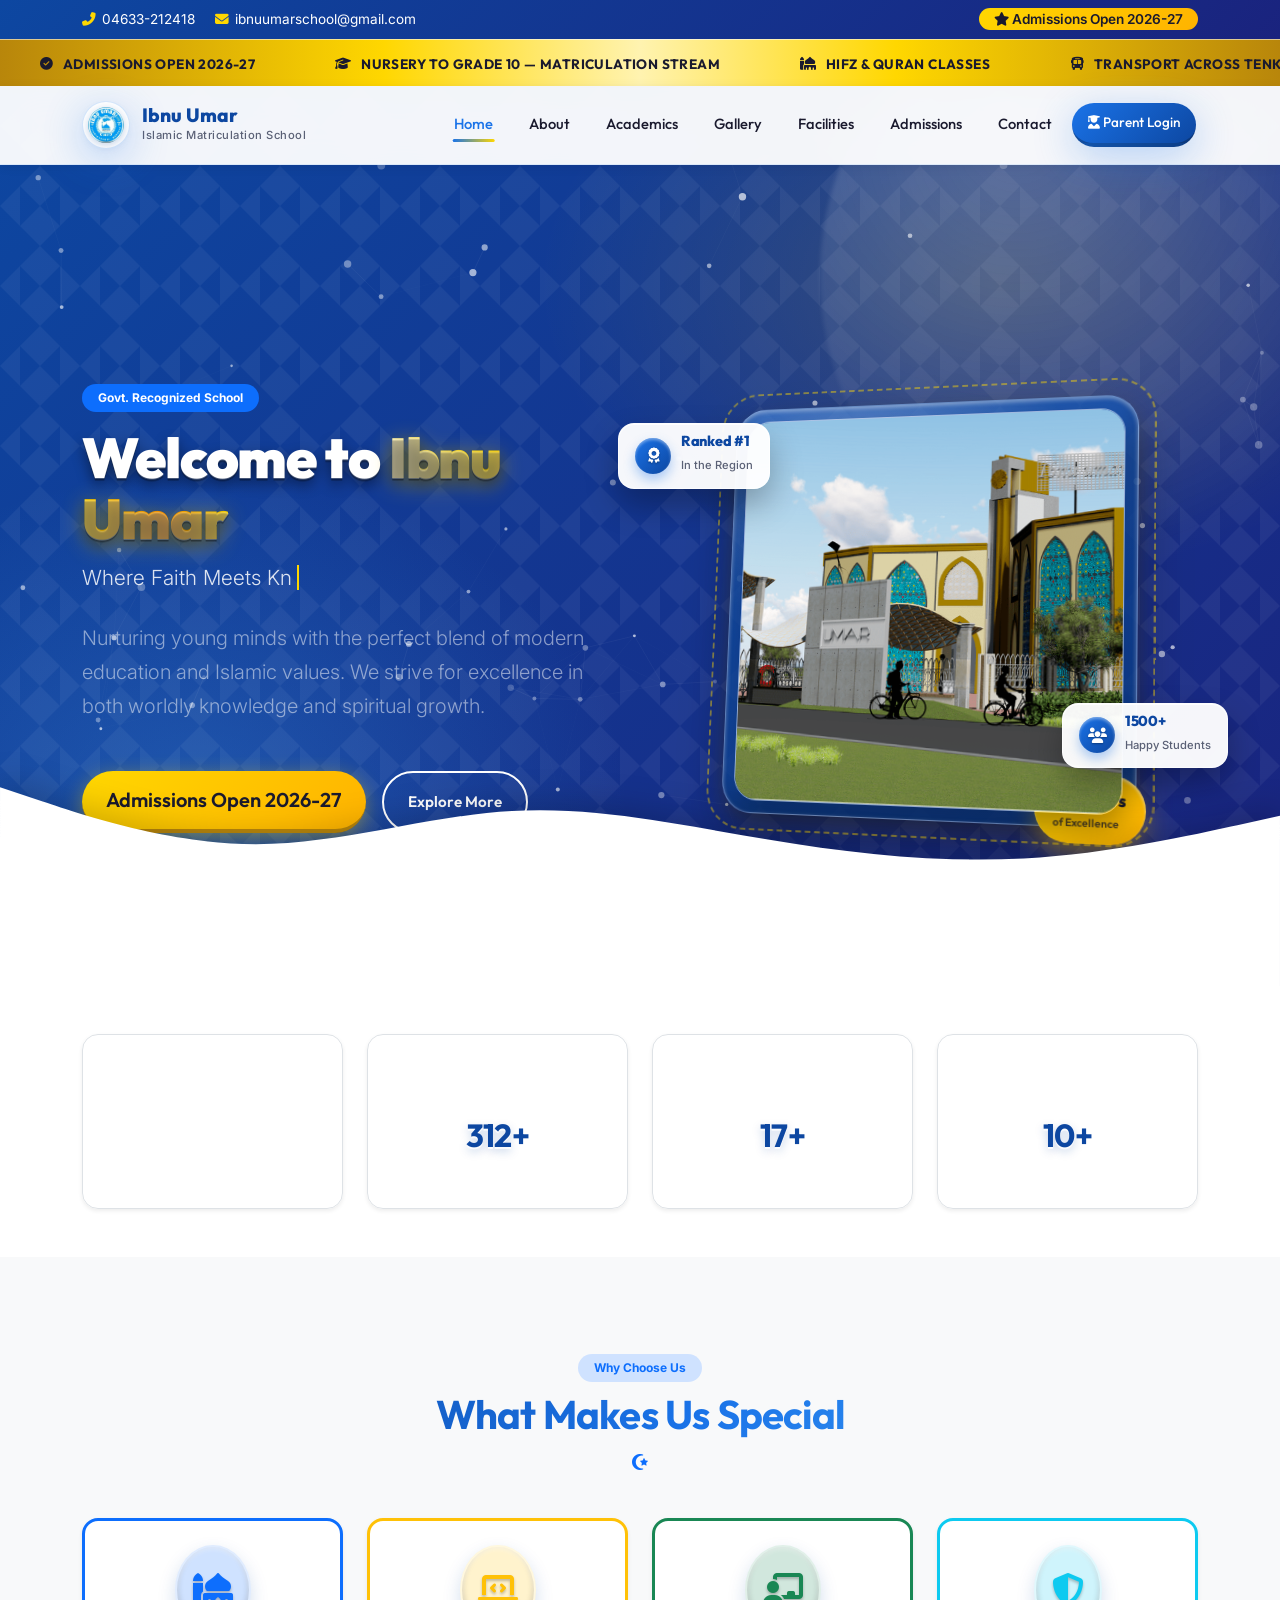
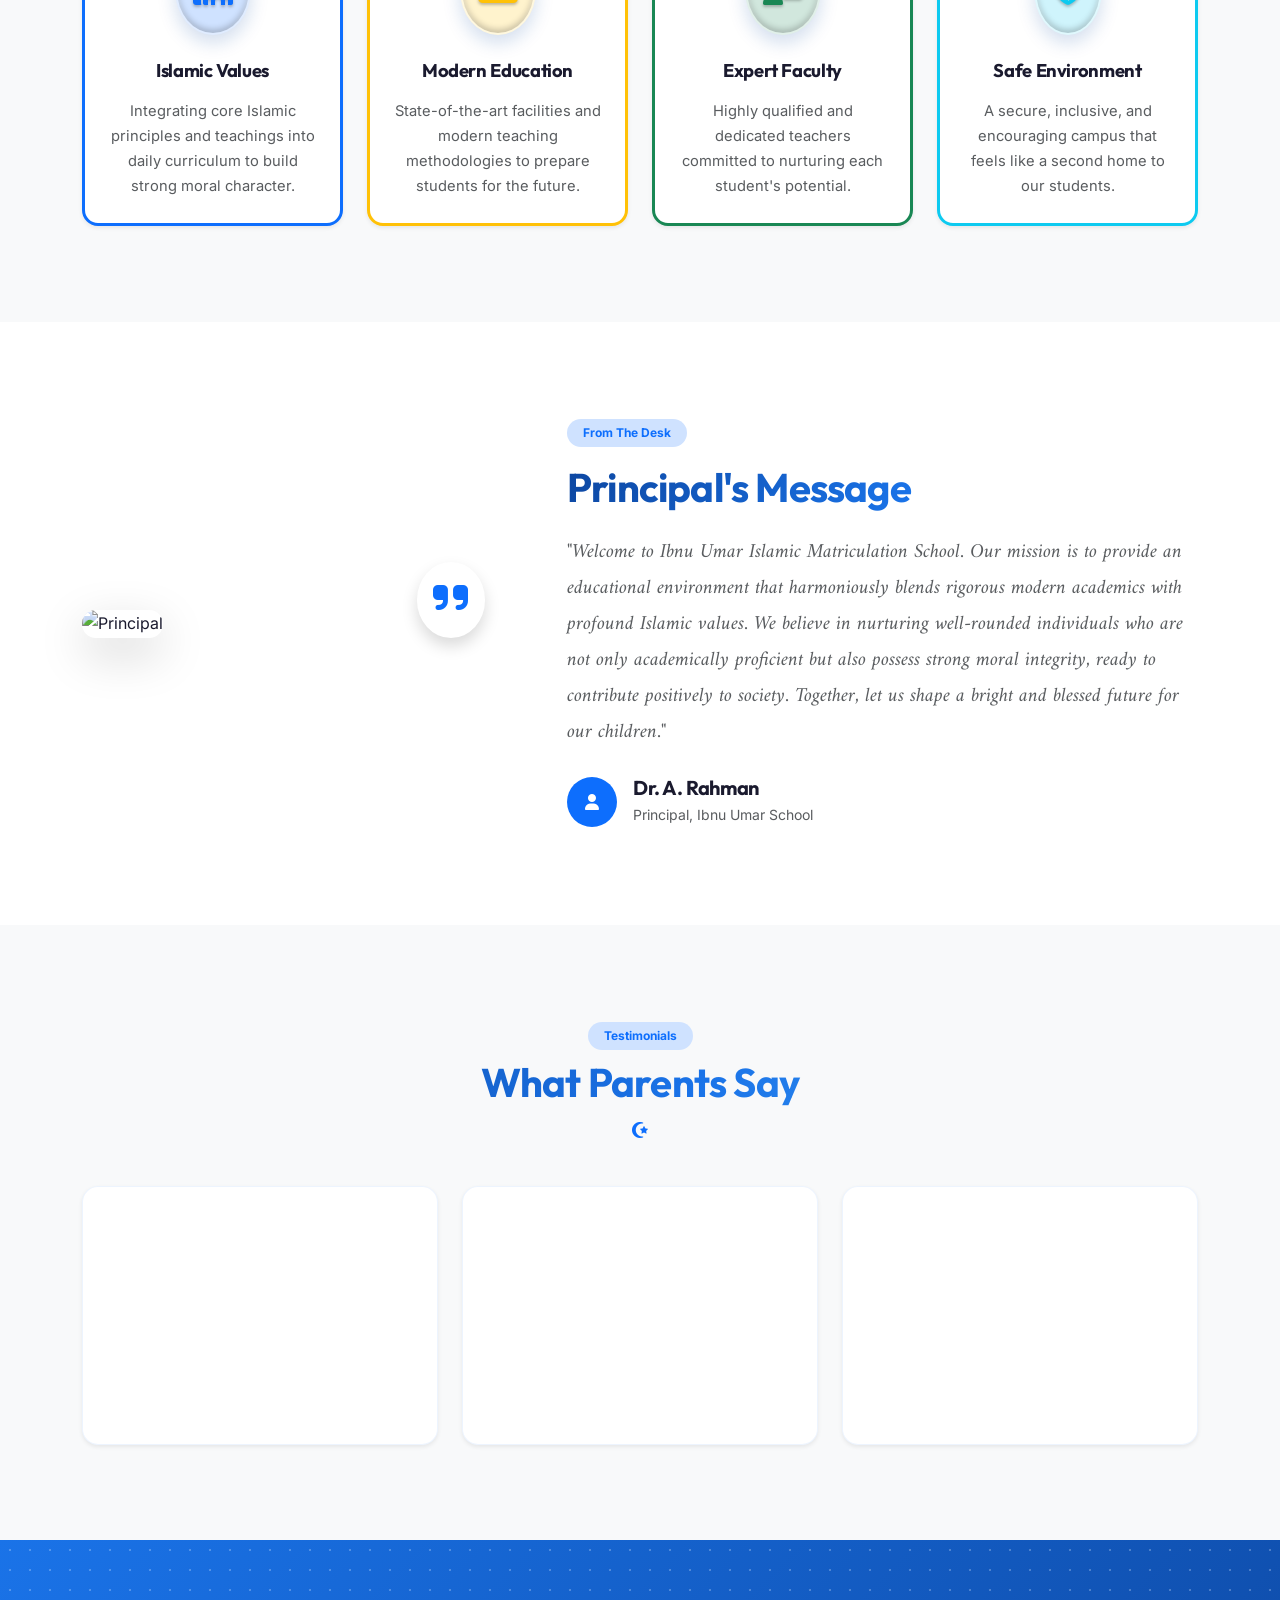
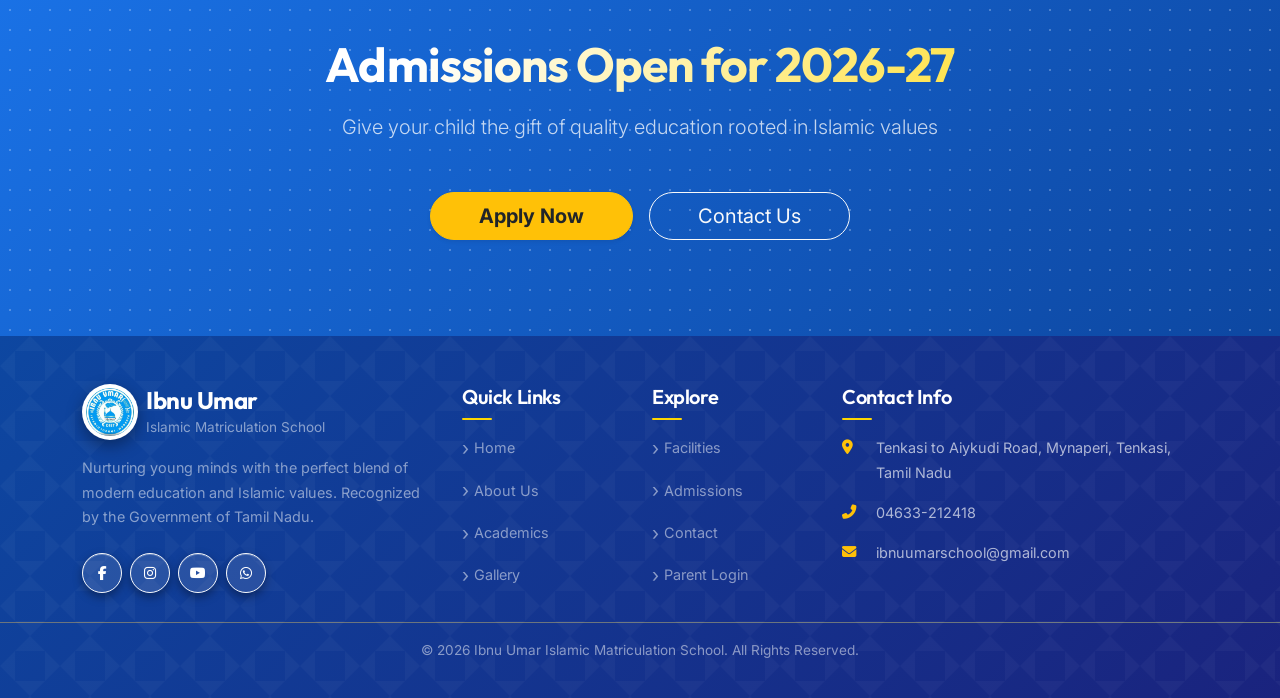
==== index.html @ 764c90fe "Add files via upload" ====
<!DOCTYPE html>
<html lang="en">
<head>
    <meta charset="UTF-8">
    <meta name="viewport" content="width=device-width, initial-scale=1.0">
    <meta name="theme-color" content="#0d47a1">
    <link rel="icon" type="image/png" href="images/logo.png">
    <title>Ibnu Umar Islamic Matriculation School | Home</title>
    <!-- Google Fonts -->
    <link rel="preconnect" href="https://fonts.googleapis.com">
    <link rel="preconnect" href="https://fonts.gstatic.com" crossorigin>
    <link href="https://fonts.googleapis.com/css2?family=Outfit:wght@400;500;600;700;800;900&family=Inter:wght@300;400;500;600&family=Amiri:wght@400;700&display=swap" rel="stylesheet">
    <!-- Font Awesome -->
    <link rel="stylesheet" href="https://cdnjs.cloudflare.com/ajax/libs/font-awesome/6.4.2/css/all.min.css">
    <!-- Bootstrap 5.3 CSS -->
    <link href="https://cdn.jsdelivr.net/npm/bootstrap@5.3.2/dist/css/bootstrap.min.css" rel="stylesheet">
    <!-- AOS CSS -->
    <link href="https://cdn.jsdelivr.net/npm/aos@2.3.4/dist/aos.css" rel="stylesheet">
    <!-- Custom CSS -->
    <link rel="stylesheet" href="css/style.css">
</head>
<body>

    <!-- Preloader -->
    <div id="preloader" class="preloader">
        <div class="spinner-wrapper">
            <img src="images/logo.png" alt="Ibnu Umar School Logo" class="preloader-logo" onerror="this.remove()">
            <p>Ibnu Umar</p>
        </div>
    </div>

    <!-- Top Bar -->
    <div class="top-bar">
        <div class="container">
            <div class="top-bar-content">
                <div class="top-bar-left">
                    <span><i class="fas fa-phone-alt"></i> 04633-212418</span>
                    <span><i class="fas fa-envelope"></i> ibnuumarschool@gmail.com</span>
                </div>
                <div class="top-bar-right">
                    <span class="admission-badge"><i class="fas fa-star"></i> Admissions Open 2026-27</span>
                </div>
            </div>
        </div>
    </div>

    <!-- Announcement Ribbon -->
    <div class="ribbon-marquee">
        <div class="marquee-track">
            <span><i class="fas fa-circle-check"></i> Admissions Open 2026-27</span>
            <span><i class="fas fa-graduation-cap"></i> Nursery to Grade 10 — Matriculation Stream</span>
            <span><i class="fas fa-mosque"></i> Hifz &amp; Quran Classes</span>
            <span><i class="fas fa-bus"></i> Transport Across Tenkasi</span>
            <span><i class="fas fa-flask"></i> Smart Classrooms &amp; Science Labs</span>
            <span><i class="fas fa-circle-check"></i> Admissions Open 2026-27</span>
            <span><i class="fas fa-graduation-cap"></i> Nursery to Grade 10 — Matriculation Stream</span>
            <span><i class="fas fa-mosque"></i> Hifz &amp; Quran Classes</span>
            <span><i class="fas fa-bus"></i> Transport Across Tenkasi</span>
            <span><i class="fas fa-flask"></i> Smart Classrooms &amp; Science Labs</span>
        </div>
    </div>

    <!-- Navbar -->
    <nav class="navbar navbar-expand-lg fixed-top" id="mainNavbar">
        <div class="container">
            <a class="navbar-brand" href="index.html">
                <div class="brand-wrapper">
                    <div class="brand-icon">
                        <img src="images/logo.png" alt="Ibnu Umar School Logo" class="brand-logo" onerror="this.remove()">
                    </div>
                    <div class="brand-text">
                        <span class="brand-name">Ibnu Umar</span>
                        <span class="brand-tagline">Islamic Matriculation School</span>
                    </div>
                </div>
            </a>
            <button class="navbar-toggler" type="button" data-bs-toggle="collapse" data-bs-target="#navbarNav">
                <span class="navbar-toggler-icon"></span>
            </button>
            <div class="collapse navbar-collapse" id="navbarNav">
                <ul class="navbar-nav ms-auto">
                    <li class="nav-item"><a class="nav-link active" href="index.html">Home</a></li>
                    <li class="nav-item"><a class="nav-link" href="about.html">About</a></li>
                    <li class="nav-item"><a class="nav-link" href="academics.html">Academics</a></li>
                    <li class="nav-item"><a class="nav-link" href="gallery.html">Gallery</a></li>
                    <li class="nav-item"><a class="nav-link" href="facilities.html">Facilities</a></li>
                    <li class="nav-item"><a class="nav-link" href="admissions.html">Admissions</a></li>
                    <li class="nav-item"><a class="nav-link" href="contact.html">Contact</a></li>
                    <li class="nav-item"><a class="nav-link btn-parent-login" href="https://ibnuumar.mspeducare.com/" target="_blank"><i class="fas fa-user-graduate"></i> Parent Login</a></li>
                </ul>
            </div>
        </div>
    </nav>

    <!-- Hero Section -->
    <header class="hero-section position-relative overflow-hidden">
        <canvas id="particles-canvas" class="position-absolute top-0 start-0 w-100 h-100"></canvas>
        <div class="hero-islamic-pattern position-absolute top-0 start-0 w-100 h-100"></div>
        <div class="container h-100 position-relative z-1 pt-5">
            <div class="row h-100 align-items-center">
                <div class="col-lg-6" data-aos="fade-right" data-aos-duration="1000">
                    <span class="badge bg-primary rounded-pill mb-3 px-3 py-2">Govt. Recognized School</span>
                    <h1 class="display-4 fw-bold text-white mb-2 headline-3d">Welcome to <span class="text-gold">Ibnu Umar</span></h1>
                    <div class="typing-wrapper mb-4 text-white fs-4">
                        <span class="typing-text"></span>
                    </div>
                    <p class="lead text-white-50 mb-5">Nurturing young minds with the perfect blend of modern education and Islamic values. We strive for excellence in both worldly knowledge and spiritual growth.</p>
                    <div class="d-flex gap-3 flex-wrap">
                        <a href="admissions.html" class="btn btn-gold btn-glow btn-lg px-4 rounded-pill">Admissions Open 2026-27</a>
                        <a href="about.html" class="btn btn-outline-custom btn-lg px-4 rounded-pill text-white border-white">Explore More</a>
                    </div>
                </div>
                <div class="col-lg-6 d-none d-lg-block" data-aos="fade-left" data-aos-duration="1000" data-aos-delay="200">
                    <div class="position-relative scene-3d">
                        <!-- 3D Mosque tile with orbiting info cards -->
                        <div class="mosque-3d" id="heroMosque">
                            <span class="mosque-ring"></span>
                            <i class="fas fa-mosque mosque-icon"></i>
                            <img src="images/campus.png" alt="Ibnu Umar Islamic Matriculation School Campus" class="mosque-photo" onerror="this.remove()">
                            <div class="mosque-badge">15+ Years <small>of Excellence</small></div>
                        </div>
                        
                        <!-- Floating Card 1 -->
                        <div class="orbit-card orbit-1">
                            <i class="fas fa-award"></i>
                            <div>
                                <h6>Ranked #1</h6>
                                <small>In the Region</small>
                            </div>
                        </div>

                        <!-- Floating Card 2 -->
                        <div class="orbit-card orbit-2">
                            <i class="fas fa-users"></i>
                            <div>
                                <h6>1500+</h6>
                                <small>Happy Students</small>
                            </div>
                        </div>
                    </div>
                </div>
            </div>
        </div>
        <!-- Hero Wave -->
        <svg class="hero-wave position-absolute bottom-0 start-0 w-100" xmlns="http://www.w3.org/2000/svg" viewBox="0 0 1440 320">
            <path fill="#ffffff" fill-opacity="1" d="M0,96L48,112C96,128,192,160,288,160C384,160,480,128,576,122.7C672,117,768,139,864,154.7C960,171,1056,181,1152,176C1248,171,1344,149,1392,138.7L1440,128L1440,320L1392,320C1344,320,1248,320,1152,320C1056,320,960,320,864,320C768,320,672,320,576,320C480,320,384,320,288,320C192,320,96,320,48,320L0,320Z"></path>
        </svg>
    </header>

    <!-- Stats Section -->
    <section class="stats-section py-5 bg-white">
        <div class="container">
            <div class="row g-4 text-center">
                <div class="col-6 col-md-3" data-aos="fade-up" data-aos-delay="100">
                    <div class="stat-item tilt-3d p-4 rounded-4 shadow-sm h-100 border">
                        <i class="fas fa-calendar-alt fs-1 text-primary mb-3"></i>
                        <h2 class="fw-bold mb-0"><span class="counter" data-target="15">0</span><span data-suffix="+">+</span></h2>
                        <p class="text-muted mb-0">Years of Excellence</p>
                    </div>
                </div>
                <div class="col-6 col-md-3" data-aos="fade-up" data-aos-delay="200">
                    <div class="stat-item tilt-3d p-4 rounded-4 shadow-sm h-100 border">
                        <i class="fas fa-user-graduate fs-1 text-primary mb-3"></i>
                        <h2 class="fw-bold mb-0"><span class="counter" data-target="1500">0</span><span data-suffix="+">+</span></h2>
                        <p class="text-muted mb-0">Students</p>
                    </div>
                </div>
                <div class="col-6 col-md-3" data-aos="fade-up" data-aos-delay="300">
                    <div class="stat-item tilt-3d p-4 rounded-4 shadow-sm h-100 border">
                        <i class="fas fa-chalkboard-teacher fs-1 text-primary mb-3"></i>
                        <h2 class="fw-bold mb-0"><span class="counter" data-target="85">0</span><span data-suffix="+">+</span></h2>
                        <p class="text-muted mb-0">Teachers</p>
                    </div>
                </div>
                <div class="col-6 col-md-3" data-aos="fade-up" data-aos-delay="400">
                    <div class="stat-item tilt-3d p-4 rounded-4 shadow-sm h-100 border">
                        <i class="fas fa-trophy fs-1 text-primary mb-3"></i>
                        <h2 class="fw-bold mb-0"><span class="counter" data-target="50">0</span><span data-suffix="+">+</span></h2>
                        <p class="text-muted mb-0">Awards</p>
                    </div>
                </div>
            </div>
        </div>
    </section>

    <!-- Why Choose Us Section -->
    <section class="section-light py-5 bg-light">
        <div class="container py-5">
            <div class="text-center mb-5" data-aos="fade-up">
                <span class="badge bg-primary-subtle text-primary rounded-pill px-3 py-2 mb-2">Why Choose Us</span>
                <h2 class="fw-bold display-6">What Makes Us Special</h2>
                <div class="islamic-divider mx-auto my-3"><i class="fas fa-star-and-crescent text-primary"></i></div>
            </div>
            <div class="row g-4">
                <div class="col-md-6 col-lg-3" data-aos="fade-up" data-aos-delay="100">
                    <div class="feature-card tilt-3d bg-white p-4 rounded-4 shadow-sm text-center h-100 border-bottom border-primary border-3">
                        <div class="icon-wrapper bg-primary-subtle text-primary rounded-circle p-3 d-inline-block mb-4 fs-2">
                            <i class="fas fa-mosque"></i>
                        </div>
                        <h4 class="fw-bold mb-3">Islamic Values</h4>
                        <p class="text-muted mb-0">Integrating core Islamic principles and teachings into daily curriculum to build strong moral character.</p>
                    </div>
                </div>
                <div class="col-md-6 col-lg-3" data-aos="fade-up" data-aos-delay="200">
                    <div class="feature-card tilt-3d bg-white p-4 rounded-4 shadow-sm text-center h-100 border-bottom border-warning border-3">
                        <div class="icon-wrapper bg-warning-subtle text-warning rounded-circle p-3 d-inline-block mb-4 fs-2">
                            <i class="fas fa-laptop-code"></i>
                        </div>
                        <h4 class="fw-bold mb-3">Modern Education</h4>
                        <p class="text-muted mb-0">State-of-the-art facilities and modern teaching methodologies to prepare students for the future.</p>
                    </div>
                </div>
                <div class="col-md-6 col-lg-3" data-aos="fade-up" data-aos-delay="300">
                    <div class="feature-card tilt-3d bg-white p-4 rounded-4 shadow-sm text-center h-100 border-bottom border-success border-3">
                        <div class="icon-wrapper bg-success-subtle text-success rounded-circle p-3 d-inline-block mb-4 fs-2">
                            <i class="fas fa-chalkboard-teacher"></i>
                        </div>
                        <h4 class="fw-bold mb-3">Expert Faculty</h4>
                        <p class="text-muted mb-0">Highly qualified and dedicated teachers committed to nurturing each student's potential.</p>
                    </div>
                </div>
                <div class="col-md-6 col-lg-3" data-aos="fade-up" data-aos-delay="400">
                    <div class="feature-card tilt-3d bg-white p-4 rounded-4 shadow-sm text-center h-100 border-bottom border-info border-3">
                        <div class="icon-wrapper bg-info-subtle text-info rounded-circle p-3 d-inline-block mb-4 fs-2">
                            <i class="fas fa-shield-halved"></i>
                        </div>
                        <h4 class="fw-bold mb-3">Safe Environment</h4>
                        <p class="text-muted mb-0">A secure, inclusive, and encouraging campus that feels like a second home to our students.</p>
                    </div>
                </div>
            </div>
        </div>
    </section>

    <!-- Principal's Message Section -->
    <section class="section-white py-5 position-relative">
        <div class="container py-5">
            <div class="row align-items-center g-5">
                <div class="col-lg-5" data-aos="fade-right">
                    <div class="position-relative">
                        <img src="https://placehold.co/500x600/0d47a1/ffffff?text=Principal" alt="Principal" class="img-fluid rounded-4 shadow-lg w-100">
                        <div class="position-absolute bottom-0 end-0 translate-middle-x mb-n4 me-n4 bg-white p-3 rounded-circle shadow">
                            <i class="fas fa-quote-right fs-1 text-primary"></i>
                        </div>
                    </div>
                </div>
                <div class="col-lg-7" data-aos="fade-left">
                    <span class="badge bg-primary-subtle text-primary rounded-pill px-3 py-2 mb-3">From The Desk</span>
                    <h2 class="fw-bold display-6 mb-4">Principal's Message</h2>
                    <blockquote class="blockquote fs-5 text-muted fst-italic mb-4 font-quote">
                        "Welcome to Ibnu Umar Islamic Matriculation School. Our mission is to provide an educational environment that harmoniously blends rigorous modern academics with profound Islamic values. We believe in nurturing well-rounded individuals who are not only academically proficient but also possess strong moral integrity, ready to contribute positively to society. Together, let us shape a bright and blessed future for our children."
                    </blockquote>
                    <div class="d-flex align-items-center gap-3">
                        <div class="bg-primary text-white rounded-circle d-flex align-items-center justify-content-center" style="width: 50px; height: 50px;">
                            <i class="fas fa-user"></i>
                        </div>
                        <div>
                            <h5 class="mb-0 fw-bold">Dr. A. Rahman</h5>
                            <small class="text-muted">Principal, Ibnu Umar School</small>
                        </div>
                    </div>
                </div>
            </div>
        </div>
    </section>

    <!-- Testimonials Section -->
    <section class="section-light py-5 bg-light">
        <div class="container py-5">
            <div class="text-center mb-5" data-aos="fade-up">
                <span class="badge bg-primary-subtle text-primary rounded-pill px-3 py-2 mb-2">Testimonials</span>
                <h2 class="fw-bold display-6">What Parents Say</h2>
                <div class="islamic-divider mx-auto my-3"><i class="fas fa-star-and-crescent text-primary"></i></div>
            </div>
            <div class="row g-4">
                <div class="col-md-4" data-aos="fade-up" data-aos-delay="100">
                    <div class="testimonial-card tilt-3d bg-white p-4 rounded-4 shadow-sm h-100 position-relative">
                        <i class="fas fa-quote-left position-absolute top-0 end-0 mt-3 me-3 text-primary-subtle fs-1 opacity-50"></i>
                        <p class="text-muted mb-4 position-relative z-1">"The balance between secular education and Islamic teachings is exceptional. My children have shown great progress academically and in their daily adab (manners)."</p>
                        <div class="d-flex align-items-center gap-3">
                            <img src="https://placehold.co/60x60/cccccc/ffffff?text=P1" alt="Parent 1" class="rounded-circle">
                            <div>
                                <h6 class="mb-0 fw-bold">Mohammed Ali</h6>
                                <small class="text-muted">Parent of Grade 5</small>
                            </div>
                        </div>
                    </div>
                </div>
                <div class="col-md-4" data-aos="fade-up" data-aos-delay="200">
                    <div class="testimonial-card tilt-3d bg-white p-4 rounded-4 shadow-sm h-100 position-relative">
                        <i class="fas fa-quote-left position-absolute top-0 end-0 mt-3 me-3 text-primary-subtle fs-1 opacity-50"></i>
                        <p class="text-muted mb-4 position-relative z-1">"A wonderful school with a very safe and caring environment. The teachers are dedicated and always available to discuss the students' progress."</p>
                        <div class="d-flex align-items-center gap-3">
                            <img src="https://placehold.co/60x60/cccccc/ffffff?text=P2" alt="Parent 2" class="rounded-circle">
                            <div>
                                <h6 class="mb-0 fw-bold">Fathima Zahra</h6>
                                <small class="text-muted">Parent of Grade 2</small>
                            </div>
                        </div>
                    </div>
                </div>
                <div class="col-md-4" data-aos="fade-up" data-aos-delay="300">
                    <div class="testimonial-card tilt-3d bg-white p-4 rounded-4 shadow-sm h-100 position-relative">
                        <i class="fas fa-quote-left position-absolute top-0 end-0 mt-3 me-3 text-primary-subtle fs-1 opacity-50"></i>
                        <p class="text-muted mb-4 position-relative z-1">"Choosing Ibnu Umar for our son was the best decision. The school instills confidence and a strong sense of identity. Highly recommended!"</p>
                        <div class="d-flex align-items-center gap-3">
                            <img src="https://placehold.co/60x60/cccccc/ffffff?text=P3" alt="Parent 3" class="rounded-circle">
                            <div>
                                <h6 class="mb-0 fw-bold">Abdul Rahman</h6>
                                <small class="text-muted">Parent of Grade 8</small>
                            </div>
                        </div>
                    </div>
                </div>
            </div>
        </div>
    </section>

    <!-- CTA Section -->
    <section class="section-gradient py-5 position-relative text-white overflow-hidden" style="background: linear-gradient(135deg, #1a73e8 0%, #0d47a1 100%);">
        <div class="islamic-geometric-overlay position-absolute top-0 start-0 w-100 h-100 opacity-25" style="background-image: radial-gradient(#fff 1px, transparent 1px); background-size: 20px 20px;"></div>
        <div class="container py-5 position-relative z-1 text-center" data-aos="zoom-in">
            <h2 class="display-5 fw-bold mb-3">Admissions Open for 2026-27</h2>
            <p class="lead mb-5 opacity-75">Give your child the gift of quality education rooted in Islamic values</p>
            <div class="d-flex gap-3 justify-content-center flex-wrap">
                <a href="admissions.html" class="btn btn-warning btn-lg px-5 rounded-pill text-dark fw-bold shadow-sm">Apply Now</a>
                <a href="contact.html" class="btn btn-outline-light btn-lg px-5 rounded-pill">Contact Us</a>
            </div>
        </div>
    </section>

    <!-- Footer -->
    <footer class="footer bg-dark text-white pt-5 pb-3" id="footer" style="background-color: #1a1a2e !important;">
        <div class="footer-pattern"></div>
        <div class="container">
            <div class="row g-4 mb-4">
                <div class="col-lg-4 col-md-6">
                    <div class="footer-widget">
                        <div class="footer-brand d-flex align-items-center gap-2 mb-3">
                            <img src="images/logo.png" alt="Ibnu Umar School Logo" class="footer-logo" onerror="this.remove()">
                            <div>
                                <h3 class="mb-0 fs-4 fw-bold">Ibnu Umar</h3>
                                <p class="mb-0 small text-white-50">Islamic Matriculation School</p>
                            </div>
                        </div>
                        <p class="footer-desc text-white-50 small mb-4">Nurturing young minds with the perfect blend of modern education and Islamic values. Recognized by the Government of Tamil Nadu.</p>
                        <div class="footer-social d-flex gap-2">
                            <a href="#" class="btn btn-outline-light btn-sm rounded-circle"><i class="fab fa-facebook-f"></i></a>
                            <a href="#" class="btn btn-outline-light btn-sm rounded-circle"><i class="fab fa-instagram"></i></a>
                            <a href="#" class="btn btn-outline-light btn-sm rounded-circle"><i class="fab fa-youtube"></i></a>
                            <a href="#" class="btn btn-outline-light btn-sm rounded-circle"><i class="fab fa-whatsapp"></i></a>
                        </div>
                    </div>
                </div>
                <div class="col-lg-2 col-md-6">
                    <div class="footer-widget">
                        <h4 class="fs-5 mb-3 fw-semibold">Quick Links</h4>
                        <ul class="footer-links list-unstyled mb-0 d-flex flex-column gap-2 small">
                            <li><a href="index.html" class="text-white-50 text-decoration-none">Home</a></li>
                            <li><a href="about.html" class="text-white-50 text-decoration-none">About Us</a></li>
                            <li><a href="academics.html" class="text-white-50 text-decoration-none">Academics</a></li>
                            <li><a href="gallery.html" class="text-white-50 text-decoration-none">Gallery</a></li>
                        </ul>
                    </div>
                </div>
                <div class="col-lg-2 col-md-6">
                    <div class="footer-widget">
                        <h4 class="fs-5 mb-3 fw-semibold">Explore</h4>
                        <ul class="footer-links list-unstyled mb-0 d-flex flex-column gap-2 small">
                            <li><a href="facilities.html" class="text-white-50 text-decoration-none">Facilities</a></li>
                            <li><a href="admissions.html" class="text-white-50 text-decoration-none">Admissions</a></li>
                            <li><a href="contact.html" class="text-white-50 text-decoration-none">Contact</a></li>
                            <li><a href="https://ibnuumar.mspeducare.com/" target="_blank" class="text-white-50 text-decoration-none">Parent Login</a></li>
                        </ul>
                    </div>
                </div>
                <div class="col-lg-4 col-md-6">
                    <div class="footer-widget">
                        <h4 class="fs-5 mb-3 fw-semibold">Contact Info</h4>
                        <div class="footer-contact d-flex flex-column gap-3 small text-white-50">
                            <p class="mb-0"><i class="fas fa-map-marker-alt me-2 text-warning"></i> Tenkasi to Aiykudi Road, Mynaperi, Tenkasi, Tamil Nadu</p>
                            <p class="mb-0"><i class="fas fa-phone-alt me-2 text-warning"></i> 04633-212418</p>
                            <p class="mb-0"><i class="fas fa-envelope me-2 text-warning"></i> ibnuumarschool@gmail.com</p>
                        </div>
                    </div>
                </div>
            </div>
        </div>
        <div class="footer-bottom border-top border-secondary pt-3 mt-4 text-center">
            <div class="container">
                <p class="mb-0 small text-white-50">&copy; 2026 Ibnu Umar Islamic Matriculation School. All Rights Reserved.</p>
            </div>
        </div>
    </footer>

    <!-- Back to Top -->
    <button class="back-to-top btn btn-warning rounded-circle position-fixed bottom-0 end-0 m-4 shadow d-none" id="backToTop" style="z-index: 1000; width: 45px; height: 45px;">
        <i class="fas fa-chevron-up"></i>
    </button>

    <!-- Bootstrap JS -->
    <script src="https://cdn.jsdelivr.net/npm/bootstrap@5.3.2/dist/js/bootstrap.bundle.min.js"></script>
    <!-- AOS JS -->
    <script src="https://cdn.jsdelivr.net/npm/aos@2.3.4/dist/aos.js"></script>
    <!-- Custom JS -->
    <script src="js/main.js"></script>
    
    <script>
        // Initialize AOS
        document.addEventListener('DOMContentLoaded', function() {
            if(typeof AOS !== 'undefined') {
                AOS.init({
                    once: true,
                    offset: 50,
                });
            }
        });
    </script>
</body>
</html>
---- css/style.css ----
/* ============================================
   IBNU UMAR ISLAMIC MATRICULATION SCHOOL
   Custom Stylesheet — Design System
   ============================================ */

/* ---------- CSS Variables ---------- */
:root {
    --primary: #1a73e8;
    --primary-dark: #0d47a1;
    --primary-light: #4a9af5;
    --accent: #ffd700;
    --accent-dark: #c7a600;
    --bg-white: #ffffff;
    --bg-light: #f0f4ff;
    --bg-soft: #e8eeff;
    --text-dark: #1a1a2e;
    --text-muted: #5a6075;
    --text-light: #8892a8;
    --gradient-1: linear-gradient(135deg, #1a73e8 0%, #0d47a1 100%);
    --gradient-2: linear-gradient(135deg, #0d47a1 0%, #1a237e 100%);
    --gradient-3: linear-gradient(135deg, #ffd700 0%, #ffb300 100%);
    --gradient-gold: linear-gradient(135deg, #ffd700, #f0c000, #ffd700);
    --glass-bg: rgba(255, 255, 255, 0.15);
    --glass-border: rgba(255, 255, 255, 0.25);
    --shadow-sm: 0 2px 10px rgba(0, 0, 0, 0.08);
    --shadow-md: 0 5px 25px rgba(0, 0, 0, 0.1);
    --shadow-lg: 0 10px 40px rgba(0, 0, 0, 0.12);
    --shadow-xl: 0 20px 60px rgba(0, 0, 0, 0.15);
    --shadow-blue: 0 10px 40px rgba(26, 115, 232, 0.3);
    --shadow-gold: 0 5px 20px rgba(255, 215, 0, 0.4);
    --radius-sm: 8px;
    --radius-md: 12px;
    --radius-lg: 20px;
    --radius-xl: 30px;
    --font-heading: 'Outfit', 'Poppins', sans-serif;
    --font-body: 'Inter', sans-serif;
    --font-quote: 'Amiri', Georgia, serif;
    --transition: all 0.3s cubic-bezier(0.4, 0, 0.2, 1);
    --transition-slow: all 0.6s cubic-bezier(0.4, 0, 0.2, 1);
}

/* ---------- Reset & Base ---------- */
*,
*::before,
*::after {
    margin: 0;
    padding: 0;
    box-sizing: border-box;
}

html {
    scroll-behavior: smooth;
    scroll-padding-top: 100px;
}

body {
    font-family: var(--font-body);
    color: var(--text-dark);
    background: var(--bg-white);
    line-height: 1.7;
    overflow-x: hidden;
}

h1, h2, h3, h4, h5, h6 {
    font-family: var(--font-heading);
    font-weight: 700;
    line-height: 1.3;
    color: var(--text-dark);
    letter-spacing: -0.02em;
}

a {
    text-decoration: none;
    color: var(--primary);
    transition: var(--transition);
}

a:hover {
    color: var(--primary-dark);
}

img {
    max-width: 100%;
    height: auto;
}

/* ---------- Custom Scrollbar ---------- */
::-webkit-scrollbar {
    width: 10px;
}

::-webkit-scrollbar-track {
    background: var(--bg-light);
}

::-webkit-scrollbar-thumb {
    background: var(--primary);
    border-radius: 5px;
}

::-webkit-scrollbar-thumb:hover {
    background: var(--primary-dark);
}

/* ---------- Selection ---------- */
::selection {
    background: var(--primary);
    color: white;
}

/* ============================================
   TOP BAR
   ============================================ */
.top-bar {
    background: var(--gradient-2);
    color: white;
    padding: 8px 0;
    font-size: 0.85rem;
    position: relative;
    z-index: 1001;
}

.top-bar-content {
    display: flex;
    justify-content: space-between;
    align-items: center;
    flex-wrap: wrap;
    gap: 10px;
}

.top-bar-left {
    display: flex;
    gap: 20px;
    flex-wrap: wrap;
}

.top-bar-left span {
    display: flex;
    align-items: center;
    gap: 6px;
}

.top-bar-left span i {
    color: var(--accent);
}

.admission-badge {
    background: var(--gradient-3);
    color: var(--text-dark) !important;
    padding: 3px 15px;
    border-radius: 20px;
    font-weight: 600;
    animation: pulse-glow 2s infinite;
}

@keyframes pulse-glow {
    0%, 100% { box-shadow: 0 0 5px rgba(255, 215, 0, 0.5); }
    50% { box-shadow: 0 0 20px rgba(255, 215, 0, 0.8); }
}

/* ============================================
   NAVBAR
   ============================================ */
.navbar {
    background: rgba(255, 255, 255, 0.95);
    backdrop-filter: blur(20px);
    -webkit-backdrop-filter: blur(20px);
    box-shadow: var(--shadow-sm);
    padding: 10px 0;
    transition: var(--transition);
    top: var(--nav-top, 0px); /* JS pins this below the top bar + announcement ribbon */
    z-index: 1000;
    border-bottom: 1px solid rgba(26, 115, 232, 0.1);
}

.navbar.scrolled {
    padding: 5px 0;
    box-shadow: var(--shadow-md);
    background: rgba(255, 255, 255, 0.98);
}

.navbar.hidden {
    transform: translateY(-100%);
}

.brand-wrapper {
    display: flex;
    align-items: center;
    gap: 12px;
}

.brand-icon {
    width: 48px;
    height: 48px;
    background: var(--gradient-1);
    border-radius: 50%;
    display: flex;
    align-items: center;
    justify-content: center;
    color: white;
    font-size: 1.3rem;
    box-shadow: var(--shadow-blue);
    transition: var(--transition);
}

.navbar-brand:hover .brand-icon {
    transform: rotate(15deg) scale(1.1);
}

.brand-text {
    display: flex;
    flex-direction: column;
}

.brand-name {
    font-family: var(--font-heading);
    font-weight: 800;
    font-size: 1.2rem;
    color: var(--primary-dark);
    line-height: 1.1;
}

.brand-tagline {
    font-size: 0.7rem;
    color: var(--text-muted);
    font-weight: 500;
    letter-spacing: 0.5px;
}

.navbar-nav .nav-link {
    font-family: var(--font-heading);
    font-weight: 500;
    color: var(--text-dark);
    padding: 8px 16px !important;
    margin: 0 2px;
    border-radius: var(--radius-sm);
    position: relative;
    transition: var(--transition);
    font-size: 0.92rem;
}

.navbar-nav .nav-link::after {
    content: '';
    position: absolute;
    bottom: 2px;
    left: 50%;
    width: 0;
    height: 2px;
    background: var(--gradient-1);
    transition: var(--transition);
    transform: translateX(-50%);
    border-radius: 2px;
}

.navbar-nav .nav-link:hover,
.navbar-nav .nav-link.active {
    color: var(--primary);
}

.navbar-nav .nav-link:hover::after,
.navbar-nav .nav-link.active::after {
    width: 60%;
}

.btn-parent-login {
    background: var(--gradient-1) !important;
    color: white !important;
    border-radius: var(--radius-xl) !important;
    padding: 8px 20px !important;
    font-size: 0.85rem !important;
    box-shadow: var(--shadow-blue);
}

.btn-parent-login:hover {
    transform: translateY(-2px);
    box-shadow: 0 15px 40px rgba(26, 115, 232, 0.4);
}

.btn-parent-login::after {
    display: none !important;
}

.navbar-toggler {
    border: 2px solid var(--primary);
    padding: 6px 10px;
    border-radius: var(--radius-sm);
}

.navbar-toggler-icon {
    background-image: url("data:image/svg+xml,%3csvg xmlns='http://www.w3.org/2000/svg' viewBox='0 0 30 30'%3e%3cpath stroke='%231a73e8' stroke-linecap='round' stroke-miterlimit='10' stroke-width='2' d='M4 7h22M4 15h22M4 23h22'/%3e%3c/svg%3e") !important;
}

/* ============================================
   HERO SECTION
   ============================================ */
.hero-section {
    min-height: 100vh;
    display: flex;
    align-items: center;
    position: relative;
    overflow: hidden;
    background: var(--gradient-2);
    padding-top: 96px;
}

#particles-canvas {
    position: absolute;
    top: 0;
    left: 0;
    width: 100%;
    height: 100%;
    z-index: 1;
}

.hero-islamic-pattern {
    position: absolute;
    top: 0;
    left: 0;
    width: 100%;
    height: 100%;
    opacity: 0.05;
    background-image: url("data:image/svg+xml,%3Csvg xmlns='http://www.w3.org/2000/svg' width='80' height='80' viewBox='0 0 80 80'%3E%3Cg fill='%23ffffff' fill-opacity='1'%3E%3Cpath d='M40 0L20 20h40L40 0zM0 40l20-20v40L0 40zm80 0L60 20v40l20-20zM40 80l20-20H20l20 20zM40 40l20-20H20l20 20zm0 0l20 20H20l20-20z'/%3E%3C/g%3E%3C/svg%3E");
    z-index: 0;
}

.hero-content {
    position: relative;
    z-index: 2;
    color: white;
    padding: 40px 0;
}

.hero-content .hero-badge {
    display: inline-block;
    background: rgba(255, 215, 0, 0.2);
    border: 1px solid var(--accent);
    color: var(--accent);
    padding: 6px 20px;
    border-radius: var(--radius-xl);
    font-size: 0.85rem;
    font-weight: 600;
    margin-bottom: 20px;
    letter-spacing: 1px;
    text-transform: uppercase;
}

.hero-content h1 {
    font-size: 3.5rem;
    font-weight: 800;
    color: white;
    margin-bottom: 10px;
    line-height: 1.1;
}

.hero-content h1 .text-gold {
    color: var(--accent);
    display: block;
}

.typing-wrapper {
    height: 40px;
    margin-bottom: 25px;
}

.typing-text {
    font-size: 1.3rem;
    color: rgba(255, 255, 255, 0.85);
    font-weight: 300;
    border-right: 2px solid var(--accent);
    padding-right: 5px;
    animation: blink-cursor 0.7s step-end infinite;
}

@keyframes blink-cursor {
    from, to { border-color: transparent; }
    50% { border-color: var(--accent); }
}

.hero-content p {
    font-size: 1.1rem;
    opacity: 0.85;
    max-width: 500px;
    margin-bottom: 30px;
    line-height: 1.8;
}

.hero-buttons {
    display: flex;
    gap: 15px;
    flex-wrap: wrap;
}

.hero-image-wrapper {
    position: relative;
    z-index: 2;
}

.hero-image-wrapper img {
    border-radius: var(--radius-lg);
    box-shadow: var(--shadow-xl);
}

.hero-floating-card {
    position: absolute;
    background: rgba(255, 255, 255, 0.95);
    backdrop-filter: blur(10px);
    border-radius: var(--radius-md);
    padding: 15px 20px;
    box-shadow: var(--shadow-lg);
    animation: float 3s ease-in-out infinite;
    z-index: 3;
}

.hero-floating-card.card-1 {
    top: 10%;
    right: -20px;
    animation-delay: 0s;
}

.hero-floating-card.card-2 {
    bottom: 15%;
    left: -20px;
    animation-delay: 1.5s;
}

.hero-floating-card i {
    font-size: 1.5rem;
    color: var(--primary);
    margin-right: 10px;
}

.hero-floating-card .card-number {
    font-size: 1.5rem;
    font-weight: 800;
    color: var(--primary-dark);
    font-family: var(--font-heading);
}

.hero-floating-card .card-label {
    font-size: 0.75rem;
    color: var(--text-muted);
    display: block;
}

@keyframes float {
    0%, 100% { transform: translateY(0px); }
    50% { transform: translateY(-15px); }
}

/* Hero Wave */
.hero-wave {
    position: absolute;
    bottom: -2px;
    left: 0;
    width: 100%;
    z-index: 5;
    line-height: 0;
}

.hero-wave svg {
    width: 100%;
    height: 120px;
}

/* ============================================
   BUTTONS
   ============================================ */
.btn-primary-custom {
    background: var(--gradient-1);
    color: white;
    padding: 14px 35px;
    border-radius: var(--radius-xl);
    font-family: var(--font-heading);
    font-weight: 600;
    font-size: 0.95rem;
    border: none;
    cursor: pointer;
    position: relative;
    overflow: hidden;
    display: inline-flex;
    align-items: center;
    gap: 8px;
    transition: var(--transition);
    box-shadow: var(--shadow-blue);
}

.btn-primary-custom:hover {
    transform: translateY(-3px);
    box-shadow: 0 15px 40px rgba(26, 115, 232, 0.4);
    color: white;
}

.btn-primary-custom::before {
    content: '';
    position: absolute;
    top: 0;
    left: -100%;
    width: 100%;
    height: 100%;
    background: linear-gradient(90deg, transparent, rgba(255, 255, 255, 0.2), transparent);
    transition: 0.5s;
}

.btn-primary-custom:hover::before {
    left: 100%;
}

.btn-outline-custom {
    background: transparent;
    color: white;
    padding: 14px 35px;
    border-radius: var(--radius-xl);
    font-family: var(--font-heading);
    font-weight: 600;
    font-size: 0.95rem;
    border: 2px solid rgba(255, 255, 255, 0.4);
    cursor: pointer;
    display: inline-flex;
    align-items: center;
    gap: 8px;
    transition: var(--transition);
}

.btn-outline-custom:hover {
    background: white;
    color: var(--primary-dark);
    border-color: white;
    transform: translateY(-3px);
}

.btn-gold {
    background: var(--gradient-3);
    color: var(--text-dark);
    padding: 14px 35px;
    border-radius: var(--radius-xl);
    font-family: var(--font-heading);
    font-weight: 600;
    border: none;
    cursor: pointer;
    display: inline-flex;
    align-items: center;
    gap: 8px;
    transition: var(--transition);
    box-shadow: var(--shadow-gold);
}

.btn-gold:hover {
    transform: translateY(-3px);
    box-shadow: 0 15px 40px rgba(255, 215, 0, 0.5);
    color: var(--text-dark);
}

/* Glowing button animation */
.btn-glow {
    animation: glow-pulse 2s ease-in-out infinite;
}

@keyframes glow-pulse {
    0%, 100% { box-shadow: 0 0 5px rgba(26, 115, 232, 0.4), 0 0 10px rgba(26, 115, 232, 0.2); }
    50% { box-shadow: 0 0 20px rgba(26, 115, 232, 0.6), 0 0 40px rgba(26, 115, 232, 0.3); }
}

/* ============================================
   SECTION STYLES
   ============================================ */
.section {
    padding: 100px 0;
    position: relative;
}

.section-light {
    background: var(--bg-light);
}

.section-white {
    background: var(--bg-white);
}

.section-gradient {
    background: var(--gradient-2);
    color: white;
}

.section-header {
    text-align: center;
    margin-bottom: 60px;
    position: relative;
}

.section-header .section-badge {
    display: inline-block;
    background: rgba(26, 115, 232, 0.1);
    color: var(--primary);
    padding: 5px 18px;
    border-radius: var(--radius-xl);
    font-size: 0.8rem;
    font-weight: 600;
    margin-bottom: 15px;
    letter-spacing: 2px;
    text-transform: uppercase;
}

.section-gradient .section-badge {
    background: rgba(255, 215, 0, 0.2);
    color: var(--accent);
}

.section-header h2 {
    font-size: 2.5rem;
    font-weight: 800;
    margin-bottom: 15px;
}

.section-gradient .section-header h2 {
    color: white;
}

.section-header p {
    font-size: 1.05rem;
    color: var(--text-muted);
    max-width: 600px;
    margin: 0 auto;
}

.section-gradient .section-header p {
    color: rgba(255, 255, 255, 0.75);
}

/* Islamic decorative divider */
.islamic-divider {
    display: flex;
    align-items: center;
    justify-content: center;
    gap: 12px;
    margin: 10px auto 0;
    width: fit-content;
}

.islamic-divider .line {
    width: 50px;
    height: 2px;
    background: var(--gradient-1);
    border-radius: 2px;
}

.islamic-divider .diamond {
    width: 10px;
    height: 10px;
    background: var(--accent);
    transform: rotate(45deg);
    border-radius: 2px;
}

.section-gradient .islamic-divider .line {
    background: var(--gradient-3);
}

/* ============================================
   WAVE DIVIDERS
   ============================================ */
.wave-divider {
    position: relative;
    line-height: 0;
    margin-top: -1px;
}

.wave-divider svg {
    width: 100%;
    height: 80px;
    display: block;
}

.wave-divider-flip {
    transform: scaleY(-1);
    margin-bottom: -1px;
    margin-top: 0;
}

/* ============================================
   STATS COUNTER SECTION
   ============================================ */
.stats-section {
    padding: 60px 0;
    background: var(--bg-white);
    position: relative;
}

.stat-card {
    text-align: center;
    padding: 30px 20px;
    border-radius: var(--radius-lg);
    transition: var(--transition);
    position: relative;
}

.stat-card:hover {
    transform: translateY(-5px);
}

.stat-icon {
    width: 70px;
    height: 70px;
    margin: 0 auto 15px;
    background: var(--bg-soft);
    border-radius: 50%;
    display: flex;
    align-items: center;
    justify-content: center;
    font-size: 1.5rem;
    color: var(--primary);
    transition: var(--transition);
}

.stat-card:hover .stat-icon {
    background: var(--gradient-1);
    color: white;
    box-shadow: var(--shadow-blue);
    transform: scale(1.1);
}

.stat-number {
    font-size: 2.5rem;
    font-weight: 800;
    color: var(--primary-dark);
    font-family: var(--font-heading);
    line-height: 1;
    margin-bottom: 5px;
}

.stat-label {
    font-size: 0.9rem;
    color: var(--text-muted);
    font-weight: 500;
}

/* ============================================
   FEATURE / WHY CHOOSE US CARDS
   ============================================ */
.feature-card {
    background: white;
    border-radius: var(--radius-lg);
    padding: 40px 30px;
    text-align: center;
    box-shadow: var(--shadow-sm);
    transition: var(--transition);
    position: relative;
    overflow: hidden;
    border: 1px solid rgba(26, 115, 232, 0.08);
    height: 100%;
}

.feature-card::before {
    content: '';
    position: absolute;
    top: 0;
    left: 0;
    width: 100%;
    height: 4px;
    background: var(--gradient-1);
    transform: scaleX(0);
    transition: var(--transition);
}

.feature-card:hover::before {
    transform: scaleX(1);
}

.feature-card:hover {
    transform: translateY(-10px);
    box-shadow: var(--shadow-lg);
}

.feature-icon {
    width: 80px;
    height: 80px;
    margin: 0 auto 20px;
    background: var(--bg-soft);
    border-radius: var(--radius-md);
    display: flex;
    align-items: center;
    justify-content: center;
    font-size: 2rem;
    color: var(--primary);
    transition: var(--transition);
}

.feature-card:hover .feature-icon {
    background: var(--gradient-1);
    color: white;
    box-shadow: var(--shadow-blue);
    border-radius: 50%;
    transform: rotateY(180deg);
}

.feature-card h4 {
    font-size: 1.15rem;
    margin-bottom: 12px;
    font-weight: 700;
}

.feature-card p {
    color: var(--text-muted);
    font-size: 0.92rem;
    line-height: 1.7;
}

/* ============================================
   GLASSMORPHISM CARDS
   ============================================ */
.glass-card {
    background: var(--glass-bg);
    backdrop-filter: blur(20px);
    -webkit-backdrop-filter: blur(20px);
    border: 1px solid var(--glass-border);
    border-radius: var(--radius-lg);
    padding: 40px;
    color: white;
    transition: var(--transition);
}

.glass-card:hover {
    background: rgba(255, 255, 255, 0.2);
    transform: translateY(-5px);
}

/* White glassmorphism */
.glass-card-white {
    background: rgba(255, 255, 255, 0.75);
    backdrop-filter: blur(20px);
    -webkit-backdrop-filter: blur(20px);
    border: 1px solid rgba(255, 255, 255, 0.5);
    border-radius: var(--radius-lg);
    padding: 40px;
    box-shadow: var(--shadow-md);
    transition: var(--transition);
}

.glass-card-white:hover {
    background: rgba(255, 255, 255, 0.9);
    transform: translateY(-5px);
    box-shadow: var(--shadow-lg);
}

/* ============================================
   3D TILT CARD
   ============================================ */
.tilt-card {
    background: white;
    border-radius: var(--radius-lg);
    padding: 35px 25px;
    text-align: center;
    box-shadow: var(--shadow-md);
    transition: var(--transition-slow);
    transform-style: preserve-3d;
    perspective: 1000px;
    border: 1px solid rgba(26, 115, 232, 0.08);
    height: 100%;
}

.tilt-card:hover {
    box-shadow: var(--shadow-xl);
}

.tilt-card-inner {
    transform: translateZ(30px);
    transition: var(--transition);
}

.tilt-card .tilt-icon {
    width: 80px;
    height: 80px;
    margin: 0 auto 20px;
    background: var(--gradient-1);
    border-radius: 50%;
    display: flex;
    align-items: center;
    justify-content: center;
    font-size: 1.8rem;
    color: white;
    box-shadow: var(--shadow-blue);
    transition: var(--transition);
}

.tilt-card:hover .tilt-icon {
    transform: translateZ(50px) scale(1.1);
}

.tilt-card h4 {
    font-size: 1.1rem;
    margin-bottom: 12px;
    font-weight: 700;
}

.tilt-card p {
    color: var(--text-muted);
    font-size: 0.9rem;
    line-height: 1.7;
}

/* ============================================
   PRINCIPAL / MESSAGE SECTION
   ============================================ */
.message-section {
    position: relative;
    overflow: hidden;
}

.message-section .parallax-bg {
    position: absolute;
    top: 0;
    left: 0;
    width: 100%;
    height: 120%;
    background: url('data:image/svg+xml,<svg xmlns="http://www.w3.org/2000/svg" viewBox="0 0 1440 320"><path fill="%230d47a1" fill-opacity="0.03" d="M0,96L48,112C96,128,192,160,288,186.7C384,213,480,235,576,213.3C672,192,768,128,864,128C960,128,1056,192,1152,208C1248,224,1344,192,1392,176L1440,160L1440,320L1392,320C1344,320,1248,320,1152,320C1056,320,960,320,864,320C768,320,672,320,576,320C480,320,384,320,288,320C192,320,96,320,48,320L0,320Z"></path></svg>') no-repeat bottom center;
    background-size: cover;
    z-index: 0;
}

/* ============================================
   TESTIMONIALS
   ============================================ */
.testimonial-card {
    background: white;
    border-radius: var(--radius-lg);
    padding: 35px;
    box-shadow: var(--shadow-sm);
    position: relative;
    border: 1px solid rgba(26, 115, 232, 0.08);
    transition: var(--transition);
    height: 100%;
}

.testimonial-card:hover {
    box-shadow: var(--shadow-md);
    transform: translateY(-5px);
}

.testimonial-card .quote-icon {
    font-size: 2.5rem;
    color: var(--primary);
    opacity: 0.15;
    position: absolute;
    top: 20px;
    right: 25px;
}

.testimonial-card p {
    font-size: 0.95rem;
    color: var(--text-muted);
    line-height: 1.8;
    font-style: italic;
    margin-bottom: 20px;
}

.testimonial-author {
    display: flex;
    align-items: center;
    gap: 12px;
}

.testimonial-author img {
    width: 50px;
    height: 50px;
    border-radius: 50%;
    object-fit: cover;
    border: 3px solid var(--bg-soft);
}

.testimonial-author-info h5 {
    font-size: 0.95rem;
    font-weight: 600;
    margin-bottom: 2px;
}

.testimonial-author-info span {
    font-size: 0.8rem;
    color: var(--text-light);
}

/* ============================================
   CTA SECTION
   ============================================ */
.cta-section {
    position: relative;
    padding: 80px 0;
    overflow: hidden;
}

.cta-section .cta-content {
    position: relative;
    z-index: 2;
    text-align: center;
    color: white;
}

.cta-section h2 {
    color: white;
    font-size: 2.5rem;
    margin-bottom: 15px;
}

.cta-section p {
    color: rgba(255, 255, 255, 0.8);
    font-size: 1.1rem;
    max-width: 600px;
    margin: 0 auto 30px;
}

/* ============================================
   GALLERY
   ============================================ */
.gallery-filters {
    display: flex;
    justify-content: center;
    gap: 10px;
    margin-bottom: 40px;
    flex-wrap: wrap;
}

.gallery-filter-btn {
    padding: 8px 25px;
    border-radius: var(--radius-xl);
    border: 2px solid var(--primary);
    background: transparent;
    color: var(--primary);
    font-family: var(--font-heading);
    font-weight: 500;
    font-size: 0.9rem;
    cursor: pointer;
    transition: var(--transition);
}

.gallery-filter-btn:hover,
.gallery-filter-btn.active {
    background: var(--gradient-1);
    color: white;
    border-color: var(--primary);
    box-shadow: var(--shadow-blue);
}

.gallery-grid {
    display: grid;
    grid-template-columns: repeat(auto-fill, minmax(280px, 1fr));
    gap: 20px;
}

.gallery-item {
    position: relative;
    border-radius: var(--radius-md);
    overflow: hidden;
    cursor: pointer;
    aspect-ratio: 4/3;
    box-shadow: var(--shadow-sm);
    transition: var(--transition);
}

.gallery-item img {
    width: 100%;
    height: 100%;
    object-fit: cover;
    transition: var(--transition-slow);
}

.gallery-item:hover img {
    transform: scale(1.1);
}

.gallery-item .gallery-overlay {
    position: absolute;
    inset: 0;
    background: linear-gradient(to top, rgba(13, 71, 161, 0.8) 0%, transparent 60%);
    display: flex;
    align-items: flex-end;
    padding: 20px;
    opacity: 0;
    transition: var(--transition);
}

.gallery-item:hover .gallery-overlay {
    opacity: 1;
}

.gallery-overlay h5 {
    color: white;
    font-size: 1rem;
    font-weight: 600;
    transform: translateY(10px);
    transition: var(--transition);
}

.gallery-item:hover .gallery-overlay h5 {
    transform: translateY(0);
}

.gallery-overlay .zoom-icon {
    position: absolute;
    top: 50%;
    left: 50%;
    transform: translate(-50%, -50%) scale(0);
    width: 50px;
    height: 50px;
    background: rgba(255, 255, 255, 0.9);
    border-radius: 50%;
    display: flex;
    align-items: center;
    justify-content: center;
    color: var(--primary);
    font-size: 1.2rem;
    transition: var(--transition);
}

.gallery-item:hover .zoom-icon {
    transform: translate(-50%, -50%) scale(1);
}

/* Lightbox */
.lightbox {
    position: fixed;
    inset: 0;
    background: rgba(0, 0, 0, 0.92);
    z-index: 9999;
    display: none;
    align-items: center;
    justify-content: center;
    padding: 20px;
    opacity: 0;
    transition: opacity 0.3s ease;
}

.lightbox.active {
    display: flex;
    opacity: 1;
}

.lightbox img {
    max-width: 90%;
    max-height: 85vh;
    border-radius: var(--radius-md);
    box-shadow: 0 20px 60px rgba(0, 0, 0, 0.5);
}

.lightbox-close {
    position: absolute;
    top: 20px;
    right: 30px;
    font-size: 2rem;
    color: white;
    cursor: pointer;
    background: none;
    border: none;
    transition: var(--transition);
    z-index: 10;
}

.lightbox-close:hover {
    color: var(--accent);
    transform: rotate(90deg);
}

/* ============================================
   TIMELINE (ADMISSIONS)
   ============================================ */
.timeline {
    position: relative;
    padding: 20px 0;
}

.timeline::before {
    content: '';
    position: absolute;
    left: 50%;
    transform: translateX(-50%);
    top: 0;
    bottom: 0;
    width: 3px;
    background: var(--gradient-1);
    border-radius: 3px;
}

.timeline-item {
    position: relative;
    width: 50%;
    padding: 20px 40px;
}

.timeline-item:nth-child(odd) {
    left: 0;
    text-align: right;
}

.timeline-item:nth-child(even) {
    left: 50%;
    text-align: left;
}

.timeline-item::before {
    content: '';
    position: absolute;
    top: 30px;
    width: 20px;
    height: 20px;
    background: var(--gradient-1);
    border-radius: 50%;
    border: 4px solid var(--bg-white);
    box-shadow: var(--shadow-blue);
    z-index: 2;
}

.timeline-item:nth-child(odd)::before {
    right: -10px;
}

.timeline-item:nth-child(even)::before {
    left: -10px;
}

.timeline-content {
    background: white;
    border-radius: var(--radius-md);
    padding: 25px;
    box-shadow: var(--shadow-sm);
    border: 1px solid rgba(26, 115, 232, 0.08);
    transition: var(--transition);
}

.timeline-content:hover {
    box-shadow: var(--shadow-md);
    transform: translateY(-5px);
}

.timeline-step {
    display: inline-block;
    background: var(--gradient-1);
    color: white;
    width: 35px;
    height: 35px;
    border-radius: 50%;
    display: flex;
    align-items: center;
    justify-content: center;
    font-weight: 700;
    font-size: 0.9rem;
    margin-bottom: 10px;
    box-shadow: var(--shadow-blue);
}

.timeline-item:nth-child(odd) .timeline-step {
    margin-left: auto;
}

.timeline-content h4 {
    font-size: 1.1rem;
    margin-bottom: 8px;
}

.timeline-content p {
    color: var(--text-muted);
    font-size: 0.9rem;
}

/* ============================================
   CONTACT FORM
   ============================================ */
.contact-form .form-control {
    border: 2px solid var(--bg-soft);
    border-radius: var(--radius-md);
    padding: 14px 20px;
    font-size: 0.95rem;
    font-family: var(--font-body);
    transition: var(--transition);
    background: var(--bg-white);
}

.contact-form .form-control:focus {
    border-color: var(--primary);
    box-shadow: 0 0 0 4px rgba(26, 115, 232, 0.1);
    outline: none;
}

.contact-form label {
    font-weight: 500;
    font-size: 0.9rem;
    margin-bottom: 6px;
    color: var(--text-dark);
}

.contact-info-card {
    text-align: center;
    padding: 35px 20px;
    border-radius: var(--radius-lg);
    transition: var(--transition);
    height: 100%;
}

.contact-info-card .info-icon {
    width: 70px;
    height: 70px;
    margin: 0 auto 15px;
    background: var(--gradient-1);
    border-radius: 50%;
    display: flex;
    align-items: center;
    justify-content: center;
    font-size: 1.5rem;
    color: white;
    box-shadow: var(--shadow-blue);
    transition: var(--transition);
}

.contact-info-card:hover .info-icon {
    transform: scale(1.1) rotate(10deg);
}

.contact-info-card h5 {
    font-size: 1rem;
    margin-bottom: 8px;
}

.contact-info-card p {
    color: var(--text-muted);
    font-size: 0.9rem;
}

/* Google Map */
.map-wrapper {
    border-radius: var(--radius-lg);
    overflow: hidden;
    box-shadow: var(--shadow-md);
    border: 3px solid var(--bg-soft);
}

.map-wrapper iframe {
    width: 100%;
    height: 400px;
    border: none;
}

/* ============================================
   ABOUT PAGE
   ============================================ */
.about-image-wrapper {
    position: relative;
}

.about-image-wrapper img {
    border-radius: var(--radius-lg);
    box-shadow: var(--shadow-lg);
}

.about-image-wrapper .experience-badge {
    position: absolute;
    bottom: -20px;
    right: -20px;
    background: var(--gradient-1);
    color: white;
    padding: 20px 25px;
    border-radius: var(--radius-md);
    text-align: center;
    box-shadow: var(--shadow-blue);
}

.experience-badge .badge-number {
    font-size: 2.5rem;
    font-weight: 800;
    line-height: 1;
    font-family: var(--font-heading);
}

.experience-badge .badge-text {
    font-size: 0.8rem;
    opacity: 0.9;
}

.value-card {
    display: flex;
    gap: 15px;
    padding: 25px;
    background: white;
    border-radius: var(--radius-md);
    box-shadow: var(--shadow-sm);
    transition: var(--transition);
    border: 1px solid rgba(26, 115, 232, 0.08);
}

.value-card:hover {
    box-shadow: var(--shadow-md);
    transform: translateX(5px);
}

.value-card .value-icon {
    width: 55px;
    height: 55px;
    min-width: 55px;
    background: var(--bg-soft);
    border-radius: var(--radius-sm);
    display: flex;
    align-items: center;
    justify-content: center;
    font-size: 1.3rem;
    color: var(--primary);
    transition: var(--transition);
}

.value-card:hover .value-icon {
    background: var(--gradient-1);
    color: white;
}

.value-card h5 {
    font-size: 1rem;
    margin-bottom: 5px;
}

.value-card p {
    color: var(--text-muted);
    font-size: 0.85rem;
    margin: 0;
}

/* ============================================
   ACADEMICS PAGE
   ============================================ */
.class-card {
    background: white;
    border-radius: var(--radius-lg);
    overflow: hidden;
    box-shadow: var(--shadow-sm);
    transition: var(--transition);
    border: 1px solid rgba(26, 115, 232, 0.08);
    height: 100%;
}

.class-card:hover {
    box-shadow: var(--shadow-lg);
    transform: translateY(-8px);
}

.class-card-header {
    background: var(--gradient-1);
    color: white;
    padding: 20px;
    text-align: center;
    position: relative;
}

.class-card-header h4 {
    color: white;
    margin: 0;
    font-size: 1.1rem;
}

.class-card-body {
    padding: 25px;
}

.class-card-body ul {
    list-style: none;
    padding: 0;
}

.class-card-body ul li {
    padding: 6px 0;
    color: var(--text-muted);
    font-size: 0.9rem;
    display: flex;
    align-items: center;
    gap: 8px;
}

.class-card-body ul li i {
    color: var(--primary);
    font-size: 0.75rem;
}

/* ============================================
   PAGE HEADER / BANNER
   ============================================ */
.page-header {
    background: var(--gradient-2);
    padding: 160px 0 80px;
    position: relative;
    overflow: hidden;
    text-align: center;
}

.page-header .islamic-pattern-bg {
    position: absolute;
    inset: 0;
    opacity: 0.05;
    background-image: url("data:image/svg+xml,%3Csvg xmlns='http://www.w3.org/2000/svg' width='80' height='80' viewBox='0 0 80 80'%3E%3Cg fill='%23ffffff' fill-opacity='1'%3E%3Cpath d='M40 0L20 20h40L40 0zM0 40l20-20v40L0 40zm80 0L60 20v40l20-20zM40 80l20-20H20l20 20zM40 40l20-20H20l20 20zm0 0l20 20H20l20-20z'/%3E%3C/g%3E%3C/svg%3E");
}

.page-header h1 {
    color: white;
    font-size: 2.8rem;
    font-weight: 800;
    margin-bottom: 15px;
    position: relative;
    z-index: 2;
}

.page-header .breadcrumb-nav {
    position: relative;
    z-index: 2;
}

.page-header .breadcrumb-nav a {
    color: rgba(255, 255, 255, 0.7);
    font-size: 0.95rem;
}

.page-header .breadcrumb-nav a:hover {
    color: var(--accent);
}

.page-header .breadcrumb-nav span {
    color: var(--accent);
    font-size: 0.95rem;
}

.page-header .breadcrumb-nav i {
    color: rgba(255, 255, 255, 0.4);
    margin: 0 10px;
    font-size: 0.8rem;
}

.page-header .header-wave {
    position: absolute;
    bottom: -2px;
    left: 0;
    width: 100%;
    z-index: 3;
    line-height: 0;
}

.page-header .header-wave svg {
    width: 100%;
    height: 80px;
}

/* ============================================
   FOOTER
   ============================================ */
.footer {
    background: var(--gradient-2);
    color: white;
    padding: 80px 0 0;
    position: relative;
    overflow: hidden;
}

.footer-pattern {
    position: absolute;
    inset: 0;
    opacity: 0.03;
    background-image: url("data:image/svg+xml,%3Csvg xmlns='http://www.w3.org/2000/svg' width='60' height='60' viewBox='0 0 60 60'%3E%3Cg fill='%23ffffff'%3E%3Cpath d='M30 0l15 15H15L30 0zM0 30l15-15v30L0 30zm60 0L45 15v30l15-15zM30 60l15-15H15l15 15z'/%3E%3C/g%3E%3C/svg%3E");
    z-index: 0;
}

.footer .container {
    position: relative;
    z-index: 1;
}

.footer-brand {
    margin-bottom: 20px;
}

.footer-brand i {
    font-size: 2.5rem;
    color: var(--accent);
    margin-bottom: 10px;
    display: block;
}

.footer-brand h3 {
    color: white;
    font-weight: 800;
    margin-bottom: 3px;
}

.footer-brand p {
    color: rgba(255, 255, 255, 0.7);
    font-size: 0.85rem;
}

.footer-desc {
    color: rgba(255, 255, 255, 0.65);
    font-size: 0.9rem;
    margin-bottom: 20px;
}

.footer-social {
    display: flex;
    gap: 10px;
}

.footer-social a {
    width: 40px;
    height: 40px;
    background: rgba(255, 255, 255, 0.1);
    border-radius: 50%;
    display: flex;
    align-items: center;
    justify-content: center;
    color: white;
    transition: var(--transition);
}

.footer-social a:hover {
    background: var(--accent);
    color: var(--text-dark);
    transform: translateY(-3px);
}

.footer-widget h4 {
    color: white;
    font-size: 1.1rem;
    font-weight: 700;
    margin-bottom: 20px;
    position: relative;
    padding-bottom: 10px;
}

.footer-widget h4::after {
    content: '';
    position: absolute;
    bottom: 0;
    left: 0;
    width: 30px;
    height: 2px;
    background: var(--accent);
    border-radius: 2px;
}

.footer-links {
    list-style: none;
    padding: 0;
}

.footer-links li {
    margin-bottom: 10px;
}

.footer-links a {
    color: rgba(255, 255, 255, 0.65);
    font-size: 0.9rem;
    transition: var(--transition);
    display: flex;
    align-items: center;
    gap: 5px;
}

.footer-links a:hover {
    color: var(--accent);
    transform: translateX(5px);
}

.footer-links a::before {
    content: '›';
    font-size: 1.2rem;
    line-height: 1;
}

.footer-contact p {
    color: rgba(255, 255, 255, 0.65);
    font-size: 0.9rem;
    margin-bottom: 12px;
    display: flex;
    gap: 10px;
    align-items: flex-start;
}

.footer-contact i {
    color: var(--accent);
    margin-top: 4px;
    min-width: 16px;
}

.footer-bottom {
    margin-top: 40px;
    padding: 20px 0;
    border-top: 1px solid rgba(255, 255, 255, 0.1);
    text-align: center;
}

.footer-bottom p {
    color: rgba(255, 255, 255, 0.5);
    font-size: 0.85rem;
    margin: 0;
}

/* ============================================
   BACK TO TOP
   ============================================ */
.back-to-top {
    position: fixed;
    bottom: 30px;
    right: 30px;
    width: 50px;
    height: 50px;
    background: var(--gradient-1);
    color: white;
    border: none;
    border-radius: 50%;
    cursor: pointer;
    display: flex;
    align-items: center;
    justify-content: center;
    font-size: 1.1rem;
    box-shadow: var(--shadow-blue);
    opacity: 0;
    visibility: hidden;
    transform: translateY(20px);
    transition: var(--transition);
    z-index: 999;
}

.back-to-top.visible {
    opacity: 1;
    visibility: visible;
    transform: translateY(0);
}

.back-to-top:hover {
    transform: translateY(-5px);
    box-shadow: 0 15px 40px rgba(26, 115, 232, 0.4);
}

/* ============================================
   ISLAMIC DECORATIVE ELEMENTS
   ============================================ */
.islamic-border-top {
    border-top: 3px solid transparent;
    border-image: repeating-linear-gradient(
        90deg,
        var(--accent) 0px,
        var(--accent) 15px,
        var(--primary) 15px,
        var(--primary) 30px
    ) 3;
}

.islamic-corner-decoration {
    position: relative;
}

.islamic-corner-decoration::before,
.islamic-corner-decoration::after {
    content: '✦';
    position: absolute;
    font-size: 1.5rem;
    color: var(--accent);
    opacity: 0.3;
}

.islamic-corner-decoration::before {
    top: 10px;
    left: 10px;
}

.islamic-corner-decoration::after {
    bottom: 10px;
    right: 10px;
}

/* Crescent Moon */
.crescent-icon::before {
    content: '☪';
    font-size: 1.5rem;
    color: var(--accent);
}

/* Geometric pattern overlay */
.geometric-overlay {
    position: absolute;
    inset: 0;
    opacity: 0.04;
    background-image: 
        linear-gradient(30deg, var(--primary) 12%, transparent 12.5%, transparent 87%, var(--primary) 87.5%, var(--primary)),
        linear-gradient(150deg, var(--primary) 12%, transparent 12.5%, transparent 87%, var(--primary) 87.5%, var(--primary)),
        linear-gradient(30deg, var(--primary) 12%, transparent 12.5%, transparent 87%, var(--primary) 87.5%, var(--primary)),
        linear-gradient(150deg, var(--primary) 12%, transparent 12.5%, transparent 87%, var(--primary) 87.5%, var(--primary)),
        linear-gradient(60deg, rgba(26, 115, 232, 0.5) 25%, transparent 25.5%, transparent 75%, rgba(26, 115, 232, 0.5) 75%, rgba(26, 115, 232, 0.5)),
        linear-gradient(60deg, rgba(26, 115, 232, 0.5) 25%, transparent 25.5%, transparent 75%, rgba(26, 115, 232, 0.5) 75%, rgba(26, 115, 232, 0.5));
    background-size: 40px 70px;
    background-position: 0 0, 0 0, 20px 35px, 20px 35px, 0 0, 20px 35px;
    pointer-events: none;
}

/* ============================================
   ADMISSION FORM
   ============================================ */
.admission-form-wrapper {
    background: white;
    border-radius: var(--radius-lg);
    padding: 40px;
    box-shadow: var(--shadow-lg);
    border: 1px solid rgba(26, 115, 232, 0.08);
}

.admission-form-wrapper h3 {
    text-align: center;
    margin-bottom: 30px;
}

/* ============================================
   RESPONSIVE DESIGN
   ============================================ */
@media (max-width: 1199px) {
    .hero-content h1 {
        font-size: 2.8rem;
    }
}

@media (max-width: 991px) {
    .section {
        padding: 70px 0;
    }

    .hero-content h1 {
        font-size: 2.3rem;
    }

    .section-header h2 {
        font-size: 2rem;
    }

    .hero-section {
        text-align: center;
        padding-top: 120px;
    }

    .hero-content p {
        margin-left: auto;
        margin-right: auto;
    }

    .hero-buttons {
        justify-content: center;
    }

    .hero-image-wrapper {
        margin-top: 40px;
    }

    .navbar-collapse {
        background: white;
        border-radius: var(--radius-md);
        padding: 15px;
        margin-top: 10px;
        box-shadow: var(--shadow-lg);
    }

    .navbar-nav .nav-link {
        padding: 10px 15px !important;
    }

    .btn-parent-login {
        text-align: center;
        margin-top: 5px;
    }

    /* Timeline mobile */
    .timeline::before {
        left: 20px;
    }

    .timeline-item {
        width: 100%;
        padding-left: 55px;
        padding-right: 15px;
    }

    .timeline-item:nth-child(odd),
    .timeline-item:nth-child(even) {
        left: 0;
        text-align: left;
    }

    .timeline-item::before {
        left: 11px !important;
        right: auto !important;
    }

    .timeline-item:nth-child(odd) .timeline-step {
        margin-left: 0;
    }
}

@media (max-width: 767px) {
    .hero-content h1 {
        font-size: 1.9rem;
    }

    .hero-content .hero-badge {
        font-size: 0.75rem;
    }

    .typing-text {
        font-size: 1rem;
    }

    .section-header h2 {
        font-size: 1.7rem;
    }

    .top-bar-content {
        justify-content: center;
        text-align: center;
    }

    .top-bar-left {
        display: none;
    }

    .page-header h1 {
        font-size: 2rem;
    }

    .hero-floating-card {
        display: none;
    }

    .cta-section h2 {
        font-size: 1.8rem;
    }

    .glass-card,
    .glass-card-white {
        padding: 25px;
    }

    .admission-form-wrapper {
        padding: 25px;
    }

    .footer {
        padding: 50px 0 0;
    }

    .stat-number {
        font-size: 2rem;
    }
}

@media (max-width: 575px) {
    .hero-content h1 {
        font-size: 1.6rem;
    }

    .hero-buttons {
        flex-direction: column;
        align-items: center;
    }

    .btn-primary-custom,
    .btn-outline-custom,
    .btn-gold {
        width: 100%;
        justify-content: center;
    }

    .gallery-grid {
        grid-template-columns: 1fr;
    }
}

/* ============================================
   ANIMATIONS & UTILITIES
   ============================================ */
.reveal-up {
    opacity: 0;
    transform: translateY(30px);
    transition: var(--transition-slow);
}

.reveal-up.revealed {
    opacity: 1;
    transform: translateY(0);
}

/* Shimmer loading effect */
.shimmer {
    background: linear-gradient(90deg, var(--bg-light) 25%, var(--bg-soft) 50%, var(--bg-light) 75%);
    background-size: 200% 100%;
    animation: shimmer 1.5s infinite;
}

@keyframes shimmer {
    0% { background-position: 200% 0; }
    100% { background-position: -200% 0; }
}

/* Spin animation for icons */
.icon-spin {
    animation: spin 3s linear infinite;
}

@keyframes spin {
    100% { transform: rotate(360deg); }
}

/* Bounce */
.bounce {
    animation: bounce 2s infinite;
}

@keyframes bounce {
    0%, 100% { transform: translateY(0); }
    50% { transform: translateY(-10px); }
}

/* Fade in animation */
@keyframes fadeInUp {
    from {
        opacity: 0;
        transform: translateY(40px);
    }
    to {
        opacity: 1;
        transform: translateY(0);
    }
}

.fade-in-up {
    animation: fadeInUp 0.8s ease forwards;
}

/* Rotate in animation */
@keyframes rotateIn {
    from {
        opacity: 0;
        transform: rotate(-15deg) scale(0.8);
    }
    to {
        opacity: 1;
        transform: rotate(0) scale(1);
    }
}

/* ============================================
   3D DESIGN LAYER
   ============================================ */

/* ---------- Typography upgrades ---------- */
.text-gold {
    background: linear-gradient(92deg, #fff3b0 0%, var(--accent) 40%, #ff9800 75%, var(--accent) 100%);
    -webkit-background-clip: text;
    background-clip: text;
    -webkit-text-fill-color: transparent;
    color: transparent;
}

h2.fw-bold,
.section-header h2 {
    background: linear-gradient(120deg, var(--primary-dark) 0%, var(--primary) 55%, #42a5f5 100%);
    -webkit-background-clip: text;
    background-clip: text;
    -webkit-text-fill-color: transparent;
    color: transparent;
}

/* Keep stat counters solid (they carry their own 3D shadow) */
.stat-item h2.fw-bold {
    background: none;
    -webkit-text-fill-color: currentColor;
    color: var(--primary-dark);
}

.footer h2.fw-bold {
    background: none;
    -webkit-text-fill-color: currentColor;
}

.section-gradient h2.fw-bold,
.section-gradient h2,
.cta-section h2,
.page-header h1 {
    background: linear-gradient(120deg, #fff 30%, var(--accent) 100%);
    -webkit-background-clip: text;
    background-clip: text;
    -webkit-text-fill-color: transparent;
    color: transparent;
}

/* 3D layered-text headline in the hero */
.headline-3d {
    font-family: var(--font-heading);
    font-weight: 900 !important; /* beat Bootstrap's .fw-bold utility */
    line-height: 1.08;
    text-shadow:
        0 1px 0 rgba(255, 255, 255, 0.25),
        0 2px 0 rgba(0, 0, 0, 0.22),
        0 3px 0 rgba(0, 0, 0, 0.18),
        0 6px 14px rgba(0, 0, 0, 0.45);
}

.headline-3d .text-gold {
    filter: drop-shadow(0 3px 10px rgba(255, 215, 0, 0.45));
}

/* Calligraphic Arabic-feel accent for quotes */
.font-quote {
    font-family: var(--font-quote);
    font-size: 1.25em;
    line-height: 1.8;
}

/* ---------- 3D scene primitives ---------- */
.scene-3d {
    perspective: 1200px;
}

.tilt-3d {
    position: relative;
    transform-style: preserve-3d;
    transition: transform 0.45s cubic-bezier(0.22, 1, 0.36, 1);
    will-change: transform;
}

.tilt-3d .tilt-layer {
    transform: translateZ(50px);
    transform-style: preserve-3d;
}

.tilt-3d .tilt-layer-deep {
    transform: translateZ(24px);
}

.tilt-3d.is-tilting {
    z-index: 5;
    box-shadow: var(--shadow-xl);
}

.tilt-3d::after {
    content: '';
    position: absolute;
    inset: 0;
    border-radius: inherit;
    background: linear-gradient(115deg, transparent 30%, rgba(255, 255, 255, 0.45) 48%, rgba(255, 255, 255, 0.08) 52%, transparent 65%);
    opacity: 0;
    transition: opacity 0.45s ease;
    pointer-events: none;
    z-index: 1;
}

.tilt-3d:hover::after {
    opacity: 1;
    animation: sheen-sweep 0.9s ease forwards;
}

@keyframes sheen-sweep {
    from { background-position: -120% 0; }
    to { background-position: 220% 0; }
}

/* Depth shadows beneath 3D cards */
.depth-shadow {
    box-shadow:
        0 1px 2px rgba(13, 71, 161, 0.06),
        0 4px 12px rgba(13, 71, 161, 0.08),
        0 14px 28px rgba(13, 71, 161, 0.10),
        0 30px 60px rgba(13, 71, 161, 0.12);
}

.depth-shadow:hover {
    box-shadow:
        0 2px 4px rgba(13, 71, 161, 0.08),
        0 8px 20px rgba(13, 71, 161, 0.12),
        0 22px 44px rgba(13, 71, 161, 0.16),
        0 44px 90px rgba(13, 71, 161, 0.18);
}

/* --------------------------------------------
   3D BUTTONS (punched, chunky, candy style)
   -------------------------------------------- */
.btn-primary-custom,
.btn-gold,
.btn-parent-login,
.cta-section .btn,
.back-to-top {
    border-bottom: 4px solid rgba(0, 0, 0, 0.25);
    transition: var(--transition);
}

.btn-primary-custom:hover,
.btn-gold:hover,
.cta-section .btn:hover,
.back-to-top:hover {
    transform: translateY(-3px) !important;
    filter: brightness(1.08);
}

.btn-primary-custom:active,
.btn-gold:active,
.cta-section .btn:active,
.back-to-top:active {
    transform: translateY(1px) !important;
    border-bottom-width: 2px !important;
    margin-bottom: 2px;
}

.btn-gold {
    border-bottom-color: #b8860b;
}

.back-to-top {
    border-bottom-color: rgba(0, 0, 0, 0.35);
}

/* --------------------------------------------
   3D ICON MEDALLIONS
   -------------------------------------------- */
.icon-wrapper,
.stat-icon,
.feature-icon,
.info-icon,
.value-card .value-icon {
    border: 2px solid rgba(255, 255, 255, 0.35);
    box-shadow:
        inset 0 2px 4px rgba(255, 255, 255, 0.45),
        inset 0 -3px 6px rgba(0, 0, 0, 0.22),
        0 8px 18px rgba(13, 71, 161, 0.18);
    text-shadow: 0 2px 3px rgba(0, 0, 0, 0.25);
}

.icon-wrapper,
.feature-icon {
    transition: transform 0.35s ease, box-shadow 0.35s ease, background 0.35s ease;
}

.feature-card:hover .icon-wrapper,
.feature-card:hover .feature-icon {
    transform: translateY(-6px) rotate(-6deg) scale(1.08);
}

.icon-box {
    box-shadow:
        inset 0 2px 3px rgba(255, 255, 255, 0.5),
        0 6px 14px rgba(0, 0, 0, 0.15);
}

/* Floating 3D mosque silhouette inside the hero art */
.hero-3d-art {
    position: relative;
    perspective: 1000px;
}

.mosque-3d {
    position: relative;
    width: 100%;
    max-width: 420px;
    margin: 0 auto;
    aspect-ratio: 1 / 1;
    display: grid;
    place-items: center;
    border-radius: 32px;
    background:
        radial-gradient(120% 90% at 30% 15%, rgba(255, 255, 255, 0.28), rgba(255, 255, 255, 0) 45%),
        linear-gradient(145deg, rgba(26, 115, 232, 0.55), rgba(13, 71, 161, 0.85));
    border: 1px solid rgba(255, 255, 255, 0.35);
    box-shadow:
        inset 0 2px 4px rgba(255, 255, 255, 0.4),
        inset 0 -10px 24px rgba(0, 0, 0, 0.25),
        0 24px 48px rgba(0, 0, 0, 0.35),
        0 8px 24px rgba(255, 215, 0, 0.12);
    transform: rotateY(-14deg) rotateX(6deg);
}

/* The floating motion lives on the icon so JS can drive the tile's 3D pose */
.mosque-3d .mosque-icon {
    font-size: 8rem;
    color: var(--accent);
    animation: mosque-icon-float 6s ease-in-out infinite;
    filter: drop-shadow(0 10px 18px rgba(0, 0, 0, 0.35)) drop-shadow(0 0 22px rgba(255, 215, 0, 0.35));
}

/* Real campus photo filling the 3D tile (icon stays behind as fallback) */
.mosque-photo {
    position: absolute;
    inset: 12px;
    width: calc(100% - 24px);
    height: calc(100% - 24px);
    object-fit: cover;
    border-radius: 24px;
    border: 1px solid rgba(255, 255, 255, 0.55);
    box-shadow: 0 14px 30px rgba(0, 0, 0, 0.35);
    z-index: 2;
}

@keyframes mosque-icon-float {
    0%, 100% { transform: translateY(0); }
    50% { transform: translateY(-12px); }
}

.mosque-3d .mosque-ring {
    position: absolute;
    inset: -18px;
    border: 2px dashed rgba(255, 215, 0, 0.45);
    border-radius: 40px;
    animation: mosque-ring-spin 14s linear infinite;
}

@keyframes mosque-ring-spin {
    to { transform: rotate(360deg); }
}

.mosque-3d .mosque-badge {
    position: absolute;
    bottom: -16px;
    right: -10px;
    background: linear-gradient(135deg, var(--accent), #ffb300);
    color: var(--text-dark);
    font-family: var(--font-heading);
    font-weight: 800;
    padding: 10px 18px;
    border-radius: 999px;
    box-shadow: 0 12px 24px rgba(255, 193, 7, 0.4), inset 0 2px 3px rgba(255, 255, 255, 0.6);
    animation: float 3s ease-in-out infinite;
}

.mosque-3d .mosque-badge small {
    display: block;
    font-weight: 600;
    font-size: 0.65rem;
    opacity: 0.75;
}

/* Floating 3D mini-cards around the mosque tile */
.orbit-card {
    position: absolute;
    display: flex;
    align-items: center;
    gap: 10px;
    background: rgba(255, 255, 255, 0.96);
    border: 1px solid rgba(255, 255, 255, 0.7);
    padding: 10px 16px;
    border-radius: 16px;
    box-shadow: 0 16px 32px rgba(0, 0, 0, 0.28), inset 0 1px 0 rgba(255, 255, 255, 0.9);
    animation: float 4s ease-in-out infinite;
    z-index: 4;
}

.orbit-card i {
    width: 36px;
    height: 36px;
    display: grid;
    place-items: center;
    border-radius: 50%;
    background: var(--gradient-1);
    color: #fff;
    font-size: 0.95rem;
    box-shadow: inset 0 2px 3px rgba(255, 255, 255, 0.4), 0 6px 12px rgba(26, 115, 232, 0.35);
    text-shadow: 0 1px 2px rgba(0, 0, 0, 0.3);
}

.orbit-card h6 {
    margin: 0;
    font-weight: 800;
    font-size: 0.9rem;
    color: var(--primary-dark);
    line-height: 1.1;
}

.orbit-card small {
    color: var(--text-muted);
    font-size: 0.7rem;
    font-weight: 500;
}

.orbit-card.orbit-1 {
    top: 6%;
    left: -34px;
    animation-delay: 0.6s;
}

.orbit-card.orbit-2 {
    bottom: 12%;
    right: -30px;
    animation-delay: 1.4s;
}

/* --------------------------------------------
   SECTION UPGRADES
   -------------------------------------------- */
.stat-item {
    transform-style: preserve-3d;
    transition: var(--transition-slow);
}

.stat-item:hover {
    transform: translateY(-8px) rotateX(6deg);
}

.stat-item .counter,
.stat-item .stat-number {
    font-family: var(--font-heading);
    text-shadow: 0 2px 0 rgba(255, 255, 255, 0.8), 0 4px 10px rgba(13, 71, 161, 0.25);
}

.feature-card,
.testimonial-card,
.value-card,
.class-card,
.timeline-content,
.contact-info-card,
.admission-form-wrapper,
.map-wrapper {
    transform-style: preserve-3d;
}

.feature-card {
    border-bottom-width: 3px;
}

.feature-card::after {
    content: '';
    position: absolute;
    inset: 0;
    border-radius: inherit;
    background: linear-gradient(180deg, rgba(255, 255, 255, 0.12), transparent 38%);
    pointer-events: none;
}

.testimonial-card .quote-icon {
    text-shadow: 0 4px 10px rgba(26, 115, 232, 0.25);
}

/* Footer social icons: pop on hover */
.footer-social a {
    box-shadow: inset 0 1px 0 rgba(255, 255, 255, 0.25), 0 4px 10px rgba(0, 0, 0, 0.35);
}

.footer-social a:hover {
    transform: translateY(-4px) scale(1.06);
}

/* Brand icon: coin-like 3D flip on hover */
.brand-icon {
    transform-style: preserve-3d;
}

.navbar-brand:hover .brand-icon {
    transform: rotateY(180deg);
}

/* --------------------------------------------
   SCHOOL LOGO
   -------------------------------------------- */
.brand-icon {
    background: #ffffff;
    border: 1px solid rgba(26, 115, 232, 0.18);
}

.brand-logo {
    width: 80%;
    height: 80%;
    object-fit: contain;
    border-radius: 50%;
    filter: drop-shadow(0 2px 4px rgba(13, 71, 161, 0.25));
}

.preloader-logo {
    width: 90px;
    height: 90px;
    object-fit: contain;
    margin-bottom: 12px;
    animation: preloader-pulse 1.6s ease-in-out infinite;
    filter: drop-shadow(0 6px 14px rgba(13, 71, 161, 0.35));
}

@keyframes preloader-pulse {
    0%, 100% { transform: scale(1); opacity: 1; }
    50% { transform: scale(1.08); opacity: 0.85; }
}

.footer-logo {
    width: 56px;
    height: 56px;
    object-fit: contain;
    background: #ffffff;
    border-radius: 50%;
    padding: 4px;
    box-shadow: 0 6px 16px rgba(0, 0, 0, 0.35);
}

/* Stacked footers: space between logo and name */
.footer-brand:not(.d-flex) .footer-logo {
    display: block;
    margin-bottom: 10px;
}

/* Nav underline becomes gradient beam */
.navbar-nav .nav-link::after {
    background: linear-gradient(90deg, var(--primary), var(--accent));
    height: 3px;
    border-radius: 3px;
}

/* Glowing top hairline on the navbar for depth */
.navbar::before {
    content: '';
    position: absolute;
    top: 0;
    left: 0;
    right: 0;
    height: 2px;
    background: linear-gradient(90deg, transparent, rgba(26, 115, 232, 0.55), rgba(255, 215, 0, 0.7), rgba(26, 115, 232, 0.55), transparent);
    opacity: 0;
    transition: opacity 0.4s ease;
    pointer-events: none;
}

.navbar.scrolled::before {
    opacity: 1;
}

/* --------------------------------------------
   HERO BACKGROUND DEPTH
   -------------------------------------------- */
.hero-section {
    background:
        radial-gradient(60% 55% at 78% 22%, rgba(255, 215, 0, 0.16), transparent 60%),
        radial-gradient(55% 60% at 15% 80%, rgba(66, 165, 243, 0.28), transparent 62%),
        var(--gradient-2);
    overflow: hidden;
}

.hero-section::after {
    content: '';
    position: absolute;
    width: 620px;
    height: 620px;
    border-radius: 50%;
    right: -160px;
    top: -120px;
    background: radial-gradient(circle at 32% 28%, rgba(255, 255, 255, 0.2), rgba(255, 255, 255, 0.04) 55%, transparent 70%);
    filter: blur(2px);
    pointer-events: none;
}

.hero-wave {
    filter: drop-shadow(0 -8px 16px rgba(0, 0, 0, 0.18));
}

/* --------------------------------------------
   MARQUEE RIBBON (announcement strip)
   -------------------------------------------- */
.ribbon-marquee {
    position: relative;
    z-index: 6;
    overflow: hidden;
    background: linear-gradient(90deg, #b8860b, var(--accent) 30%, #fff3b0 50%, var(--accent) 70%, #b8860b);
    color: var(--text-dark);
    padding: 10px 0;
    font-family: var(--font-heading);
    font-weight: 700;
    letter-spacing: 0.4px;
    box-shadow: 0 10px 24px rgba(0, 0, 0, 0.22), inset 0 1px 0 rgba(255, 255, 255, 0.55);
}

.ribbon-marquee .marquee-track {
    display: inline-flex;
    white-space: nowrap;
    animation: marquee-scroll 26s linear infinite;
    will-change: transform;
}

.ribbon-marquee .marquee-track span {
    padding: 0 2.5rem;
    text-transform: uppercase;
    font-size: 0.85rem;
    display: inline-flex;
    align-items: center;
    gap: 0.6rem;
}

.ribbon-marquee .marquee-track span i {
    font-size: 0.8rem;
}

@keyframes marquee-scroll {
    from { transform: translateX(0); }
    to { transform: translateX(-50%); }
}

/* --------------------------------------------
   GLOBAL FOCUS ACCESSIBILITY
   -------------------------------------------- */
a:focus-visible,
button:focus-visible {
    outline: 3px solid rgba(26, 115, 232, 0.55);
    outline-offset: 3px;
    border-radius: 6px;
}

/* --------------------------------------------
   PERFORMANCE & MOBILE SAFETY
   -------------------------------------------- */
@media (prefers-reduced-motion: reduce) {
    .mosque-3d,
    .mosque-3d .mosque-ring,
    .mosque-3d .mosque-badge,
    .orbit-card,
    .ribbon-marquee .marquee-track {
        animation: none !important;
    }

    .tilt-3d {
    	transition: none;
    }
}

@media (max-width: 991px) {
    .mosque-3d {
        max-width: 320px;
    }

    .mosque-3d .mosque-icon {
        font-size: 5.5rem;
    }

    .orbit-card.orbit-1,
    .orbit-card.orbit-2 {
        left: 8px;
        right: auto;
    }

    .orbit-card.orbit-2 {
        left: auto;
        right: 8px;
    }
}

@media (max-width: 575px) {
    .mosque-3d {
        max-width: 250px;
        border-radius: 24px;
    }

    .mosque-3d .mosque-icon {
        font-size: 4.2rem;
    }

    .headline-3d {
        text-shadow:
            0 1px 0 rgba(255, 255, 255, 0.25),
        	0 2px 0 rgba(0, 0, 0, 0.22),
            0 6px 14px rgba(0, 0, 0, 0.45);
    }

    .orbit-card {
        padding: 8px 12px;
    }

    .orbit-card h6 {
        font-size: 0.8rem;
    }

    .orbit-card i {
        width: 30px;
        height: 30px;
        font-size: 0.8rem;
    }
}

/* Slide from left */
@keyframes slideInLeft {
    from {
        opacity: 0;
        transform: translateX(-50px);
    }
    to {
        opacity: 1;
        transform: translateX(0);
    }
}

/* ============================================
   PRELOADER
   ============================================ */
.preloader {
    position: fixed;
    inset: 0;
    background: var(--bg-white);
    z-index: 99999;
    display: flex;
    align-items: center;
    justify-content: center;
    flex-direction: column;
    transition: opacity 0.5s ease, visibility 0.5s ease;
}

.preloader.hidden {
    opacity: 0;
    visibility: hidden;
}

.preloader-spinner {
    width: 50px;
    height: 50px;
    border: 4px solid var(--bg-soft);
    border-top: 4px solid var(--primary);
    border-radius: 50%;
    animation: spin 0.8s linear infinite;
    margin-bottom: 15px;
}

.preloader-text {
    font-family: var(--font-heading);
    font-weight: 600;
    color: var(--primary-dark);
    font-size: 0.9rem;
}
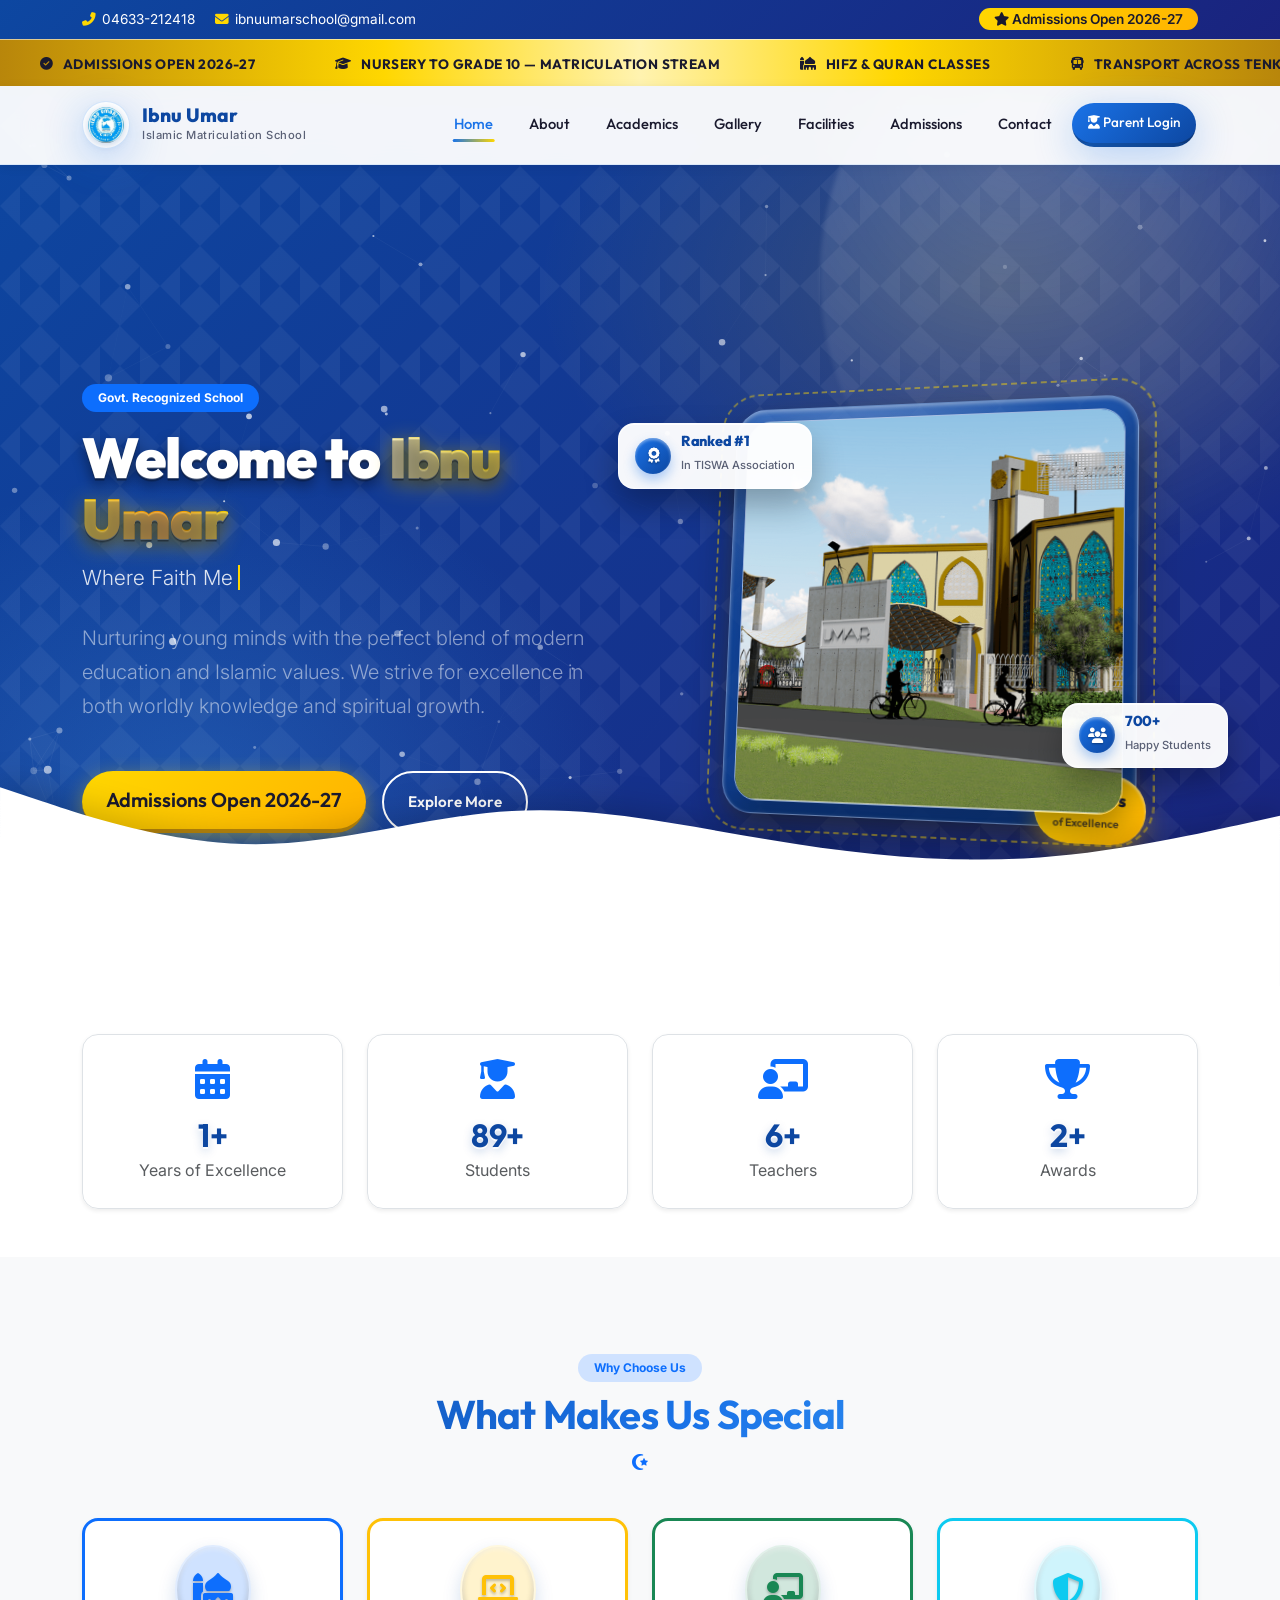
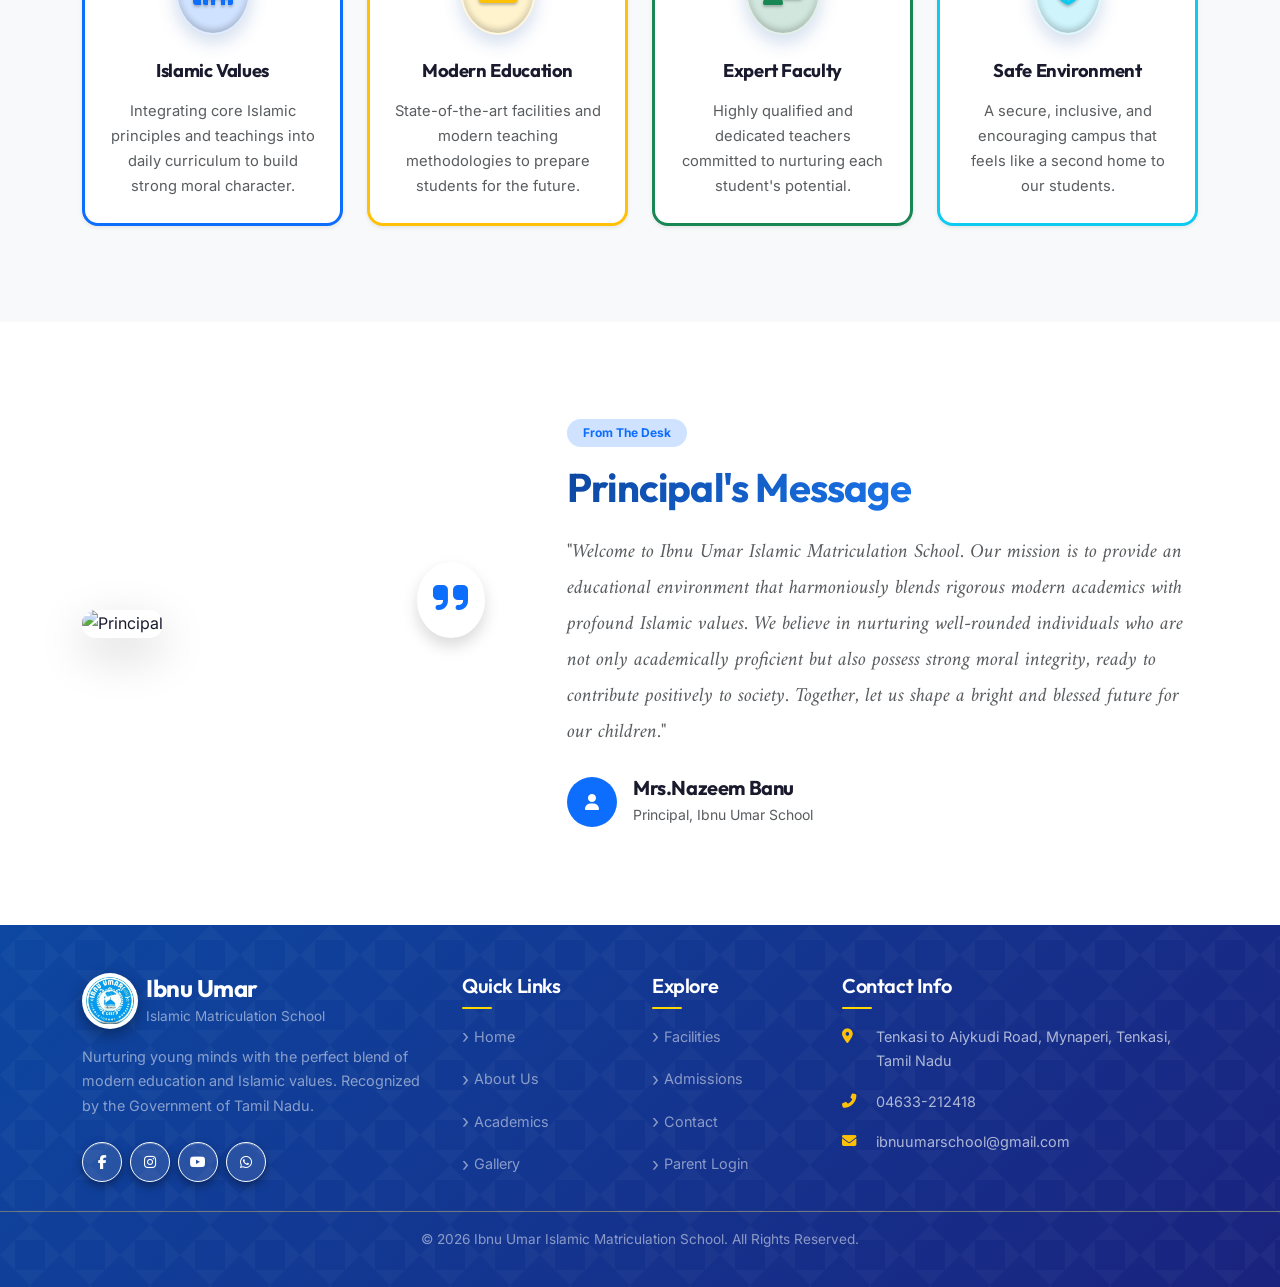
==== commit 9319b1f3: "Update index.html" ====
--- a/index.html
+++ b/index.html
@@ -125,7 +125,7 @@
                             <i class="fas fa-award"></i>
                             <div>
                                 <h6>Ranked #1</h6>
-                                <small>In the Region</small>
+                                <small>In TISWA Association</small>
                             </div>
                         </div>
 
@@ -133,7 +133,7 @@
                         <div class="orbit-card orbit-2">
                             <i class="fas fa-users"></i>
                             <div>
-                                <h6>1500+</h6>
+                                <h6>700+</h6>
                                 <small>Happy Students</small>
                             </div>
                         </div>
@@ -161,21 +161,21 @@
                 <div class="col-6 col-md-3" data-aos="fade-up" data-aos-delay="200">
                     <div class="stat-item tilt-3d p-4 rounded-4 shadow-sm h-100 border">
                         <i class="fas fa-user-graduate fs-1 text-primary mb-3"></i>
-                        <h2 class="fw-bold mb-0"><span class="counter" data-target="1500">0</span><span data-suffix="+">+</span></h2>
+                        <h2 class="fw-bold mb-0"><span class="counter" data-target="700+">0</span><span data-suffix="+">+</span></h2>
                         <p class="text-muted mb-0">Students</p>
                     </div>
                 </div>
                 <div class="col-6 col-md-3" data-aos="fade-up" data-aos-delay="300">
                     <div class="stat-item tilt-3d p-4 rounded-4 shadow-sm h-100 border">
                         <i class="fas fa-chalkboard-teacher fs-1 text-primary mb-3"></i>
-                        <h2 class="fw-bold mb-0"><span class="counter" data-target="85">0</span><span data-suffix="+">+</span></h2>
+                        <h2 class="fw-bold mb-0"><span class="counter" data-target="50+">0</span><span data-suffix="+">+</span></h2>
                         <p class="text-muted mb-0">Teachers</p>
                     </div>
                 </div>
                 <div class="col-6 col-md-3" data-aos="fade-up" data-aos-delay="400">
                     <div class="stat-item tilt-3d p-4 rounded-4 shadow-sm h-100 border">
                         <i class="fas fa-trophy fs-1 text-primary mb-3"></i>
-                        <h2 class="fw-bold mb-0"><span class="counter" data-target="50">0</span><span data-suffix="+">+</span></h2>
+                        <h2 class="fw-bold mb-0"><span class="counter" data-target="20">0</span><span data-suffix="+">+</span></h2>
                         <p class="text-muted mb-0">Awards</p>
                     </div>
                 </div>
@@ -255,7 +255,7 @@
                             <i class="fas fa-user"></i>
                         </div>
                         <div>
-                            <h5 class="mb-0 fw-bold">Dr. A. Rahman</h5>
+                            <h5 class="mb-0 fw-bold">Mrs.Nazeem Banu</h5>
                             <small class="text-muted">Principal, Ibnu Umar School</small>
                         </div>
                     </div>
@@ -264,71 +264,7 @@
         </div>
     </section>
 
-    <!-- Testimonials Section -->
-    <section class="section-light py-5 bg-light">
-        <div class="container py-5">
-            <div class="text-center mb-5" data-aos="fade-up">
-                <span class="badge bg-primary-subtle text-primary rounded-pill px-3 py-2 mb-2">Testimonials</span>
-                <h2 class="fw-bold display-6">What Parents Say</h2>
-                <div class="islamic-divider mx-auto my-3"><i class="fas fa-star-and-crescent text-primary"></i></div>
-            </div>
-            <div class="row g-4">
-                <div class="col-md-4" data-aos="fade-up" data-aos-delay="100">
-                    <div class="testimonial-card tilt-3d bg-white p-4 rounded-4 shadow-sm h-100 position-relative">
-                        <i class="fas fa-quote-left position-absolute top-0 end-0 mt-3 me-3 text-primary-subtle fs-1 opacity-50"></i>
-                        <p class="text-muted mb-4 position-relative z-1">"The balance between secular education and Islamic teachings is exceptional. My children have shown great progress academically and in their daily adab (manners)."</p>
-                        <div class="d-flex align-items-center gap-3">
-                            <img src="https://placehold.co/60x60/cccccc/ffffff?text=P1" alt="Parent 1" class="rounded-circle">
-                            <div>
-                                <h6 class="mb-0 fw-bold">Mohammed Ali</h6>
-                                <small class="text-muted">Parent of Grade 5</small>
-                            </div>
-                        </div>
-                    </div>
-                </div>
-                <div class="col-md-4" data-aos="fade-up" data-aos-delay="200">
-                    <div class="testimonial-card tilt-3d bg-white p-4 rounded-4 shadow-sm h-100 position-relative">
-                        <i class="fas fa-quote-left position-absolute top-0 end-0 mt-3 me-3 text-primary-subtle fs-1 opacity-50"></i>
-                        <p class="text-muted mb-4 position-relative z-1">"A wonderful school with a very safe and caring environment. The teachers are dedicated and always available to discuss the students' progress."</p>
-                        <div class="d-flex align-items-center gap-3">
-                            <img src="https://placehold.co/60x60/cccccc/ffffff?text=P2" alt="Parent 2" class="rounded-circle">
-                            <div>
-                                <h6 class="mb-0 fw-bold">Fathima Zahra</h6>
-                                <small class="text-muted">Parent of Grade 2</small>
-                            </div>
-                        </div>
-                    </div>
-                </div>
-                <div class="col-md-4" data-aos="fade-up" data-aos-delay="300">
-                    <div class="testimonial-card tilt-3d bg-white p-4 rounded-4 shadow-sm h-100 position-relative">
-                        <i class="fas fa-quote-left position-absolute top-0 end-0 mt-3 me-3 text-primary-subtle fs-1 opacity-50"></i>
-                        <p class="text-muted mb-4 position-relative z-1">"Choosing Ibnu Umar for our son was the best decision. The school instills confidence and a strong sense of identity. Highly recommended!"</p>
-                        <div class="d-flex align-items-center gap-3">
-                            <img src="https://placehold.co/60x60/cccccc/ffffff?text=P3" alt="Parent 3" class="rounded-circle">
-                            <div>
-                                <h6 class="mb-0 fw-bold">Abdul Rahman</h6>
-                                <small class="text-muted">Parent of Grade 8</small>
-                            </div>
-                        </div>
-                    </div>
-                </div>
-            </div>
-        </div>
-    </section>
-
-    <!-- CTA Section -->
-    <section class="section-gradient py-5 position-relative text-white overflow-hidden" style="background: linear-gradient(135deg, #1a73e8 0%, #0d47a1 100%);">
-        <div class="islamic-geometric-overlay position-absolute top-0 start-0 w-100 h-100 opacity-25" style="background-image: radial-gradient(#fff 1px, transparent 1px); background-size: 20px 20px;"></div>
-        <div class="container py-5 position-relative z-1 text-center" data-aos="zoom-in">
-            <h2 class="display-5 fw-bold mb-3">Admissions Open for 2026-27</h2>
-            <p class="lead mb-5 opacity-75">Give your child the gift of quality education rooted in Islamic values</p>
-            <div class="d-flex gap-3 justify-content-center flex-wrap">
-                <a href="admissions.html" class="btn btn-warning btn-lg px-5 rounded-pill text-dark fw-bold shadow-sm">Apply Now</a>
-                <a href="contact.html" class="btn btn-outline-light btn-lg px-5 rounded-pill">Contact Us</a>
-            </div>
-        </div>
-    </section>
-
+  
     <!-- Footer -->
     <footer class="footer bg-dark text-white pt-5 pb-3" id="footer" style="background-color: #1a1a2e !important;">
         <div class="footer-pattern"></div>
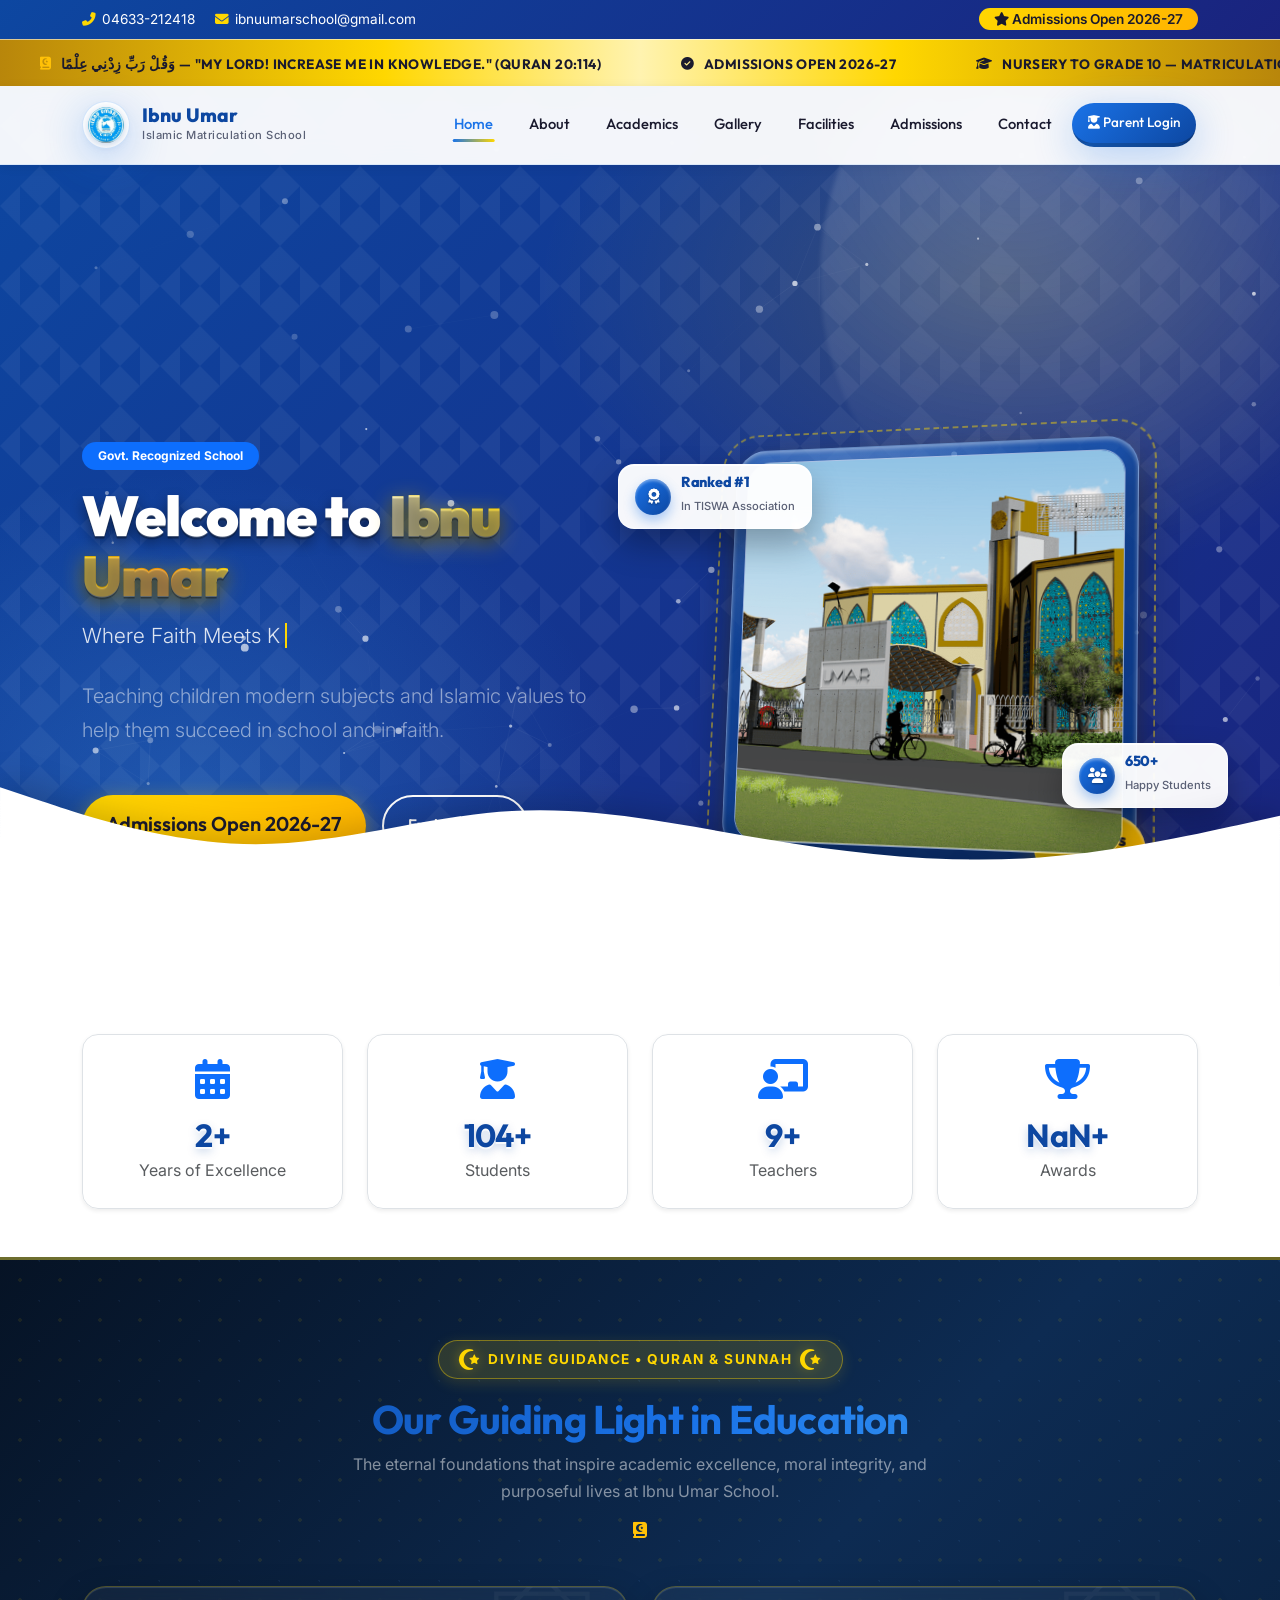
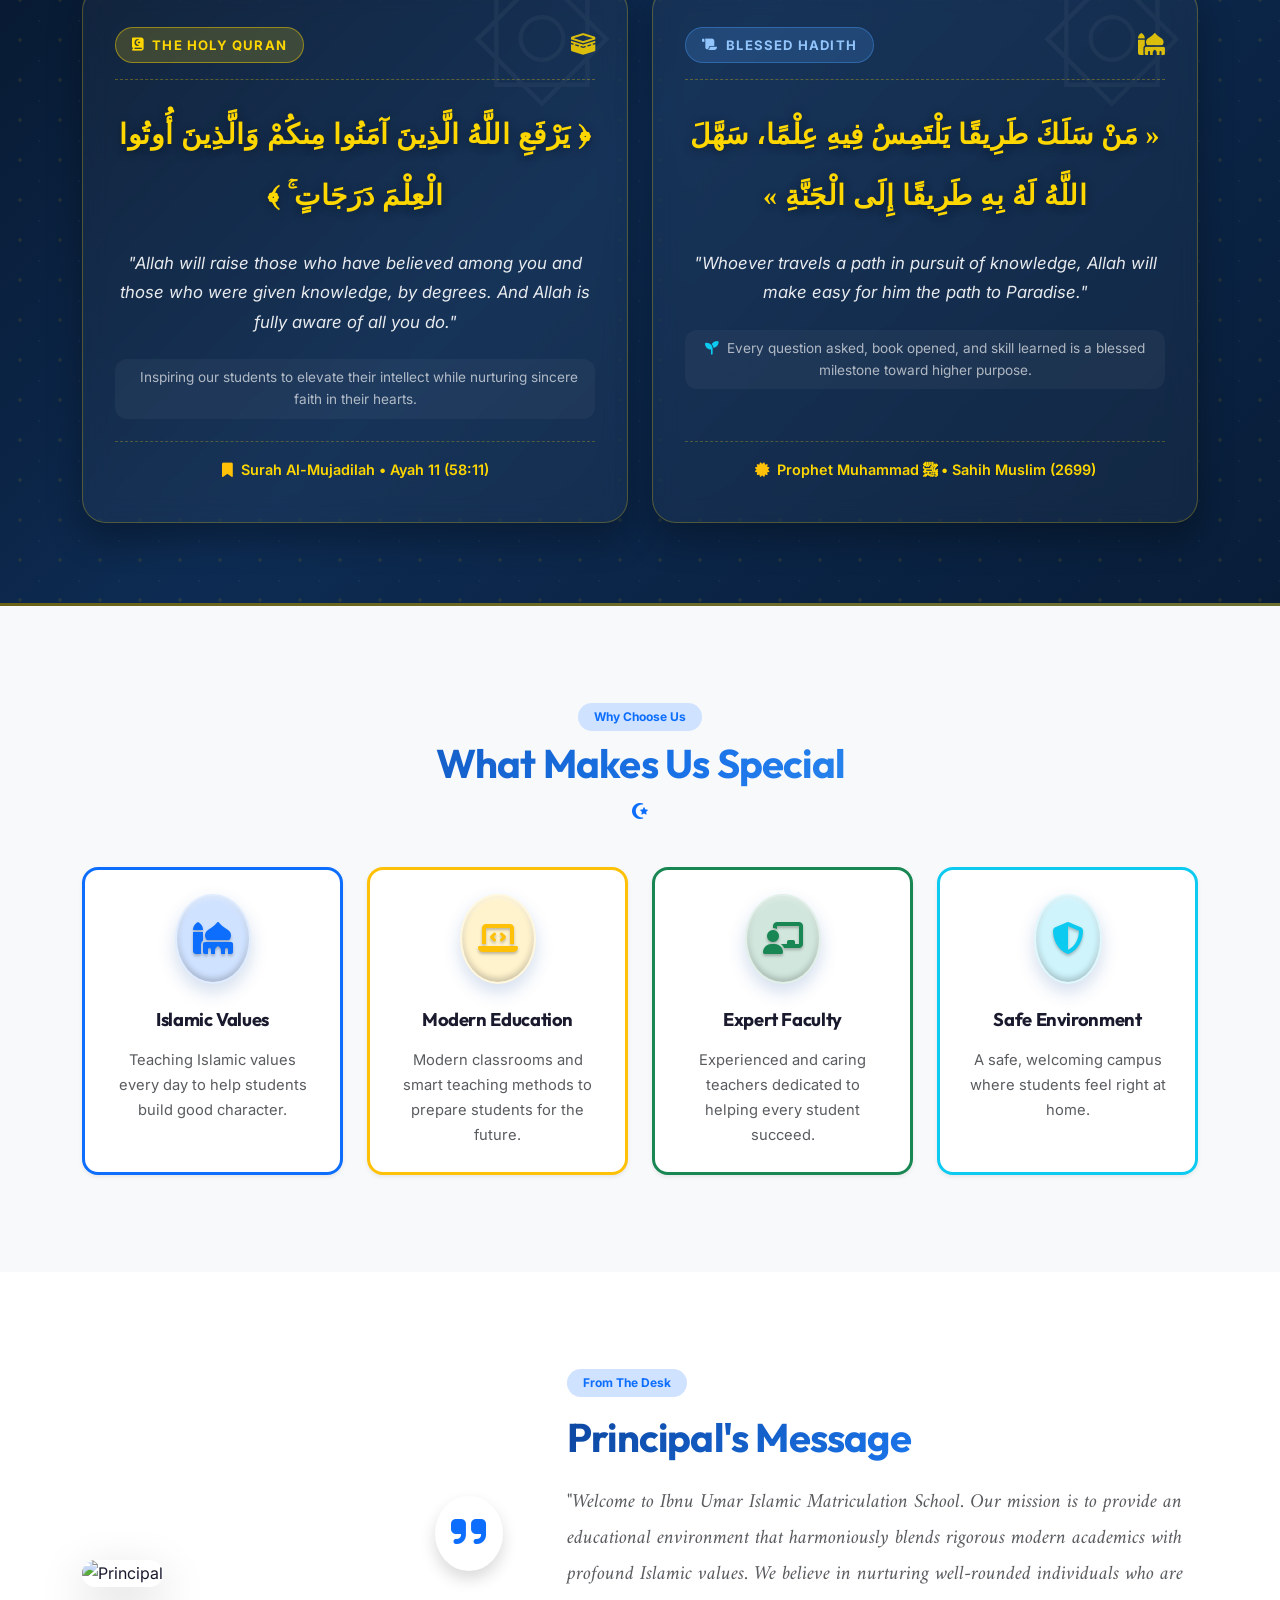
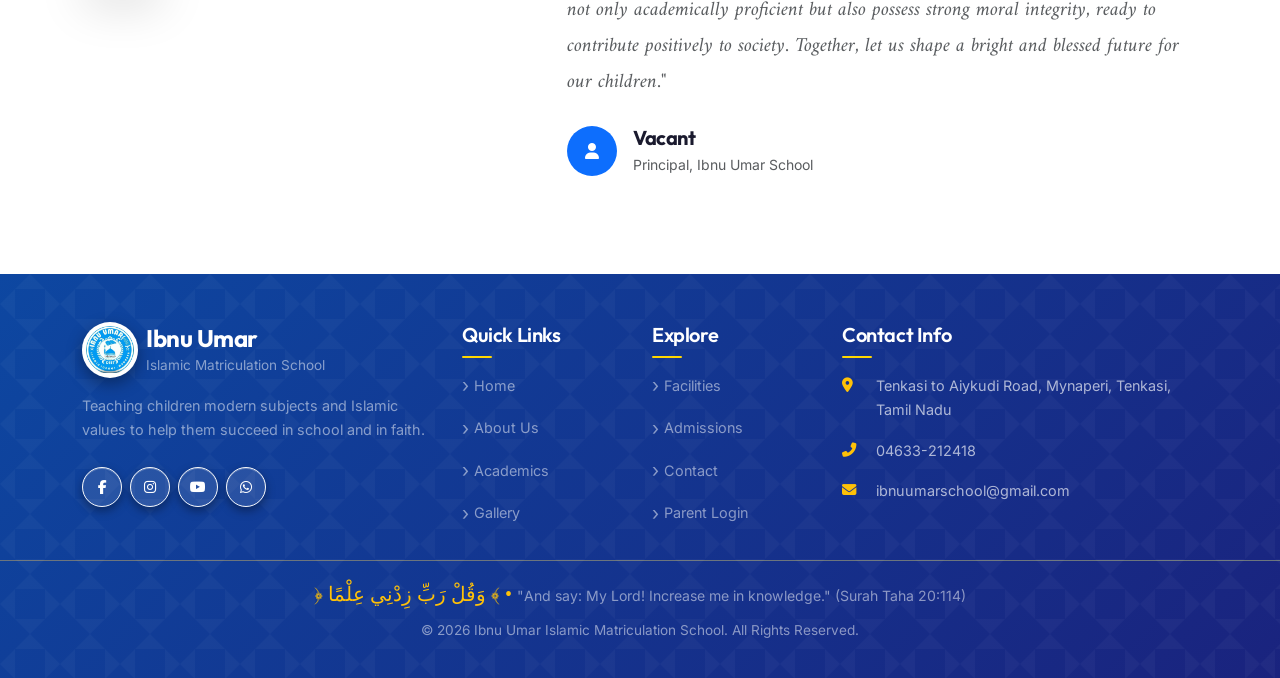
==== commit 5ffdb5be: "Add files via upload" ====
--- a/index.html
+++ b/index.html
@@ -1,356 +1,432 @@
-<!DOCTYPE html>
-<html lang="en">
-<head>
-    <meta charset="UTF-8">
-    <meta name="viewport" content="width=device-width, initial-scale=1.0">
-    <meta name="theme-color" content="#0d47a1">
-    <link rel="icon" type="image/png" href="images/logo.png">
-    <title>Ibnu Umar Islamic Matriculation School | Home</title>
-    <!-- Google Fonts -->
-    <link rel="preconnect" href="https://fonts.googleapis.com">
-    <link rel="preconnect" href="https://fonts.gstatic.com" crossorigin>
-    <link href="https://fonts.googleapis.com/css2?family=Outfit:wght@400;500;600;700;800;900&family=Inter:wght@300;400;500;600&family=Amiri:wght@400;700&display=swap" rel="stylesheet">
-    <!-- Font Awesome -->
-    <link rel="stylesheet" href="https://cdnjs.cloudflare.com/ajax/libs/font-awesome/6.4.2/css/all.min.css">
-    <!-- Bootstrap 5.3 CSS -->
-    <link href="https://cdn.jsdelivr.net/npm/bootstrap@5.3.2/dist/css/bootstrap.min.css" rel="stylesheet">
-    <!-- AOS CSS -->
-    <link href="https://cdn.jsdelivr.net/npm/aos@2.3.4/dist/aos.css" rel="stylesheet">
-    <!-- Custom CSS -->
-    <link rel="stylesheet" href="css/style.css">
-</head>
-<body>
-
-    <!-- Preloader -->
-    <div id="preloader" class="preloader">
-        <div class="spinner-wrapper">
-            <img src="images/logo.png" alt="Ibnu Umar School Logo" class="preloader-logo" onerror="this.remove()">
-            <p>Ibnu Umar</p>
-        </div>
-    </div>
-
-    <!-- Top Bar -->
-    <div class="top-bar">
-        <div class="container">
-            <div class="top-bar-content">
-                <div class="top-bar-left">
-                    <span><i class="fas fa-phone-alt"></i> 04633-212418</span>
-                    <span><i class="fas fa-envelope"></i> ibnuumarschool@gmail.com</span>
-                </div>
-                <div class="top-bar-right">
-                    <span class="admission-badge"><i class="fas fa-star"></i> Admissions Open 2026-27</span>
-                </div>
-            </div>
-        </div>
-    </div>
-
-    <!-- Announcement Ribbon -->
-    <div class="ribbon-marquee">
-        <div class="marquee-track">
-            <span><i class="fas fa-circle-check"></i> Admissions Open 2026-27</span>
-            <span><i class="fas fa-graduation-cap"></i> Nursery to Grade 10 — Matriculation Stream</span>
-            <span><i class="fas fa-mosque"></i> Hifz &amp; Quran Classes</span>
-            <span><i class="fas fa-bus"></i> Transport Across Tenkasi</span>
-            <span><i class="fas fa-flask"></i> Smart Classrooms &amp; Science Labs</span>
-            <span><i class="fas fa-circle-check"></i> Admissions Open 2026-27</span>
-            <span><i class="fas fa-graduation-cap"></i> Nursery to Grade 10 — Matriculation Stream</span>
-            <span><i class="fas fa-mosque"></i> Hifz &amp; Quran Classes</span>
-            <span><i class="fas fa-bus"></i> Transport Across Tenkasi</span>
-            <span><i class="fas fa-flask"></i> Smart Classrooms &amp; Science Labs</span>
-        </div>
-    </div>
-
-    <!-- Navbar -->
-    <nav class="navbar navbar-expand-lg fixed-top" id="mainNavbar">
-        <div class="container">
-            <a class="navbar-brand" href="index.html">
-                <div class="brand-wrapper">
-                    <div class="brand-icon">
-                        <img src="images/logo.png" alt="Ibnu Umar School Logo" class="brand-logo" onerror="this.remove()">
-                    </div>
-                    <div class="brand-text">
-                        <span class="brand-name">Ibnu Umar</span>
-                        <span class="brand-tagline">Islamic Matriculation School</span>
-                    </div>
-                </div>
-            </a>
-            <button class="navbar-toggler" type="button" data-bs-toggle="collapse" data-bs-target="#navbarNav">
-                <span class="navbar-toggler-icon"></span>
-            </button>
-            <div class="collapse navbar-collapse" id="navbarNav">
-                <ul class="navbar-nav ms-auto">
-                    <li class="nav-item"><a class="nav-link active" href="index.html">Home</a></li>
-                    <li class="nav-item"><a class="nav-link" href="about.html">About</a></li>
-                    <li class="nav-item"><a class="nav-link" href="academics.html">Academics</a></li>
-                    <li class="nav-item"><a class="nav-link" href="gallery.html">Gallery</a></li>
-                    <li class="nav-item"><a class="nav-link" href="facilities.html">Facilities</a></li>
-                    <li class="nav-item"><a class="nav-link" href="admissions.html">Admissions</a></li>
-                    <li class="nav-item"><a class="nav-link" href="contact.html">Contact</a></li>
-                    <li class="nav-item"><a class="nav-link btn-parent-login" href="https://ibnuumar.mspeducare.com/" target="_blank"><i class="fas fa-user-graduate"></i> Parent Login</a></li>
-                </ul>
-            </div>
-        </div>
-    </nav>
-
-    <!-- Hero Section -->
-    <header class="hero-section position-relative overflow-hidden">
-        <canvas id="particles-canvas" class="position-absolute top-0 start-0 w-100 h-100"></canvas>
-        <div class="hero-islamic-pattern position-absolute top-0 start-0 w-100 h-100"></div>
-        <div class="container h-100 position-relative z-1 pt-5">
-            <div class="row h-100 align-items-center">
-                <div class="col-lg-6" data-aos="fade-right" data-aos-duration="1000">
-                    <span class="badge bg-primary rounded-pill mb-3 px-3 py-2">Govt. Recognized School</span>
-                    <h1 class="display-4 fw-bold text-white mb-2 headline-3d">Welcome to <span class="text-gold">Ibnu Umar</span></h1>
-                    <div class="typing-wrapper mb-4 text-white fs-4">
-                        <span class="typing-text"></span>
-                    </div>
-                    <p class="lead text-white-50 mb-5">Nurturing young minds with the perfect blend of modern education and Islamic values. We strive for excellence in both worldly knowledge and spiritual growth.</p>
-                    <div class="d-flex gap-3 flex-wrap">
-                        <a href="admissions.html" class="btn btn-gold btn-glow btn-lg px-4 rounded-pill">Admissions Open 2026-27</a>
-                        <a href="about.html" class="btn btn-outline-custom btn-lg px-4 rounded-pill text-white border-white">Explore More</a>
-                    </div>
-                </div>
-                <div class="col-lg-6 d-none d-lg-block" data-aos="fade-left" data-aos-duration="1000" data-aos-delay="200">
-                    <div class="position-relative scene-3d">
-                        <!-- 3D Mosque tile with orbiting info cards -->
-                        <div class="mosque-3d" id="heroMosque">
-                            <span class="mosque-ring"></span>
-                            <i class="fas fa-mosque mosque-icon"></i>
-                            <img src="images/campus.png" alt="Ibnu Umar Islamic Matriculation School Campus" class="mosque-photo" onerror="this.remove()">
-                            <div class="mosque-badge">15+ Years <small>of Excellence</small></div>
-                        </div>
-                        
-                        <!-- Floating Card 1 -->
-                        <div class="orbit-card orbit-1">
-                            <i class="fas fa-award"></i>
-                            <div>
-                                <h6>Ranked #1</h6>
-                                <small>In TISWA Association</small>
-                            </div>
-                        </div>
-
-                        <!-- Floating Card 2 -->
-                        <div class="orbit-card orbit-2">
-                            <i class="fas fa-users"></i>
-                            <div>
-                                <h6>700+</h6>
-                                <small>Happy Students</small>
-                            </div>
-                        </div>
-                    </div>
-                </div>
-            </div>
-        </div>
-        <!-- Hero Wave -->
-        <svg class="hero-wave position-absolute bottom-0 start-0 w-100" xmlns="http://www.w3.org/2000/svg" viewBox="0 0 1440 320">
-            <path fill="#ffffff" fill-opacity="1" d="M0,96L48,112C96,128,192,160,288,160C384,160,480,128,576,122.7C672,117,768,139,864,154.7C960,171,1056,181,1152,176C1248,171,1344,149,1392,138.7L1440,128L1440,320L1392,320C1344,320,1248,320,1152,320C1056,320,960,320,864,320C768,320,672,320,576,320C480,320,384,320,288,320C192,320,96,320,48,320L0,320Z"></path>
-        </svg>
-    </header>
-
-    <!-- Stats Section -->
-    <section class="stats-section py-5 bg-white">
-        <div class="container">
-            <div class="row g-4 text-center">
-                <div class="col-6 col-md-3" data-aos="fade-up" data-aos-delay="100">
-                    <div class="stat-item tilt-3d p-4 rounded-4 shadow-sm h-100 border">
-                        <i class="fas fa-calendar-alt fs-1 text-primary mb-3"></i>
-                        <h2 class="fw-bold mb-0"><span class="counter" data-target="15">0</span><span data-suffix="+">+</span></h2>
-                        <p class="text-muted mb-0">Years of Excellence</p>
-                    </div>
-                </div>
-                <div class="col-6 col-md-3" data-aos="fade-up" data-aos-delay="200">
-                    <div class="stat-item tilt-3d p-4 rounded-4 shadow-sm h-100 border">
-                        <i class="fas fa-user-graduate fs-1 text-primary mb-3"></i>
-                        <h2 class="fw-bold mb-0"><span class="counter" data-target="700+">0</span><span data-suffix="+">+</span></h2>
-                        <p class="text-muted mb-0">Students</p>
-                    </div>
-                </div>
-                <div class="col-6 col-md-3" data-aos="fade-up" data-aos-delay="300">
-                    <div class="stat-item tilt-3d p-4 rounded-4 shadow-sm h-100 border">
-                        <i class="fas fa-chalkboard-teacher fs-1 text-primary mb-3"></i>
-                        <h2 class="fw-bold mb-0"><span class="counter" data-target="50+">0</span><span data-suffix="+">+</span></h2>
-                        <p class="text-muted mb-0">Teachers</p>
-                    </div>
-                </div>
-                <div class="col-6 col-md-3" data-aos="fade-up" data-aos-delay="400">
-                    <div class="stat-item tilt-3d p-4 rounded-4 shadow-sm h-100 border">
-                        <i class="fas fa-trophy fs-1 text-primary mb-3"></i>
-                        <h2 class="fw-bold mb-0"><span class="counter" data-target="20">0</span><span data-suffix="+">+</span></h2>
-                        <p class="text-muted mb-0">Awards</p>
-                    </div>
-                </div>
-            </div>
-        </div>
-    </section>
-
-    <!-- Why Choose Us Section -->
-    <section class="section-light py-5 bg-light">
-        <div class="container py-5">
-            <div class="text-center mb-5" data-aos="fade-up">
-                <span class="badge bg-primary-subtle text-primary rounded-pill px-3 py-2 mb-2">Why Choose Us</span>
-                <h2 class="fw-bold display-6">What Makes Us Special</h2>
-                <div class="islamic-divider mx-auto my-3"><i class="fas fa-star-and-crescent text-primary"></i></div>
-            </div>
-            <div class="row g-4">
-                <div class="col-md-6 col-lg-3" data-aos="fade-up" data-aos-delay="100">
-                    <div class="feature-card tilt-3d bg-white p-4 rounded-4 shadow-sm text-center h-100 border-bottom border-primary border-3">
-                        <div class="icon-wrapper bg-primary-subtle text-primary rounded-circle p-3 d-inline-block mb-4 fs-2">
-                            <i class="fas fa-mosque"></i>
-                        </div>
-                        <h4 class="fw-bold mb-3">Islamic Values</h4>
-                        <p class="text-muted mb-0">Integrating core Islamic principles and teachings into daily curriculum to build strong moral character.</p>
-                    </div>
-                </div>
-                <div class="col-md-6 col-lg-3" data-aos="fade-up" data-aos-delay="200">
-                    <div class="feature-card tilt-3d bg-white p-4 rounded-4 shadow-sm text-center h-100 border-bottom border-warning border-3">
-                        <div class="icon-wrapper bg-warning-subtle text-warning rounded-circle p-3 d-inline-block mb-4 fs-2">
-                            <i class="fas fa-laptop-code"></i>
-                        </div>
-                        <h4 class="fw-bold mb-3">Modern Education</h4>
-                        <p class="text-muted mb-0">State-of-the-art facilities and modern teaching methodologies to prepare students for the future.</p>
-                    </div>
-                </div>
-                <div class="col-md-6 col-lg-3" data-aos="fade-up" data-aos-delay="300">
-                    <div class="feature-card tilt-3d bg-white p-4 rounded-4 shadow-sm text-center h-100 border-bottom border-success border-3">
-                        <div class="icon-wrapper bg-success-subtle text-success rounded-circle p-3 d-inline-block mb-4 fs-2">
-                            <i class="fas fa-chalkboard-teacher"></i>
-                        </div>
-                        <h4 class="fw-bold mb-3">Expert Faculty</h4>
-                        <p class="text-muted mb-0">Highly qualified and dedicated teachers committed to nurturing each student's potential.</p>
-                    </div>
-                </div>
-                <div class="col-md-6 col-lg-3" data-aos="fade-up" data-aos-delay="400">
-                    <div class="feature-card tilt-3d bg-white p-4 rounded-4 shadow-sm text-center h-100 border-bottom border-info border-3">
-                        <div class="icon-wrapper bg-info-subtle text-info rounded-circle p-3 d-inline-block mb-4 fs-2">
-                            <i class="fas fa-shield-halved"></i>
-                        </div>
-                        <h4 class="fw-bold mb-3">Safe Environment</h4>
-                        <p class="text-muted mb-0">A secure, inclusive, and encouraging campus that feels like a second home to our students.</p>
-                    </div>
-                </div>
-            </div>
-        </div>
-    </section>
-
-    <!-- Principal's Message Section -->
-    <section class="section-white py-5 position-relative">
-        <div class="container py-5">
-            <div class="row align-items-center g-5">
-                <div class="col-lg-5" data-aos="fade-right">
-                    <div class="position-relative">
-                        <img src="https://placehold.co/500x600/0d47a1/ffffff?text=Principal" alt="Principal" class="img-fluid rounded-4 shadow-lg w-100">
-                        <div class="position-absolute bottom-0 end-0 translate-middle-x mb-n4 me-n4 bg-white p-3 rounded-circle shadow">
-                            <i class="fas fa-quote-right fs-1 text-primary"></i>
-                        </div>
-                    </div>
-                </div>
-                <div class="col-lg-7" data-aos="fade-left">
-                    <span class="badge bg-primary-subtle text-primary rounded-pill px-3 py-2 mb-3">From The Desk</span>
-                    <h2 class="fw-bold display-6 mb-4">Principal's Message</h2>
-                    <blockquote class="blockquote fs-5 text-muted fst-italic mb-4 font-quote">
-                        "Welcome to Ibnu Umar Islamic Matriculation School. Our mission is to provide an educational environment that harmoniously blends rigorous modern academics with profound Islamic values. We believe in nurturing well-rounded individuals who are not only academically proficient but also possess strong moral integrity, ready to contribute positively to society. Together, let us shape a bright and blessed future for our children."
-                    </blockquote>
-                    <div class="d-flex align-items-center gap-3">
-                        <div class="bg-primary text-white rounded-circle d-flex align-items-center justify-content-center" style="width: 50px; height: 50px;">
-                            <i class="fas fa-user"></i>
-                        </div>
-                        <div>
-                            <h5 class="mb-0 fw-bold">Mrs.Nazeem Banu</h5>
-                            <small class="text-muted">Principal, Ibnu Umar School</small>
-                        </div>
-                    </div>
-                </div>
-            </div>
-        </div>
-    </section>
-
-  
-    <!-- Footer -->
-    <footer class="footer bg-dark text-white pt-5 pb-3" id="footer" style="background-color: #1a1a2e !important;">
-        <div class="footer-pattern"></div>
-        <div class="container">
-            <div class="row g-4 mb-4">
-                <div class="col-lg-4 col-md-6">
-                    <div class="footer-widget">
-                        <div class="footer-brand d-flex align-items-center gap-2 mb-3">
-                            <img src="images/logo.png" alt="Ibnu Umar School Logo" class="footer-logo" onerror="this.remove()">
-                            <div>
-                                <h3 class="mb-0 fs-4 fw-bold">Ibnu Umar</h3>
-                                <p class="mb-0 small text-white-50">Islamic Matriculation School</p>
-                            </div>
-                        </div>
-                        <p class="footer-desc text-white-50 small mb-4">Nurturing young minds with the perfect blend of modern education and Islamic values. Recognized by the Government of Tamil Nadu.</p>
-                        <div class="footer-social d-flex gap-2">
-                            <a href="#" class="btn btn-outline-light btn-sm rounded-circle"><i class="fab fa-facebook-f"></i></a>
-                            <a href="#" class="btn btn-outline-light btn-sm rounded-circle"><i class="fab fa-instagram"></i></a>
-                            <a href="#" class="btn btn-outline-light btn-sm rounded-circle"><i class="fab fa-youtube"></i></a>
-                            <a href="#" class="btn btn-outline-light btn-sm rounded-circle"><i class="fab fa-whatsapp"></i></a>
-                        </div>
-                    </div>
-                </div>
-                <div class="col-lg-2 col-md-6">
-                    <div class="footer-widget">
-                        <h4 class="fs-5 mb-3 fw-semibold">Quick Links</h4>
-                        <ul class="footer-links list-unstyled mb-0 d-flex flex-column gap-2 small">
-                            <li><a href="index.html" class="text-white-50 text-decoration-none">Home</a></li>
-                            <li><a href="about.html" class="text-white-50 text-decoration-none">About Us</a></li>
-                            <li><a href="academics.html" class="text-white-50 text-decoration-none">Academics</a></li>
-                            <li><a href="gallery.html" class="text-white-50 text-decoration-none">Gallery</a></li>
-                        </ul>
-                    </div>
-                </div>
-                <div class="col-lg-2 col-md-6">
-                    <div class="footer-widget">
-                        <h4 class="fs-5 mb-3 fw-semibold">Explore</h4>
-                        <ul class="footer-links list-unstyled mb-0 d-flex flex-column gap-2 small">
-                            <li><a href="facilities.html" class="text-white-50 text-decoration-none">Facilities</a></li>
-                            <li><a href="admissions.html" class="text-white-50 text-decoration-none">Admissions</a></li>
-                            <li><a href="contact.html" class="text-white-50 text-decoration-none">Contact</a></li>
-                            <li><a href="https://ibnuumar.mspeducare.com/" target="_blank" class="text-white-50 text-decoration-none">Parent Login</a></li>
-                        </ul>
-                    </div>
-                </div>
-                <div class="col-lg-4 col-md-6">
-                    <div class="footer-widget">
-                        <h4 class="fs-5 mb-3 fw-semibold">Contact Info</h4>
-                        <div class="footer-contact d-flex flex-column gap-3 small text-white-50">
-                            <p class="mb-0"><i class="fas fa-map-marker-alt me-2 text-warning"></i> Tenkasi to Aiykudi Road, Mynaperi, Tenkasi, Tamil Nadu</p>
-                            <p class="mb-0"><i class="fas fa-phone-alt me-2 text-warning"></i> 04633-212418</p>
-                            <p class="mb-0"><i class="fas fa-envelope me-2 text-warning"></i> ibnuumarschool@gmail.com</p>
-                        </div>
-                    </div>
-                </div>
-            </div>
-        </div>
-        <div class="footer-bottom border-top border-secondary pt-3 mt-4 text-center">
-            <div class="container">
-                <p class="mb-0 small text-white-50">&copy; 2026 Ibnu Umar Islamic Matriculation School. All Rights Reserved.</p>
-            </div>
-        </div>
-    </footer>
-
-    <!-- Back to Top -->
-    <button class="back-to-top btn btn-warning rounded-circle position-fixed bottom-0 end-0 m-4 shadow d-none" id="backToTop" style="z-index: 1000; width: 45px; height: 45px;">
-        <i class="fas fa-chevron-up"></i>
-    </button>
-
-    <!-- Bootstrap JS -->
-    <script src="https://cdn.jsdelivr.net/npm/bootstrap@5.3.2/dist/js/bootstrap.bundle.min.js"></script>
-    <!-- AOS JS -->
-    <script src="https://cdn.jsdelivr.net/npm/aos@2.3.4/dist/aos.js"></script>
-    <!-- Custom JS -->
-    <script src="js/main.js"></script>
-    
-    <script>
-        // Initialize AOS
-        document.addEventListener('DOMContentLoaded', function() {
-            if(typeof AOS !== 'undefined') {
-                AOS.init({
-                    once: true,
-                    offset: 50,
-                });
-            }
-        });
-    </script>
-</body>
-</html>
+<!DOCTYPE html>
+<html lang="en">
+<head>
+    <meta charset="UTF-8">
+    <meta name="viewport" content="width=device-width, initial-scale=1.0">
+    <meta name="theme-color" content="#0d47a1">
+    <link rel="icon" type="image/png" href="images/logo.png">
+    <title>Ibnu Umar Islamic Matriculation School | Home</title>
+    <!-- Google Fonts -->
+    <link rel="preconnect" href="https://fonts.googleapis.com">
+    <link rel="preconnect" href="https://fonts.gstatic.com" crossorigin>
+    <link href="https://fonts.googleapis.com/css2?family=Outfit:wght@400;500;600;700;800;900&family=Inter:wght@300;400;500;600&family=Amiri:wght@400;700&display=swap" rel="stylesheet">
+    <!-- Font Awesome -->
+    <link rel="stylesheet" href="https://cdnjs.cloudflare.com/ajax/libs/font-awesome/6.4.2/css/all.min.css">
+    <!-- Bootstrap 5.3 CSS -->
+    <link href="https://cdn.jsdelivr.net/npm/bootstrap@5.3.2/dist/css/bootstrap.min.css" rel="stylesheet">
+    <!-- AOS CSS -->
+    <link href="https://cdn.jsdelivr.net/npm/aos@2.3.4/dist/aos.css" rel="stylesheet">
+    <!-- Custom CSS -->
+    <link rel="stylesheet" href="css/style.css">
+</head>
+<body>
+
+    <!-- Preloader -->
+    <div id="preloader" class="preloader">
+        <img src="images/logo.png" alt="Ibnu Umar School Logo" class="preloader-logo" onerror="this.remove()">
+        <p class="preloader-text">Ibnu Umar Islamic Matriculation School</p>
+    </div>
+
+    <!-- Top Bar -->
+    <div class="top-bar">
+        <div class="container">
+            <div class="top-bar-content">
+                <div class="top-bar-left">
+                    <span><i class="fas fa-phone-alt"></i> 04633-212418</span>
+                    <span><i class="fas fa-envelope"></i> ibnuumarschool@gmail.com</span>
+                </div>
+                <div class="top-bar-right">
+                    <span class="admission-badge"><i class="fas fa-star"></i> Admissions Open 2026-27</span>
+                </div>
+            </div>
+        </div>
+    </div>
+
+    <!-- Announcement Ribbon -->
+    <div class="ribbon-marquee">
+        <div class="marquee-track">
+            <span><i class="fas fa-quran text-warning"></i> وَقُلْ رَبِّ زِدْنِي عِلْمًا — "My Lord! Increase me in knowledge." (Quran 20:114)</span>
+            <span><i class="fas fa-circle-check"></i> Admissions Open 2026-27</span>
+            <span><i class="fas fa-graduation-cap"></i> Nursery to Grade 10 — Matriculation Stream</span>
+            <span><i class="fas fa-mosque"></i> Hifz &amp; Quran Classes</span>
+            <span><i class="fas fa-bus"></i> Transport Across Tenkasi</span>
+            <span><i class="fas fa-flask"></i> Smart Classrooms &amp; Science Labs</span>
+            <span><i class="fas fa-quran text-warning"></i> وَقُلْ رَبِّ زِدْنِي عِلْمًا — "My Lord! Increase me in knowledge." (Quran 20:114)</span>
+            <span><i class="fas fa-circle-check"></i> Admissions Open 2026-27</span>
+            <span><i class="fas fa-graduation-cap"></i> Nursery to Grade 10 — Matriculation Stream</span>
+            <span><i class="fas fa-mosque"></i> Hifz &amp; Quran Classes</span>
+            <span><i class="fas fa-bus"></i> Transport Across Tenkasi</span>
+            <span><i class="fas fa-flask"></i> Smart Classrooms &amp; Science Labs</span>
+        </div>
+    </div>
+
+    <!-- Navbar -->
+    <nav class="navbar navbar-expand-lg fixed-top" id="mainNavbar">
+        <div class="container">
+            <a class="navbar-brand" href="index.html">
+                <div class="brand-wrapper">
+                    <div class="brand-icon">
+                        <img src="images/logo.png" alt="Ibnu Umar School Logo" class="brand-logo" onerror="this.remove()">
+                    </div>
+                    <div class="brand-text">
+                        <span class="brand-name">Ibnu Umar</span>
+                        <span class="brand-tagline">Islamic Matriculation School</span>
+                    </div>
+                </div>
+            </a>
+            <button class="navbar-toggler" type="button" data-bs-toggle="collapse" data-bs-target="#navbarNav">
+                <span class="navbar-toggler-icon"></span>
+            </button>
+            <div class="collapse navbar-collapse" id="navbarNav">
+                <ul class="navbar-nav ms-auto">
+                    <li class="nav-item"><a class="nav-link active" href="index.html">Home</a></li>
+                    <li class="nav-item"><a class="nav-link" href="about.html">About</a></li>
+                    <li class="nav-item"><a class="nav-link" href="academics.html">Academics</a></li>
+                    <li class="nav-item"><a class="nav-link" href="gallery.html">Gallery</a></li>
+                    <li class="nav-item"><a class="nav-link" href="facilities.html">Facilities</a></li>
+                    <li class="nav-item"><a class="nav-link" href="admissions.html">Admissions</a></li>
+                    <li class="nav-item"><a class="nav-link" href="contact.html">Contact</a></li>
+                    <li class="nav-item"><a class="nav-link btn-parent-login" href="https://ibnuumar.mspeducare.com/" target="_blank"><i class="fas fa-user-graduate"></i> Parent Login</a></li>
+                </ul>
+            </div>
+        </div>
+    </nav>
+
+    <!-- Hero Section -->
+    <header class="hero-section position-relative overflow-hidden">
+        <canvas id="particles-canvas" class="position-absolute top-0 start-0 w-100 h-100"></canvas>
+        <div class="hero-islamic-pattern position-absolute top-0 start-0 w-100 h-100"></div>
+        <div class="container h-100 position-relative z-1 pt-5">
+            <div class="row h-100 align-items-center">
+                <div class="col-lg-6" data-aos="fade-right" data-aos-duration="1000">
+                    <span class="badge bg-primary rounded-pill mb-3 px-3 py-2">Govt. Recognized School</span>
+                    <h1 class="display-4 fw-bold text-white mb-2 headline-3d">Welcome to <span class="text-gold">Ibnu Umar</span></h1>
+                    <div class="typing-wrapper mb-4 text-white fs-4">
+                        <span class="typing-text"></span>
+                    </div>
+                    <p class="lead text-white-50 mb-5">Teaching children modern subjects and Islamic values to help them succeed in school and in faith.</p>
+                    <div class="d-flex gap-3 flex-wrap">
+                        <a href="admissions.html" class="btn btn-gold btn-glow btn-lg px-4 rounded-pill">Admissions Open 2026-27</a>
+                        <a href="about.html" class="btn btn-outline-custom btn-lg px-4 rounded-pill text-white border-white">Explore More</a>
+                    </div>
+                </div>
+                <div class="col-lg-6 d-none d-lg-block" data-aos="fade-left" data-aos-duration="1000" data-aos-delay="200">
+                    <div class="position-relative scene-3d">
+                        <!-- 3D Mosque tile with orbiting info cards -->
+                        <div class="mosque-3d" id="heroMosque">
+                            <span class="mosque-ring"></span>
+                            <i class="fas fa-mosque mosque-icon"></i>
+                            <img src="images/campus.png" alt="Ibnu Umar Islamic Matriculation School Campus" class="mosque-photo" onerror="this.remove()">
+                            <div class="mosque-badge">15+ Years <small>of Excellence</small></div>
+                        </div>
+                        
+                        <!-- Floating Card 1 -->
+                        <div class="orbit-card orbit-1">
+                            <i class="fas fa-award"></i>
+                            <div>
+                                <h6>Ranked #1</h6>
+                                <small>In TISWA Association</small>
+                            </div>
+                        </div>
+
+                        <!-- Floating Card 2 -->
+                        <div class="orbit-card orbit-2">
+                            <i class="fas fa-users"></i>
+                            <div>
+                                <h6>650+</h6>
+                                <small>Happy Students</small>
+                            </div>
+                        </div>
+                    </div>
+                </div>
+            </div>
+        </div>
+        <!-- Hero Wave -->
+        <svg class="hero-wave position-absolute bottom-0 start-0 w-100" xmlns="http://www.w3.org/2000/svg" viewBox="0 0 1440 320">
+            <path fill="#ffffff" fill-opacity="1" d="M0,96L48,112C96,128,192,160,288,160C384,160,480,128,576,122.7C672,117,768,139,864,154.7C960,171,1056,181,1152,176C1248,171,1344,149,1392,138.7L1440,128L1440,320L1392,320C1344,320,1248,320,1152,320C1056,320,960,320,864,320C768,320,672,320,576,320C480,320,384,320,288,320C192,320,96,320,48,320L0,320Z"></path>
+        </svg>
+    </header>
+
+    <!-- Stats Section -->
+    <section class="stats-section py-5 bg-white">
+        <div class="container">
+            <div class="row g-4 text-center">
+                <div class="col-6 col-md-3" data-aos="fade-up" data-aos-delay="100">
+                    <div class="stat-item tilt-3d p-4 rounded-4 shadow-sm h-100 border">
+                        <i class="fas fa-calendar-alt fs-1 text-primary mb-3"></i>
+                        <h2 class="fw-bold mb-0"><span class="counter" data-target="13">0</span><span data-suffix="+">+</span></h2>
+                        <p class="text-muted mb-0">Years of Excellence</p>
+                    </div>
+                </div>
+                <div class="col-6 col-md-3" data-aos="fade-up" data-aos-delay="200">
+                    <div class="stat-item tilt-3d p-4 rounded-4 shadow-sm h-100 border">
+                        <i class="fas fa-user-graduate fs-1 text-primary mb-3"></i>
+                        <h2 class="fw-bold mb-0"><span class="counter" data-target="650+">0</span><span data-suffix="+">+</span></h2>
+                        <p class="text-muted mb-0">Students</p>
+                    </div>
+                </div>
+                <div class="col-6 col-md-3" data-aos="fade-up" data-aos-delay="300">
+                    <div class="stat-item tilt-3d p-4 rounded-4 shadow-sm h-100 border">
+                        <i class="fas fa-chalkboard-teacher fs-1 text-primary mb-3"></i>
+                        <h2 class="fw-bold mb-0"><span class="counter" data-target="60+">0</span><span data-suffix="+">+</span></h2>
+                        <p class="text-muted mb-0">Teachers</p>
+                    </div>
+                </div>
+                <div class="col-6 col-md-3" data-aos="fade-up" data-aos-delay="400">
+                    <div class="stat-item tilt-3d p-4 rounded-4 shadow-sm h-100 border">
+                        <i class="fas fa-trophy fs-1 text-primary mb-3"></i>
+                        <h2 class="fw-bold mb-0"><span class="counter" data-target="-">0</span><span data-suffix="+">+</span></h2>
+                        <p class="text-muted mb-0">Awards</p>
+                    </div>
+                </div>
+            </div>
+        </div>
+    </section>
+
+    <!-- Divine Guidance & Prophetic Wisdom Section -->
+    <section class="islamic-inspiration-section theme-dark" id="islamicInspiration">
+        <div class="islamic-pattern-bg"></div>
+        <div class="container position-relative" style="z-index: 1;">
+            <div class="text-center mb-5" data-aos="fade-up">
+                <div class="islamic-section-badge mb-3">
+                    <i class="fas fa-star-and-crescent islamic-ornament-icon"></i>
+                    <span>Divine Guidance • Quran &amp; Sunnah</span>
+                    <i class="fas fa-star-and-crescent islamic-ornament-icon"></i>
+                </div>
+                <h2 class="display-6 fw-bold text-white mb-2">Our Guiding Light in Education</h2>
+                <p class="text-white-50 mx-auto" style="max-width: 650px;">The eternal foundations that inspire academic excellence, moral integrity, and purposeful lives at Ibnu Umar School.</p>
+                <div class="islamic-divider mx-auto my-3"><i class="fas fa-quran text-warning"></i></div>
+            </div>
+            
+            <div class="row g-4 align-items-stretch">
+                <!-- Quran Card -->
+                <div class="col-lg-6" data-aos="fade-right" data-aos-delay="100">
+                    <div class="islamic-quote-card">
+                        <div>
+                            <div class="quote-card-header">
+                                <span class="quote-type-pill quran-pill">
+                                    <i class="fas fa-book-quran"></i> The Holy Quran
+                                </span>
+                                <i class="fas fa-kaaba quote-card-meta-icon"></i>
+                            </div>
+                            <div class="arabic-verse-text" lang="ar" dir="rtl">
+                                ﴿ يَرْفَعِ اللَّهُ الَّذِينَ آمَنُوا مِنكُمْ وَالَّذِينَ أُوتُوا الْعِلْمَ دَرَجَاتٍ ۚ ﴾
+                            </div>
+                            <p class="english-translation">
+                                "Allah will raise those who have believed among you and those who were given knowledge, by degrees. And Allah is fully aware of all you do."
+                            </p>
+                            <div class="quote-context-note">
+                                <i class="fas fa-sparkles text-warning me-1"></i> Inspiring our students to elevate their intellect while nurturing sincere faith in their hearts.
+                            </div>
+                        </div>
+                        <div class="quote-card-footer">
+                            <i class="fas fa-bookmark text-warning"></i>
+                            <span>Surah Al-Mujadilah • Ayah 11 (58:11)</span>
+                        </div>
+                    </div>
+                </div>
+
+                <!-- Hadith Card -->
+                <div class="col-lg-6" data-aos="fade-left" data-aos-delay="200">
+                    <div class="islamic-quote-card">
+                        <div>
+                            <div class="quote-card-header">
+                                <span class="quote-type-pill hadith-pill">
+                                    <i class="fas fa-scroll"></i> Blessed Hadith
+                                </span>
+                                <i class="fas fa-mosque quote-card-meta-icon"></i>
+                            </div>
+                            <div class="arabic-verse-text" lang="ar" dir="rtl">
+                                « مَنْ سَلَكَ طَرِيقًا يَلْتَمِسُ فِيهِ عِلْمًا، سَهَّلَ اللَّهُ لَهُ بِهِ طَرِيقًا إِلَى الْجَنَّةِ »
+                            </div>
+                            <p class="english-translation">
+                                "Whoever travels a path in pursuit of knowledge, Allah will make easy for him the path to Paradise."
+                            </p>
+                            <div class="quote-context-note">
+                                <i class="fas fa-seedling text-info me-1"></i> Every question asked, book opened, and skill learned is a blessed milestone toward higher purpose.
+                            </div>
+                        </div>
+                        <div class="quote-card-footer">
+                            <i class="fas fa-certificate text-warning"></i>
+                            <span>Prophet Muhammad ﷺ • Sahih Muslim (2699)</span>
+                        </div>
+                    </div>
+                </div>
+            </div>
+        </div>
+    </section>
+
+    <!-- Why Choose Us Section -->
+    <section class="section-light py-5 bg-light">
+        <div class="container py-5">
+            <div class="text-center mb-5" data-aos="fade-up">
+                <span class="badge bg-primary-subtle text-primary rounded-pill px-3 py-2 mb-2">Why Choose Us</span>
+                <h2 class="fw-bold display-6">What Makes Us Special</h2>
+                <div class="islamic-divider mx-auto my-3"><i class="fas fa-star-and-crescent text-primary"></i></div>
+            </div>
+            <div class="row g-4">
+                <div class="col-md-6 col-lg-3" data-aos="fade-up" data-aos-delay="100">
+                    <div class="feature-card tilt-3d bg-white p-4 rounded-4 shadow-sm text-center h-100 border-bottom border-primary border-3">
+                        <div class="icon-wrapper bg-primary-subtle text-primary rounded-circle p-3 d-inline-block mb-4 fs-2">
+                            <i class="fas fa-mosque"></i>
+                        </div>
+                        <h4 class="fw-bold mb-3">Islamic Values</h4>
+                        <p class="text-muted mb-0">Teaching Islamic values every day to help students build good character.</p>
+                    </div>
+                </div>
+                <div class="col-md-6 col-lg-3" data-aos="fade-up" data-aos-delay="200">
+                    <div class="feature-card tilt-3d bg-white p-4 rounded-4 shadow-sm text-center h-100 border-bottom border-warning border-3">
+                        <div class="icon-wrapper bg-warning-subtle text-warning rounded-circle p-3 d-inline-block mb-4 fs-2">
+                            <i class="fas fa-laptop-code"></i>
+                        </div>
+                        <h4 class="fw-bold mb-3">Modern Education</h4>
+                        <p class="text-muted mb-0">Modern classrooms and smart teaching methods to prepare students for the future.</p>
+                    </div>
+                </div>
+                <div class="col-md-6 col-lg-3" data-aos="fade-up" data-aos-delay="300">
+                    <div class="feature-card tilt-3d bg-white p-4 rounded-4 shadow-sm text-center h-100 border-bottom border-success border-3">
+                        <div class="icon-wrapper bg-success-subtle text-success rounded-circle p-3 d-inline-block mb-4 fs-2">
+                            <i class="fas fa-chalkboard-teacher"></i>
+                        </div>
+                        <h4 class="fw-bold mb-3">Expert Faculty</h4>
+                        <p class="text-muted mb-0">Experienced and caring teachers dedicated to helping every student succeed.</p>
+                    </div>
+                </div>
+                <div class="col-md-6 col-lg-3" data-aos="fade-up" data-aos-delay="400">
+                    <div class="feature-card tilt-3d bg-white p-4 rounded-4 shadow-sm text-center h-100 border-bottom border-info border-3">
+                        <div class="icon-wrapper bg-info-subtle text-info rounded-circle p-3 d-inline-block mb-4 fs-2">
+                            <i class="fas fa-shield-halved"></i>
+                        </div>
+                        <h4 class="fw-bold mb-3">Safe Environment</h4>
+                        <p class="text-muted mb-0">A safe, welcoming campus where students feel right at home.</p>
+                    </div>
+                </div>
+            </div>
+        </div>
+    </section>
+
+    <!-- Principal's Message Section -->
+    <section class="section-white py-5 position-relative">
+        <div class="container py-5">
+            <div class="row align-items-center g-5">
+                <div class="col-lg-5" data-aos="fade-right">
+                    <div class="position-relative">
+                        <img src="https://placehold.co/500x600/0d47a1/ffffff?text=Principal" alt="Principal" class="img-fluid rounded-4 shadow-lg w-100">
+                        <div class="position-absolute bottom-0 end-0 m-3 bg-white p-3 rounded-circle shadow">
+                            <i class="fas fa-quote-right fs-1 text-primary"></i>
+                        </div>
+                    </div>
+                </div>
+                <div class="col-lg-7" data-aos="fade-left">
+                    <span class="badge bg-primary-subtle text-primary rounded-pill px-3 py-2 mb-3">From The Desk</span>
+                    <h2 class="fw-bold display-6 mb-4">Principal's Message</h2>
+                    <blockquote class="blockquote fs-5 text-muted fst-italic mb-4 font-quote">
+                        "Welcome to Ibnu Umar Islamic Matriculation School. Our mission is to provide an educational environment that harmoniously blends rigorous modern academics with profound Islamic values. We believe in nurturing well-rounded individuals who are not only academically proficient but also possess strong moral integrity, ready to contribute positively to society. Together, let us shape a bright and blessed future for our children."
+                    </blockquote>
+                    <div class="d-flex align-items-center gap-3">
+                        <div class="bg-primary text-white rounded-circle d-flex align-items-center justify-content-center" style="width: 50px; height: 50px;">
+                            <i class="fas fa-user"></i>
+                        </div>
+                        <div>
+                            <h5 class="mb-0 fw-bold">Vacant</h5>
+                            <small class="text-muted">Principal, Ibnu Umar School</small>
+                        </div>
+                    </div>
+                </div>
+            </div>
+        </div>
+    </section>
+
+  
+    <!-- Footer -->
+    <footer class="footer bg-dark text-white pt-5 pb-3" id="footer" style="background-color: #1a1a2e !important;">
+        <div class="footer-pattern"></div>
+        <div class="container">
+            <div class="row g-4 mb-4">
+                <div class="col-lg-4 col-md-6">
+                    <div class="footer-widget">
+                        <div class="footer-brand d-flex align-items-center gap-2 mb-3">
+                            <img src="images/logo.png" alt="Ibnu Umar School Logo" class="footer-logo" onerror="this.remove()">
+                            <div>
+                                <h3 class="mb-0 fs-4 fw-bold">Ibnu Umar</h3>
+                                <p class="mb-0 small text-white-50">Islamic Matriculation School</p>
+                            </div>
+                        </div>
+                        <p class="footer-desc text-white-50 small mb-4">Teaching children modern subjects and Islamic values to help them succeed in school and in faith.</p>
+                        <div class="footer-social d-flex gap-2">
+                            <a href="#" class="btn btn-outline-light btn-sm rounded-circle"><i class="fab fa-facebook-f"></i></a>
+                            <a href="#" class="btn btn-outline-light btn-sm rounded-circle"><i class="fab fa-instagram"></i></a>
+                            <a href="#" class="btn btn-outline-light btn-sm rounded-circle"><i class="fab fa-youtube"></i></a>
+                            <a href="#" class="btn btn-outline-light btn-sm rounded-circle"><i class="fab fa-whatsapp"></i></a>
+                        </div>
+                    </div>
+                </div>
+                <div class="col-lg-2 col-md-6">
+                    <div class="footer-widget">
+                        <h4 class="fs-5 mb-3 fw-semibold">Quick Links</h4>
+                        <ul class="footer-links list-unstyled mb-0 d-flex flex-column gap-2 small">
+                            <li><a href="index.html" class="text-white-50 text-decoration-none">Home</a></li>
+                            <li><a href="about.html" class="text-white-50 text-decoration-none">About Us</a></li>
+                            <li><a href="academics.html" class="text-white-50 text-decoration-none">Academics</a></li>
+                            <li><a href="gallery.html" class="text-white-50 text-decoration-none">Gallery</a></li>
+                        </ul>
+                    </div>
+                </div>
+                <div class="col-lg-2 col-md-6">
+                    <div class="footer-widget">
+                        <h4 class="fs-5 mb-3 fw-semibold">Explore</h4>
+                        <ul class="footer-links list-unstyled mb-0 d-flex flex-column gap-2 small">
+                            <li><a href="facilities.html" class="text-white-50 text-decoration-none">Facilities</a></li>
+                            <li><a href="admissions.html" class="text-white-50 text-decoration-none">Admissions</a></li>
+                            <li><a href="contact.html" class="text-white-50 text-decoration-none">Contact</a></li>
+                            <li><a href="https://ibnuumar.mspeducare.com/" target="_blank" class="text-white-50 text-decoration-none">Parent Login</a></li>
+                        </ul>
+                    </div>
+                </div>
+                <div class="col-lg-4 col-md-6">
+                    <div class="footer-widget">
+                        <h4 class="fs-5 mb-3 fw-semibold">Contact Info</h4>
+                        <div class="footer-contact d-flex flex-column gap-3 small text-white-50">
+                            <p class="mb-0"><i class="fas fa-map-marker-alt me-2 text-warning"></i> Tenkasi to Aiykudi Road, Mynaperi, Tenkasi, Tamil Nadu</p>
+                            <p class="mb-0"><i class="fas fa-phone-alt me-2 text-warning"></i> 04633-212418</p>
+                            <p class="mb-0"><i class="fas fa-envelope me-2 text-warning"></i> ibnuumarschool@gmail.com</p>
+                        </div>
+                    </div>
+                </div>
+            </div>
+        </div>
+        <div class="footer-bottom border-top border-secondary pt-3 mt-4 text-center">
+            <div class="container">
+                <div class="mb-2 text-warning" style="font-family: 'Amiri', serif; font-size: 1.25rem;">
+                    ﴿ وَقُلْ رَبِّ زِدْنِي عِلْمًا ﴾ &bull; <span class="small text-white-50" style="font-family: var(--font-body); font-size: 0.88rem;">"And say: My Lord! Increase me in knowledge." (Surah Taha 20:114)</span>
+                </div>
+                <p class="mb-0 small text-white-50">&copy; 2026 Ibnu Umar Islamic Matriculation School. All Rights Reserved.</p>
+            </div>
+        </div>
+    </footer>
+
+    <!-- Back to Top -->
+    <button class="back-to-top btn btn-warning rounded-circle position-fixed bottom-0 end-0 m-4 shadow d-none" id="backToTop" style="z-index: 1000; width: 45px; height: 45px;">
+        <i class="fas fa-chevron-up"></i>
+    </button>
+
+    <!-- Bootstrap JS -->
+    <script src="https://cdn.jsdelivr.net/npm/bootstrap@5.3.2/dist/js/bootstrap.bundle.min.js"></script>
+    <!-- AOS JS -->
+    <script src="https://cdn.jsdelivr.net/npm/aos@2.3.4/dist/aos.js"></script>
+    <!-- Custom JS -->
+    <script src="js/main.js"></script>
+    
+    <script>
+        // Initialize AOS
+        document.addEventListener('DOMContentLoaded', function() {
+            if(typeof AOS !== 'undefined') {
+                AOS.init({
+                    once: true,
+                    offset: 50,
+                });
+            }
+        });
+    </script>
+</body>
+</html>
--- a/css/style.css
+++ b/css/style.css
@@ -1,2715 +1,3269 @@
-/* ============================================
-   IBNU UMAR ISLAMIC MATRICULATION SCHOOL
-   Custom Stylesheet — Design System
-   ============================================ */
-
-/* ---------- CSS Variables ---------- */
-:root {
-    --primary: #1a73e8;
-    --primary-dark: #0d47a1;
-    --primary-light: #4a9af5;
-    --accent: #ffd700;
-    --accent-dark: #c7a600;
-    --bg-white: #ffffff;
-    --bg-light: #f0f4ff;
-    --bg-soft: #e8eeff;
-    --text-dark: #1a1a2e;
-    --text-muted: #5a6075;
-    --text-light: #8892a8;
-    --gradient-1: linear-gradient(135deg, #1a73e8 0%, #0d47a1 100%);
-    --gradient-2: linear-gradient(135deg, #0d47a1 0%, #1a237e 100%);
-    --gradient-3: linear-gradient(135deg, #ffd700 0%, #ffb300 100%);
-    --gradient-gold: linear-gradient(135deg, #ffd700, #f0c000, #ffd700);
-    --glass-bg: rgba(255, 255, 255, 0.15);
-    --glass-border: rgba(255, 255, 255, 0.25);
-    --shadow-sm: 0 2px 10px rgba(0, 0, 0, 0.08);
-    --shadow-md: 0 5px 25px rgba(0, 0, 0, 0.1);
-    --shadow-lg: 0 10px 40px rgba(0, 0, 0, 0.12);
-    --shadow-xl: 0 20px 60px rgba(0, 0, 0, 0.15);
-    --shadow-blue: 0 10px 40px rgba(26, 115, 232, 0.3);
-    --shadow-gold: 0 5px 20px rgba(255, 215, 0, 0.4);
-    --radius-sm: 8px;
-    --radius-md: 12px;
-    --radius-lg: 20px;
-    --radius-xl: 30px;
-    --font-heading: 'Outfit', 'Poppins', sans-serif;
-    --font-body: 'Inter', sans-serif;
-    --font-quote: 'Amiri', Georgia, serif;
-    --transition: all 0.3s cubic-bezier(0.4, 0, 0.2, 1);
-    --transition-slow: all 0.6s cubic-bezier(0.4, 0, 0.2, 1);
-}
-
-/* ---------- Reset & Base ---------- */
-*,
-*::before,
-*::after {
-    margin: 0;
-    padding: 0;
-    box-sizing: border-box;
-}
-
-html {
-    scroll-behavior: smooth;
-    scroll-padding-top: 100px;
-}
-
-body {
-    font-family: var(--font-body);
-    color: var(--text-dark);
-    background: var(--bg-white);
-    line-height: 1.7;
-    overflow-x: hidden;
-}
-
-h1, h2, h3, h4, h5, h6 {
-    font-family: var(--font-heading);
-    font-weight: 700;
-    line-height: 1.3;
-    color: var(--text-dark);
-    letter-spacing: -0.02em;
-}
-
-a {
-    text-decoration: none;
-    color: var(--primary);
-    transition: var(--transition);
-}
-
-a:hover {
-    color: var(--primary-dark);
-}
-
-img {
-    max-width: 100%;
-    height: auto;
-}
-
-/* ---------- Custom Scrollbar ---------- */
-::-webkit-scrollbar {
-    width: 10px;
-}
-
-::-webkit-scrollbar-track {
-    background: var(--bg-light);
-}
-
-::-webkit-scrollbar-thumb {
-    background: var(--primary);
-    border-radius: 5px;
-}
-
-::-webkit-scrollbar-thumb:hover {
-    background: var(--primary-dark);
-}
-
-/* ---------- Selection ---------- */
-::selection {
-    background: var(--primary);
-    color: white;
-}
-
-/* ============================================
-   TOP BAR
-   ============================================ */
-.top-bar {
-    background: var(--gradient-2);
-    color: white;
-    padding: 8px 0;
-    font-size: 0.85rem;
-    position: relative;
-    z-index: 1001;
-}
-
-.top-bar-content {
-    display: flex;
-    justify-content: space-between;
-    align-items: center;
-    flex-wrap: wrap;
-    gap: 10px;
-}
-
-.top-bar-left {
-    display: flex;
-    gap: 20px;
-    flex-wrap: wrap;
-}
-
-.top-bar-left span {
-    display: flex;
-    align-items: center;
-    gap: 6px;
-}
-
-.top-bar-left span i {
-    color: var(--accent);
-}
-
-.admission-badge {
-    background: var(--gradient-3);
-    color: var(--text-dark) !important;
-    padding: 3px 15px;
-    border-radius: 20px;
-    font-weight: 600;
-    animation: pulse-glow 2s infinite;
-}
-
-@keyframes pulse-glow {
-    0%, 100% { box-shadow: 0 0 5px rgba(255, 215, 0, 0.5); }
-    50% { box-shadow: 0 0 20px rgba(255, 215, 0, 0.8); }
-}
-
-/* ============================================
-   NAVBAR
-   ============================================ */
-.navbar {
-    background: rgba(255, 255, 255, 0.95);
-    backdrop-filter: blur(20px);
-    -webkit-backdrop-filter: blur(20px);
-    box-shadow: var(--shadow-sm);
-    padding: 10px 0;
-    transition: var(--transition);
-    top: var(--nav-top, 0px); /* JS pins this below the top bar + announcement ribbon */
-    z-index: 1000;
-    border-bottom: 1px solid rgba(26, 115, 232, 0.1);
-}
-
-.navbar.scrolled {
-    padding: 5px 0;
-    box-shadow: var(--shadow-md);
-    background: rgba(255, 255, 255, 0.98);
-}
-
-.navbar.hidden {
-    transform: translateY(-100%);
-}
-
-.brand-wrapper {
-    display: flex;
-    align-items: center;
-    gap: 12px;
-}
-
-.brand-icon {
-    width: 48px;
-    height: 48px;
-    background: var(--gradient-1);
-    border-radius: 50%;
-    display: flex;
-    align-items: center;
-    justify-content: center;
-    color: white;
-    font-size: 1.3rem;
-    box-shadow: var(--shadow-blue);
-    transition: var(--transition);
-}
-
-.navbar-brand:hover .brand-icon {
-    transform: rotate(15deg) scale(1.1);
-}
-
-.brand-text {
-    display: flex;
-    flex-direction: column;
-}
-
-.brand-name {
-    font-family: var(--font-heading);
-    font-weight: 800;
-    font-size: 1.2rem;
-    color: var(--primary-dark);
-    line-height: 1.1;
-}
-
-.brand-tagline {
-    font-size: 0.7rem;
-    color: var(--text-muted);
-    font-weight: 500;
-    letter-spacing: 0.5px;
-}
-
-.navbar-nav .nav-link {
-    font-family: var(--font-heading);
-    font-weight: 500;
-    color: var(--text-dark);
-    padding: 8px 16px !important;
-    margin: 0 2px;
-    border-radius: var(--radius-sm);
-    position: relative;
-    transition: var(--transition);
-    font-size: 0.92rem;
-}
-
-.navbar-nav .nav-link::after {
-    content: '';
-    position: absolute;
-    bottom: 2px;
-    left: 50%;
-    width: 0;
-    height: 2px;
-    background: var(--gradient-1);
-    transition: var(--transition);
-    transform: translateX(-50%);
-    border-radius: 2px;
-}
-
-.navbar-nav .nav-link:hover,
-.navbar-nav .nav-link.active {
-    color: var(--primary);
-}
-
-.navbar-nav .nav-link:hover::after,
-.navbar-nav .nav-link.active::after {
-    width: 60%;
-}
-
-.btn-parent-login {
-    background: var(--gradient-1) !important;
-    color: white !important;
-    border-radius: var(--radius-xl) !important;
-    padding: 8px 20px !important;
-    font-size: 0.85rem !important;
-    box-shadow: var(--shadow-blue);
-}
-
-.btn-parent-login:hover {
-    transform: translateY(-2px);
-    box-shadow: 0 15px 40px rgba(26, 115, 232, 0.4);
-}
-
-.btn-parent-login::after {
-    display: none !important;
-}
-
-.navbar-toggler {
-    border: 2px solid var(--primary);
-    padding: 6px 10px;
-    border-radius: var(--radius-sm);
-}
-
-.navbar-toggler-icon {
-    background-image: url("data:image/svg+xml,%3csvg xmlns='http://www.w3.org/2000/svg' viewBox='0 0 30 30'%3e%3cpath stroke='%231a73e8' stroke-linecap='round' stroke-miterlimit='10' stroke-width='2' d='M4 7h22M4 15h22M4 23h22'/%3e%3c/svg%3e") !important;
-}
-
-/* ============================================
-   HERO SECTION
-   ============================================ */
-.hero-section {
-    min-height: 100vh;
-    display: flex;
-    align-items: center;
-    position: relative;
-    overflow: hidden;
-    background: var(--gradient-2);
-    padding-top: 96px;
-}
-
-#particles-canvas {
-    position: absolute;
-    top: 0;
-    left: 0;
-    width: 100%;
-    height: 100%;
-    z-index: 1;
-}
-
-.hero-islamic-pattern {
-    position: absolute;
-    top: 0;
-    left: 0;
-    width: 100%;
-    height: 100%;
-    opacity: 0.05;
-    background-image: url("data:image/svg+xml,%3Csvg xmlns='http://www.w3.org/2000/svg' width='80' height='80' viewBox='0 0 80 80'%3E%3Cg fill='%23ffffff' fill-opacity='1'%3E%3Cpath d='M40 0L20 20h40L40 0zM0 40l20-20v40L0 40zm80 0L60 20v40l20-20zM40 80l20-20H20l20 20zM40 40l20-20H20l20 20zm0 0l20 20H20l20-20z'/%3E%3C/g%3E%3C/svg%3E");
-    z-index: 0;
-}
-
-.hero-content {
-    position: relative;
-    z-index: 2;
-    color: white;
-    padding: 40px 0;
-}
-
-.hero-content .hero-badge {
-    display: inline-block;
-    background: rgba(255, 215, 0, 0.2);
-    border: 1px solid var(--accent);
-    color: var(--accent);
-    padding: 6px 20px;
-    border-radius: var(--radius-xl);
-    font-size: 0.85rem;
-    font-weight: 600;
-    margin-bottom: 20px;
-    letter-spacing: 1px;
-    text-transform: uppercase;
-}
-
-.hero-content h1 {
-    font-size: 3.5rem;
-    font-weight: 800;
-    color: white;
-    margin-bottom: 10px;
-    line-height: 1.1;
-}
-
-.hero-content h1 .text-gold {
-    color: var(--accent);
-    display: block;
-}
-
-.typing-wrapper {
-    height: 40px;
-    margin-bottom: 25px;
-}
-
-.typing-text {
-    font-size: 1.3rem;
-    color: rgba(255, 255, 255, 0.85);
-    font-weight: 300;
-    border-right: 2px solid var(--accent);
-    padding-right: 5px;
-    animation: blink-cursor 0.7s step-end infinite;
-}
-
-@keyframes blink-cursor {
-    from, to { border-color: transparent; }
-    50% { border-color: var(--accent); }
-}
-
-.hero-content p {
-    font-size: 1.1rem;
-    opacity: 0.85;
-    max-width: 500px;
-    margin-bottom: 30px;
-    line-height: 1.8;
-}
-
-.hero-buttons {
-    display: flex;
-    gap: 15px;
-    flex-wrap: wrap;
-}
-
-.hero-image-wrapper {
-    position: relative;
-    z-index: 2;
-}
-
-.hero-image-wrapper img {
-    border-radius: var(--radius-lg);
-    box-shadow: var(--shadow-xl);
-}
-
-.hero-floating-card {
-    position: absolute;
-    background: rgba(255, 255, 255, 0.95);
-    backdrop-filter: blur(10px);
-    border-radius: var(--radius-md);
-    padding: 15px 20px;
-    box-shadow: var(--shadow-lg);
-    animation: float 3s ease-in-out infinite;
-    z-index: 3;
-}
-
-.hero-floating-card.card-1 {
-    top: 10%;
-    right: -20px;
-    animation-delay: 0s;
-}
-
-.hero-floating-card.card-2 {
-    bottom: 15%;
-    left: -20px;
-    animation-delay: 1.5s;
-}
-
-.hero-floating-card i {
-    font-size: 1.5rem;
-    color: var(--primary);
-    margin-right: 10px;
-}
-
-.hero-floating-card .card-number {
-    font-size: 1.5rem;
-    font-weight: 800;
-    color: var(--primary-dark);
-    font-family: var(--font-heading);
-}
-
-.hero-floating-card .card-label {
-    font-size: 0.75rem;
-    color: var(--text-muted);
-    display: block;
-}
-
-@keyframes float {
-    0%, 100% { transform: translateY(0px); }
-    50% { transform: translateY(-15px); }
-}
-
-/* Hero Wave */
-.hero-wave {
-    position: absolute;
-    bottom: -2px;
-    left: 0;
-    width: 100%;
-    z-index: 5;
-    line-height: 0;
-}
-
-.hero-wave svg {
-    width: 100%;
-    height: 120px;
-}
-
-/* ============================================
-   BUTTONS
-   ============================================ */
-.btn-primary-custom {
-    background: var(--gradient-1);
-    color: white;
-    padding: 14px 35px;
-    border-radius: var(--radius-xl);
-    font-family: var(--font-heading);
-    font-weight: 600;
-    font-size: 0.95rem;
-    border: none;
-    cursor: pointer;
-    position: relative;
-    overflow: hidden;
-    display: inline-flex;
-    align-items: center;
-    gap: 8px;
-    transition: var(--transition);
-    box-shadow: var(--shadow-blue);
-}
-
-.btn-primary-custom:hover {
-    transform: translateY(-3px);
-    box-shadow: 0 15px 40px rgba(26, 115, 232, 0.4);
-    color: white;
-}
-
-.btn-primary-custom::before {
-    content: '';
-    position: absolute;
-    top: 0;
-    left: -100%;
-    width: 100%;
-    height: 100%;
-    background: linear-gradient(90deg, transparent, rgba(255, 255, 255, 0.2), transparent);
-    transition: 0.5s;
-}
-
-.btn-primary-custom:hover::before {
-    left: 100%;
-}
-
-.btn-outline-custom {
-    background: transparent;
-    color: white;
-    padding: 14px 35px;
-    border-radius: var(--radius-xl);
-    font-family: var(--font-heading);
-    font-weight: 600;
-    font-size: 0.95rem;
-    border: 2px solid rgba(255, 255, 255, 0.4);
-    cursor: pointer;
-    display: inline-flex;
-    align-items: center;
-    gap: 8px;
-    transition: var(--transition);
-}
-
-.btn-outline-custom:hover {
-    background: white;
-    color: var(--primary-dark);
-    border-color: white;
-    transform: translateY(-3px);
-}
-
-.btn-gold {
-    background: var(--gradient-3);
-    color: var(--text-dark);
-    padding: 14px 35px;
-    border-radius: var(--radius-xl);
-    font-family: var(--font-heading);
-    font-weight: 600;
-    border: none;
-    cursor: pointer;
-    display: inline-flex;
-    align-items: center;
-    gap: 8px;
-    transition: var(--transition);
-    box-shadow: var(--shadow-gold);
-}
-
-.btn-gold:hover {
-    transform: translateY(-3px);
-    box-shadow: 0 15px 40px rgba(255, 215, 0, 0.5);
-    color: var(--text-dark);
-}
-
-/* Glowing button animation */
-.btn-glow {
-    animation: glow-pulse 2s ease-in-out infinite;
-}
-
-@keyframes glow-pulse {
-    0%, 100% { box-shadow: 0 0 5px rgba(26, 115, 232, 0.4), 0 0 10px rgba(26, 115, 232, 0.2); }
-    50% { box-shadow: 0 0 20px rgba(26, 115, 232, 0.6), 0 0 40px rgba(26, 115, 232, 0.3); }
-}
-
-/* ============================================
-   SECTION STYLES
-   ============================================ */
-.section {
-    padding: 100px 0;
-    position: relative;
-}
-
-.section-light {
-    background: var(--bg-light);
-}
-
-.section-white {
-    background: var(--bg-white);
-}
-
-.section-gradient {
-    background: var(--gradient-2);
-    color: white;
-}
-
-.section-header {
-    text-align: center;
-    margin-bottom: 60px;
-    position: relative;
-}
-
-.section-header .section-badge {
-    display: inline-block;
-    background: rgba(26, 115, 232, 0.1);
-    color: var(--primary);
-    padding: 5px 18px;
-    border-radius: var(--radius-xl);
-    font-size: 0.8rem;
-    font-weight: 600;
-    margin-bottom: 15px;
-    letter-spacing: 2px;
-    text-transform: uppercase;
-}
-
-.section-gradient .section-badge {
-    background: rgba(255, 215, 0, 0.2);
-    color: var(--accent);
-}
-
-.section-header h2 {
-    font-size: 2.5rem;
-    font-weight: 800;
-    margin-bottom: 15px;
-}
-
-.section-gradient .section-header h2 {
-    color: white;
-}
-
-.section-header p {
-    font-size: 1.05rem;
-    color: var(--text-muted);
-    max-width: 600px;
-    margin: 0 auto;
-}
-
-.section-gradient .section-header p {
-    color: rgba(255, 255, 255, 0.75);
-}
-
-/* Islamic decorative divider */
-.islamic-divider {
-    display: flex;
-    align-items: center;
-    justify-content: center;
-    gap: 12px;
-    margin: 10px auto 0;
-    width: fit-content;
-}
-
-.islamic-divider .line {
-    width: 50px;
-    height: 2px;
-    background: var(--gradient-1);
-    border-radius: 2px;
-}
-
-.islamic-divider .diamond {
-    width: 10px;
-    height: 10px;
-    background: var(--accent);
-    transform: rotate(45deg);
-    border-radius: 2px;
-}
-
-.section-gradient .islamic-divider .line {
-    background: var(--gradient-3);
-}
-
-/* ============================================
-   WAVE DIVIDERS
-   ============================================ */
-.wave-divider {
-    position: relative;
-    line-height: 0;
-    margin-top: -1px;
-}
-
-.wave-divider svg {
-    width: 100%;
-    height: 80px;
-    display: block;
-}
-
-.wave-divider-flip {
-    transform: scaleY(-1);
-    margin-bottom: -1px;
-    margin-top: 0;
-}
-
-/* ============================================
-   STATS COUNTER SECTION
-   ============================================ */
-.stats-section {
-    padding: 60px 0;
-    background: var(--bg-white);
-    position: relative;
-}
-
-.stat-card {
-    text-align: center;
-    padding: 30px 20px;
-    border-radius: var(--radius-lg);
-    transition: var(--transition);
-    position: relative;
-}
-
-.stat-card:hover {
-    transform: translateY(-5px);
-}
-
-.stat-icon {
-    width: 70px;
-    height: 70px;
-    margin: 0 auto 15px;
-    background: var(--bg-soft);
-    border-radius: 50%;
-    display: flex;
-    align-items: center;
-    justify-content: center;
-    font-size: 1.5rem;
-    color: var(--primary);
-    transition: var(--transition);
-}
-
-.stat-card:hover .stat-icon {
-    background: var(--gradient-1);
-    color: white;
-    box-shadow: var(--shadow-blue);
-    transform: scale(1.1);
-}
-
-.stat-number {
-    font-size: 2.5rem;
-    font-weight: 800;
-    color: var(--primary-dark);
-    font-family: var(--font-heading);
-    line-height: 1;
-    margin-bottom: 5px;
-}
-
-.stat-label {
-    font-size: 0.9rem;
-    color: var(--text-muted);
-    font-weight: 500;
-}
-
-/* ============================================
-   FEATURE / WHY CHOOSE US CARDS
-   ============================================ */
-.feature-card {
-    background: white;
-    border-radius: var(--radius-lg);
-    padding: 40px 30px;
-    text-align: center;
-    box-shadow: var(--shadow-sm);
-    transition: var(--transition);
-    position: relative;
-    overflow: hidden;
-    border: 1px solid rgba(26, 115, 232, 0.08);
-    height: 100%;
-}
-
-.feature-card::before {
-    content: '';
-    position: absolute;
-    top: 0;
-    left: 0;
-    width: 100%;
-    height: 4px;
-    background: var(--gradient-1);
-    transform: scaleX(0);
-    transition: var(--transition);
-}
-
-.feature-card:hover::before {
-    transform: scaleX(1);
-}
-
-.feature-card:hover {
-    transform: translateY(-10px);
-    box-shadow: var(--shadow-lg);
-}
-
-.feature-icon {
-    width: 80px;
-    height: 80px;
-    margin: 0 auto 20px;
-    background: var(--bg-soft);
-    border-radius: var(--radius-md);
-    display: flex;
-    align-items: center;
-    justify-content: center;
-    font-size: 2rem;
-    color: var(--primary);
-    transition: var(--transition);
-}
-
-.feature-card:hover .feature-icon {
-    background: var(--gradient-1);
-    color: white;
-    box-shadow: var(--shadow-blue);
-    border-radius: 50%;
-    transform: rotateY(180deg);
-}
-
-.feature-card h4 {
-    font-size: 1.15rem;
-    margin-bottom: 12px;
-    font-weight: 700;
-}
-
-.feature-card p {
-    color: var(--text-muted);
-    font-size: 0.92rem;
-    line-height: 1.7;
-}
-
-/* ============================================
-   GLASSMORPHISM CARDS
-   ============================================ */
-.glass-card {
-    background: var(--glass-bg);
-    backdrop-filter: blur(20px);
-    -webkit-backdrop-filter: blur(20px);
-    border: 1px solid var(--glass-border);
-    border-radius: var(--radius-lg);
-    padding: 40px;
-    color: white;
-    transition: var(--transition);
-}
-
-.glass-card:hover {
-    background: rgba(255, 255, 255, 0.2);
-    transform: translateY(-5px);
-}
-
-/* White glassmorphism */
-.glass-card-white {
-    background: rgba(255, 255, 255, 0.75);
-    backdrop-filter: blur(20px);
-    -webkit-backdrop-filter: blur(20px);
-    border: 1px solid rgba(255, 255, 255, 0.5);
-    border-radius: var(--radius-lg);
-    padding: 40px;
-    box-shadow: var(--shadow-md);
-    transition: var(--transition);
-}
-
-.glass-card-white:hover {
-    background: rgba(255, 255, 255, 0.9);
-    transform: translateY(-5px);
-    box-shadow: var(--shadow-lg);
-}
-
-/* ============================================
-   3D TILT CARD
-   ============================================ */
-.tilt-card {
-    background: white;
-    border-radius: var(--radius-lg);
-    padding: 35px 25px;
-    text-align: center;
-    box-shadow: var(--shadow-md);
-    transition: var(--transition-slow);
-    transform-style: preserve-3d;
-    perspective: 1000px;
-    border: 1px solid rgba(26, 115, 232, 0.08);
-    height: 100%;
-}
-
-.tilt-card:hover {
-    box-shadow: var(--shadow-xl);
-}
-
-.tilt-card-inner {
-    transform: translateZ(30px);
-    transition: var(--transition);
-}
-
-.tilt-card .tilt-icon {
-    width: 80px;
-    height: 80px;
-    margin: 0 auto 20px;
-    background: var(--gradient-1);
-    border-radius: 50%;
-    display: flex;
-    align-items: center;
-    justify-content: center;
-    font-size: 1.8rem;
-    color: white;
-    box-shadow: var(--shadow-blue);
-    transition: var(--transition);
-}
-
-.tilt-card:hover .tilt-icon {
-    transform: translateZ(50px) scale(1.1);
-}
-
-.tilt-card h4 {
-    font-size: 1.1rem;
-    margin-bottom: 12px;
-    font-weight: 700;
-}
-
-.tilt-card p {
-    color: var(--text-muted);
-    font-size: 0.9rem;
-    line-height: 1.7;
-}
-
-/* ============================================
-   PRINCIPAL / MESSAGE SECTION
-   ============================================ */
-.message-section {
-    position: relative;
-    overflow: hidden;
-}
-
-.message-section .parallax-bg {
-    position: absolute;
-    top: 0;
-    left: 0;
-    width: 100%;
-    height: 120%;
-    background: url('data:image/svg+xml,<svg xmlns="http://www.w3.org/2000/svg" viewBox="0 0 1440 320"><path fill="%230d47a1" fill-opacity="0.03" d="M0,96L48,112C96,128,192,160,288,186.7C384,213,480,235,576,213.3C672,192,768,128,864,128C960,128,1056,192,1152,208C1248,224,1344,192,1392,176L1440,160L1440,320L1392,320C1344,320,1248,320,1152,320C1056,320,960,320,864,320C768,320,672,320,576,320C480,320,384,320,288,320C192,320,96,320,48,320L0,320Z"></path></svg>') no-repeat bottom center;
-    background-size: cover;
-    z-index: 0;
-}
-
-/* ============================================
-   TESTIMONIALS
-   ============================================ */
-.testimonial-card {
-    background: white;
-    border-radius: var(--radius-lg);
-    padding: 35px;
-    box-shadow: var(--shadow-sm);
-    position: relative;
-    border: 1px solid rgba(26, 115, 232, 0.08);
-    transition: var(--transition);
-    height: 100%;
-}
-
-.testimonial-card:hover {
-    box-shadow: var(--shadow-md);
-    transform: translateY(-5px);
-}
-
-.testimonial-card .quote-icon {
-    font-size: 2.5rem;
-    color: var(--primary);
-    opacity: 0.15;
-    position: absolute;
-    top: 20px;
-    right: 25px;
-}
-
-.testimonial-card p {
-    font-size: 0.95rem;
-    color: var(--text-muted);
-    line-height: 1.8;
-    font-style: italic;
-    margin-bottom: 20px;
-}
-
-.testimonial-author {
-    display: flex;
-    align-items: center;
-    gap: 12px;
-}
-
-.testimonial-author img {
-    width: 50px;
-    height: 50px;
-    border-radius: 50%;
-    object-fit: cover;
-    border: 3px solid var(--bg-soft);
-}
-
-.testimonial-author-info h5 {
-    font-size: 0.95rem;
-    font-weight: 600;
-    margin-bottom: 2px;
-}
-
-.testimonial-author-info span {
-    font-size: 0.8rem;
-    color: var(--text-light);
-}
-
-/* ============================================
-   CTA SECTION
-   ============================================ */
-.cta-section {
-    position: relative;
-    padding: 80px 0;
-    overflow: hidden;
-}
-
-.cta-section .cta-content {
-    position: relative;
-    z-index: 2;
-    text-align: center;
-    color: white;
-}
-
-.cta-section h2 {
-    color: white;
-    font-size: 2.5rem;
-    margin-bottom: 15px;
-}
-
-.cta-section p {
-    color: rgba(255, 255, 255, 0.8);
-    font-size: 1.1rem;
-    max-width: 600px;
-    margin: 0 auto 30px;
-}
-
-/* ============================================
-   GALLERY
-   ============================================ */
-.gallery-filters {
-    display: flex;
-    justify-content: center;
-    gap: 10px;
-    margin-bottom: 40px;
-    flex-wrap: wrap;
-}
-
-.gallery-filter-btn {
-    padding: 8px 25px;
-    border-radius: var(--radius-xl);
-    border: 2px solid var(--primary);
-    background: transparent;
-    color: var(--primary);
-    font-family: var(--font-heading);
-    font-weight: 500;
-    font-size: 0.9rem;
-    cursor: pointer;
-    transition: var(--transition);
-}
-
-.gallery-filter-btn:hover,
-.gallery-filter-btn.active {
-    background: var(--gradient-1);
-    color: white;
-    border-color: var(--primary);
-    box-shadow: var(--shadow-blue);
-}
-
-.gallery-grid {
-    display: grid;
-    grid-template-columns: repeat(auto-fill, minmax(280px, 1fr));
-    gap: 20px;
-}
-
-.gallery-item {
-    position: relative;
-    border-radius: var(--radius-md);
-    overflow: hidden;
-    cursor: pointer;
-    aspect-ratio: 4/3;
-    box-shadow: var(--shadow-sm);
-    transition: var(--transition);
-}
-
-.gallery-item img {
-    width: 100%;
-    height: 100%;
-    object-fit: cover;
-    transition: var(--transition-slow);
-}
-
-.gallery-item:hover img {
-    transform: scale(1.1);
-}
-
-.gallery-item .gallery-overlay {
-    position: absolute;
-    inset: 0;
-    background: linear-gradient(to top, rgba(13, 71, 161, 0.8) 0%, transparent 60%);
-    display: flex;
-    align-items: flex-end;
-    padding: 20px;
-    opacity: 0;
-    transition: var(--transition);
-}
-
-.gallery-item:hover .gallery-overlay {
-    opacity: 1;
-}
-
-.gallery-overlay h5 {
-    color: white;
-    font-size: 1rem;
-    font-weight: 600;
-    transform: translateY(10px);
-    transition: var(--transition);
-}
-
-.gallery-item:hover .gallery-overlay h5 {
-    transform: translateY(0);
-}
-
-.gallery-overlay .zoom-icon {
-    position: absolute;
-    top: 50%;
-    left: 50%;
-    transform: translate(-50%, -50%) scale(0);
-    width: 50px;
-    height: 50px;
-    background: rgba(255, 255, 255, 0.9);
-    border-radius: 50%;
-    display: flex;
-    align-items: center;
-    justify-content: center;
-    color: var(--primary);
-    font-size: 1.2rem;
-    transition: var(--transition);
-}
-
-.gallery-item:hover .zoom-icon {
-    transform: translate(-50%, -50%) scale(1);
-}
-
-/* Lightbox */
-.lightbox {
-    position: fixed;
-    inset: 0;
-    background: rgba(0, 0, 0, 0.92);
-    z-index: 9999;
-    display: none;
-    align-items: center;
-    justify-content: center;
-    padding: 20px;
-    opacity: 0;
-    transition: opacity 0.3s ease;
-}
-
-.lightbox.active {
-    display: flex;
-    opacity: 1;
-}
-
-.lightbox img {
-    max-width: 90%;
-    max-height: 85vh;
-    border-radius: var(--radius-md);
-    box-shadow: 0 20px 60px rgba(0, 0, 0, 0.5);
-}
-
-.lightbox-close {
-    position: absolute;
-    top: 20px;
-    right: 30px;
-    font-size: 2rem;
-    color: white;
-    cursor: pointer;
-    background: none;
-    border: none;
-    transition: var(--transition);
-    z-index: 10;
-}
-
-.lightbox-close:hover {
-    color: var(--accent);
-    transform: rotate(90deg);
-}
-
-/* ============================================
-   TIMELINE (ADMISSIONS)
-   ============================================ */
-.timeline {
-    position: relative;
-    padding: 20px 0;
-}
-
-.timeline::before {
-    content: '';
-    position: absolute;
-    left: 50%;
-    transform: translateX(-50%);
-    top: 0;
-    bottom: 0;
-    width: 3px;
-    background: var(--gradient-1);
-    border-radius: 3px;
-}
-
-.timeline-item {
-    position: relative;
-    width: 50%;
-    padding: 20px 40px;
-}
-
-.timeline-item:nth-child(odd) {
-    left: 0;
-    text-align: right;
-}
-
-.timeline-item:nth-child(even) {
-    left: 50%;
-    text-align: left;
-}
-
-.timeline-item::before {
-    content: '';
-    position: absolute;
-    top: 30px;
-    width: 20px;
-    height: 20px;
-    background: var(--gradient-1);
-    border-radius: 50%;
-    border: 4px solid var(--bg-white);
-    box-shadow: var(--shadow-blue);
-    z-index: 2;
-}
-
-.timeline-item:nth-child(odd)::before {
-    right: -10px;
-}
-
-.timeline-item:nth-child(even)::before {
-    left: -10px;
-}
-
-.timeline-content {
-    background: white;
-    border-radius: var(--radius-md);
-    padding: 25px;
-    box-shadow: var(--shadow-sm);
-    border: 1px solid rgba(26, 115, 232, 0.08);
-    transition: var(--transition);
-}
-
-.timeline-content:hover {
-    box-shadow: var(--shadow-md);
-    transform: translateY(-5px);
-}
-
-.timeline-step {
-    display: inline-block;
-    background: var(--gradient-1);
-    color: white;
-    width: 35px;
-    height: 35px;
-    border-radius: 50%;
-    display: flex;
-    align-items: center;
-    justify-content: center;
-    font-weight: 700;
-    font-size: 0.9rem;
-    margin-bottom: 10px;
-    box-shadow: var(--shadow-blue);
-}
-
-.timeline-item:nth-child(odd) .timeline-step {
-    margin-left: auto;
-}
-
-.timeline-content h4 {
-    font-size: 1.1rem;
-    margin-bottom: 8px;
-}
-
-.timeline-content p {
-    color: var(--text-muted);
-    font-size: 0.9rem;
-}
-
-/* ============================================
-   CONTACT FORM
-   ============================================ */
-.contact-form .form-control {
-    border: 2px solid var(--bg-soft);
-    border-radius: var(--radius-md);
-    padding: 14px 20px;
-    font-size: 0.95rem;
-    font-family: var(--font-body);
-    transition: var(--transition);
-    background: var(--bg-white);
-}
-
-.contact-form .form-control:focus {
-    border-color: var(--primary);
-    box-shadow: 0 0 0 4px rgba(26, 115, 232, 0.1);
-    outline: none;
-}
-
-.contact-form label {
-    font-weight: 500;
-    font-size: 0.9rem;
-    margin-bottom: 6px;
-    color: var(--text-dark);
-}
-
-.contact-info-card {
-    text-align: center;
-    padding: 35px 20px;
-    border-radius: var(--radius-lg);
-    transition: var(--transition);
-    height: 100%;
-}
-
-.contact-info-card .info-icon {
-    width: 70px;
-    height: 70px;
-    margin: 0 auto 15px;
-    background: var(--gradient-1);
-    border-radius: 50%;
-    display: flex;
-    align-items: center;
-    justify-content: center;
-    font-size: 1.5rem;
-    color: white;
-    box-shadow: var(--shadow-blue);
-    transition: var(--transition);
-}
-
-.contact-info-card:hover .info-icon {
-    transform: scale(1.1) rotate(10deg);
-}
-
-.contact-info-card h5 {
-    font-size: 1rem;
-    margin-bottom: 8px;
-}
-
-.contact-info-card p {
-    color: var(--text-muted);
-    font-size: 0.9rem;
-}
-
-/* Google Map */
-.map-wrapper {
-    border-radius: var(--radius-lg);
-    overflow: hidden;
-    box-shadow: var(--shadow-md);
-    border: 3px solid var(--bg-soft);
-}
-
-.map-wrapper iframe {
-    width: 100%;
-    height: 400px;
-    border: none;
-}
-
-/* ============================================
-   ABOUT PAGE
-   ============================================ */
-.about-image-wrapper {
-    position: relative;
-}
-
-.about-image-wrapper img {
-    border-radius: var(--radius-lg);
-    box-shadow: var(--shadow-lg);
-}
-
-.about-image-wrapper .experience-badge {
-    position: absolute;
-    bottom: -20px;
-    right: -20px;
-    background: var(--gradient-1);
-    color: white;
-    padding: 20px 25px;
-    border-radius: var(--radius-md);
-    text-align: center;
-    box-shadow: var(--shadow-blue);
-}
-
-.experience-badge .badge-number {
-    font-size: 2.5rem;
-    font-weight: 800;
-    line-height: 1;
-    font-family: var(--font-heading);
-}
-
-.experience-badge .badge-text {
-    font-size: 0.8rem;
-    opacity: 0.9;
-}
-
-.value-card {
-    display: flex;
-    gap: 15px;
-    padding: 25px;
-    background: white;
-    border-radius: var(--radius-md);
-    box-shadow: var(--shadow-sm);
-    transition: var(--transition);
-    border: 1px solid rgba(26, 115, 232, 0.08);
-}
-
-.value-card:hover {
-    box-shadow: var(--shadow-md);
-    transform: translateX(5px);
-}
-
-.value-card .value-icon {
-    width: 55px;
-    height: 55px;
-    min-width: 55px;
-    background: var(--bg-soft);
-    border-radius: var(--radius-sm);
-    display: flex;
-    align-items: center;
-    justify-content: center;
-    font-size: 1.3rem;
-    color: var(--primary);
-    transition: var(--transition);
-}
-
-.value-card:hover .value-icon {
-    background: var(--gradient-1);
-    color: white;
-}
-
-.value-card h5 {
-    font-size: 1rem;
-    margin-bottom: 5px;
-}
-
-.value-card p {
-    color: var(--text-muted);
-    font-size: 0.85rem;
-    margin: 0;
-}
-
-/* ============================================
-   ACADEMICS PAGE
-   ============================================ */
-.class-card {
-    background: white;
-    border-radius: var(--radius-lg);
-    overflow: hidden;
-    box-shadow: var(--shadow-sm);
-    transition: var(--transition);
-    border: 1px solid rgba(26, 115, 232, 0.08);
-    height: 100%;
-}
-
-.class-card:hover {
-    box-shadow: var(--shadow-lg);
-    transform: translateY(-8px);
-}
-
-.class-card-header {
-    background: var(--gradient-1);
-    color: white;
-    padding: 20px;
-    text-align: center;
-    position: relative;
-}
-
-.class-card-header h4 {
-    color: white;
-    margin: 0;
-    font-size: 1.1rem;
-}
-
-.class-card-body {
-    padding: 25px;
-}
-
-.class-card-body ul {
-    list-style: none;
-    padding: 0;
-}
-
-.class-card-body ul li {
-    padding: 6px 0;
-    color: var(--text-muted);
-    font-size: 0.9rem;
-    display: flex;
-    align-items: center;
-    gap: 8px;
-}
-
-.class-card-body ul li i {
-    color: var(--primary);
-    font-size: 0.75rem;
-}
-
-/* ============================================
-   PAGE HEADER / BANNER
-   ============================================ */
-.page-header {
-    background: var(--gradient-2);
-    padding: 160px 0 80px;
-    position: relative;
-    overflow: hidden;
-    text-align: center;
-}
-
-.page-header .islamic-pattern-bg {
-    position: absolute;
-    inset: 0;
-    opacity: 0.05;
-    background-image: url("data:image/svg+xml,%3Csvg xmlns='http://www.w3.org/2000/svg' width='80' height='80' viewBox='0 0 80 80'%3E%3Cg fill='%23ffffff' fill-opacity='1'%3E%3Cpath d='M40 0L20 20h40L40 0zM0 40l20-20v40L0 40zm80 0L60 20v40l20-20zM40 80l20-20H20l20 20zM40 40l20-20H20l20 20zm0 0l20 20H20l20-20z'/%3E%3C/g%3E%3C/svg%3E");
-}
-
-.page-header h1 {
-    color: white;
-    font-size: 2.8rem;
-    font-weight: 800;
-    margin-bottom: 15px;
-    position: relative;
-    z-index: 2;
-}
-
-.page-header .breadcrumb-nav {
-    position: relative;
-    z-index: 2;
-}
-
-.page-header .breadcrumb-nav a {
-    color: rgba(255, 255, 255, 0.7);
-    font-size: 0.95rem;
-}
-
-.page-header .breadcrumb-nav a:hover {
-    color: var(--accent);
-}
-
-.page-header .breadcrumb-nav span {
-    color: var(--accent);
-    font-size: 0.95rem;
-}
-
-.page-header .breadcrumb-nav i {
-    color: rgba(255, 255, 255, 0.4);
-    margin: 0 10px;
-    font-size: 0.8rem;
-}
-
-.page-header .header-wave {
-    position: absolute;
-    bottom: -2px;
-    left: 0;
-    width: 100%;
-    z-index: 3;
-    line-height: 0;
-}
-
-.page-header .header-wave svg {
-    width: 100%;
-    height: 80px;
-}
-
-/* ============================================
-   FOOTER
-   ============================================ */
-.footer {
-    background: var(--gradient-2);
-    color: white;
-    padding: 80px 0 0;
-    position: relative;
-    overflow: hidden;
-}
-
-.footer-pattern {
-    position: absolute;
-    inset: 0;
-    opacity: 0.03;
-    background-image: url("data:image/svg+xml,%3Csvg xmlns='http://www.w3.org/2000/svg' width='60' height='60' viewBox='0 0 60 60'%3E%3Cg fill='%23ffffff'%3E%3Cpath d='M30 0l15 15H15L30 0zM0 30l15-15v30L0 30zm60 0L45 15v30l15-15zM30 60l15-15H15l15 15z'/%3E%3C/g%3E%3C/svg%3E");
-    z-index: 0;
-}
-
-.footer .container {
-    position: relative;
-    z-index: 1;
-}
-
-.footer-brand {
-    margin-bottom: 20px;
-}
-
-.footer-brand i {
-    font-size: 2.5rem;
-    color: var(--accent);
-    margin-bottom: 10px;
-    display: block;
-}
-
-.footer-brand h3 {
-    color: white;
-    font-weight: 800;
-    margin-bottom: 3px;
-}
-
-.footer-brand p {
-    color: rgba(255, 255, 255, 0.7);
-    font-size: 0.85rem;
-}
-
-.footer-desc {
-    color: rgba(255, 255, 255, 0.65);
-    font-size: 0.9rem;
-    margin-bottom: 20px;
-}
-
-.footer-social {
-    display: flex;
-    gap: 10px;
-}
-
-.footer-social a {
-    width: 40px;
-    height: 40px;
-    background: rgba(255, 255, 255, 0.1);
-    border-radius: 50%;
-    display: flex;
-    align-items: center;
-    justify-content: center;
-    color: white;
-    transition: var(--transition);
-}
-
-.footer-social a:hover {
-    background: var(--accent);
-    color: var(--text-dark);
-    transform: translateY(-3px);
-}
-
-.footer-widget h4 {
-    color: white;
-    font-size: 1.1rem;
-    font-weight: 700;
-    margin-bottom: 20px;
-    position: relative;
-    padding-bottom: 10px;
-}
-
-.footer-widget h4::after {
-    content: '';
-    position: absolute;
-    bottom: 0;
-    left: 0;
-    width: 30px;
-    height: 2px;
-    background: var(--accent);
-    border-radius: 2px;
-}
-
-.footer-links {
-    list-style: none;
-    padding: 0;
-}
-
-.footer-links li {
-    margin-bottom: 10px;
-}
-
-.footer-links a {
-    color: rgba(255, 255, 255, 0.65);
-    font-size: 0.9rem;
-    transition: var(--transition);
-    display: flex;
-    align-items: center;
-    gap: 5px;
-}
-
-.footer-links a:hover {
-    color: var(--accent);
-    transform: translateX(5px);
-}
-
-.footer-links a::before {
-    content: '›';
-    font-size: 1.2rem;
-    line-height: 1;
-}
-
-.footer-contact p {
-    color: rgba(255, 255, 255, 0.65);
-    font-size: 0.9rem;
-    margin-bottom: 12px;
-    display: flex;
-    gap: 10px;
-    align-items: flex-start;
-}
-
-.footer-contact i {
-    color: var(--accent);
-    margin-top: 4px;
-    min-width: 16px;
-}
-
-.footer-bottom {
-    margin-top: 40px;
-    padding: 20px 0;
-    border-top: 1px solid rgba(255, 255, 255, 0.1);
-    text-align: center;
-}
-
-.footer-bottom p {
-    color: rgba(255, 255, 255, 0.5);
-    font-size: 0.85rem;
-    margin: 0;
-}
-
-/* ============================================
-   BACK TO TOP
-   ============================================ */
-.back-to-top {
-    position: fixed;
-    bottom: 30px;
-    right: 30px;
-    width: 50px;
-    height: 50px;
-    background: var(--gradient-1);
-    color: white;
-    border: none;
-    border-radius: 50%;
-    cursor: pointer;
-    display: flex;
-    align-items: center;
-    justify-content: center;
-    font-size: 1.1rem;
-    box-shadow: var(--shadow-blue);
-    opacity: 0;
-    visibility: hidden;
-    transform: translateY(20px);
-    transition: var(--transition);
-    z-index: 999;
-}
-
-.back-to-top.visible {
-    opacity: 1;
-    visibility: visible;
-    transform: translateY(0);
-}
-
-.back-to-top:hover {
-    transform: translateY(-5px);
-    box-shadow: 0 15px 40px rgba(26, 115, 232, 0.4);
-}
-
-/* ============================================
-   ISLAMIC DECORATIVE ELEMENTS
-   ============================================ */
-.islamic-border-top {
-    border-top: 3px solid transparent;
-    border-image: repeating-linear-gradient(
-        90deg,
-        var(--accent) 0px,
-        var(--accent) 15px,
-        var(--primary) 15px,
-        var(--primary) 30px
-    ) 3;
-}
-
-.islamic-corner-decoration {
-    position: relative;
-}
-
-.islamic-corner-decoration::before,
-.islamic-corner-decoration::after {
-    content: '✦';
-    position: absolute;
-    font-size: 1.5rem;
-    color: var(--accent);
-    opacity: 0.3;
-}
-
-.islamic-corner-decoration::before {
-    top: 10px;
-    left: 10px;
-}
-
-.islamic-corner-decoration::after {
-    bottom: 10px;
-    right: 10px;
-}
-
-/* Crescent Moon */
-.crescent-icon::before {
-    content: '☪';
-    font-size: 1.5rem;
-    color: var(--accent);
-}
-
-/* Geometric pattern overlay */
-.geometric-overlay {
-    position: absolute;
-    inset: 0;
-    opacity: 0.04;
-    background-image: 
-        linear-gradient(30deg, var(--primary) 12%, transparent 12.5%, transparent 87%, var(--primary) 87.5%, var(--primary)),
-        linear-gradient(150deg, var(--primary) 12%, transparent 12.5%, transparent 87%, var(--primary) 87.5%, var(--primary)),
-        linear-gradient(30deg, var(--primary) 12%, transparent 12.5%, transparent 87%, var(--primary) 87.5%, var(--primary)),
-        linear-gradient(150deg, var(--primary) 12%, transparent 12.5%, transparent 87%, var(--primary) 87.5%, var(--primary)),
-        linear-gradient(60deg, rgba(26, 115, 232, 0.5) 25%, transparent 25.5%, transparent 75%, rgba(26, 115, 232, 0.5) 75%, rgba(26, 115, 232, 0.5)),
-        linear-gradient(60deg, rgba(26, 115, 232, 0.5) 25%, transparent 25.5%, transparent 75%, rgba(26, 115, 232, 0.5) 75%, rgba(26, 115, 232, 0.5));
-    background-size: 40px 70px;
-    background-position: 0 0, 0 0, 20px 35px, 20px 35px, 0 0, 20px 35px;
-    pointer-events: none;
-}
-
-/* ============================================
-   ADMISSION FORM
-   ============================================ */
-.admission-form-wrapper {
-    background: white;
-    border-radius: var(--radius-lg);
-    padding: 40px;
-    box-shadow: var(--shadow-lg);
-    border: 1px solid rgba(26, 115, 232, 0.08);
-}
-
-.admission-form-wrapper h3 {
-    text-align: center;
-    margin-bottom: 30px;
-}
-
-/* ============================================
-   RESPONSIVE DESIGN
-   ============================================ */
-@media (max-width: 1199px) {
-    .hero-content h1 {
-        font-size: 2.8rem;
-    }
-}
-
-@media (max-width: 991px) {
-    .section {
-        padding: 70px 0;
-    }
-
-    .hero-content h1 {
-        font-size: 2.3rem;
-    }
-
-    .section-header h2 {
-        font-size: 2rem;
-    }
-
-    .hero-section {
-        text-align: center;
-        padding-top: 120px;
-    }
-
-    .hero-content p {
-        margin-left: auto;
-        margin-right: auto;
-    }
-
-    .hero-buttons {
-        justify-content: center;
-    }
-
-    .hero-image-wrapper {
-        margin-top: 40px;
-    }
-
-    .navbar-collapse {
-        background: white;
-        border-radius: var(--radius-md);
-        padding: 15px;
-        margin-top: 10px;
-        box-shadow: var(--shadow-lg);
-    }
-
-    .navbar-nav .nav-link {
-        padding: 10px 15px !important;
-    }
-
-    .btn-parent-login {
-        text-align: center;
-        margin-top: 5px;
-    }
-
-    /* Timeline mobile */
-    .timeline::before {
-        left: 20px;
-    }
-
-    .timeline-item {
-        width: 100%;
-        padding-left: 55px;
-        padding-right: 15px;
-    }
-
-    .timeline-item:nth-child(odd),
-    .timeline-item:nth-child(even) {
-        left: 0;
-        text-align: left;
-    }
-
-    .timeline-item::before {
-        left: 11px !important;
-        right: auto !important;
-    }
-
-    .timeline-item:nth-child(odd) .timeline-step {
-        margin-left: 0;
-    }
-}
-
-@media (max-width: 767px) {
-    .hero-content h1 {
-        font-size: 1.9rem;
-    }
-
-    .hero-content .hero-badge {
-        font-size: 0.75rem;
-    }
-
-    .typing-text {
-        font-size: 1rem;
-    }
-
-    .section-header h2 {
-        font-size: 1.7rem;
-    }
-
-    .top-bar-content {
-        justify-content: center;
-        text-align: center;
-    }
-
-    .top-bar-left {
-        display: none;
-    }
-
-    .page-header h1 {
-        font-size: 2rem;
-    }
-
-    .hero-floating-card {
-        display: none;
-    }
-
-    .cta-section h2 {
-        font-size: 1.8rem;
-    }
-
-    .glass-card,
-    .glass-card-white {
-        padding: 25px;
-    }
-
-    .admission-form-wrapper {
-        padding: 25px;
-    }
-
-    .footer {
-        padding: 50px 0 0;
-    }
-
-    .stat-number {
-        font-size: 2rem;
-    }
-}
-
-@media (max-width: 575px) {
-    .hero-content h1 {
-        font-size: 1.6rem;
-    }
-
-    .hero-buttons {
-        flex-direction: column;
-        align-items: center;
-    }
-
-    .btn-primary-custom,
-    .btn-outline-custom,
-    .btn-gold {
-        width: 100%;
-        justify-content: center;
-    }
-
-    .gallery-grid {
-        grid-template-columns: 1fr;
-    }
-}
-
-/* ============================================
-   ANIMATIONS & UTILITIES
-   ============================================ */
-.reveal-up {
-    opacity: 0;
-    transform: translateY(30px);
-    transition: var(--transition-slow);
-}
-
-.reveal-up.revealed {
-    opacity: 1;
-    transform: translateY(0);
-}
-
-/* Shimmer loading effect */
-.shimmer {
-    background: linear-gradient(90deg, var(--bg-light) 25%, var(--bg-soft) 50%, var(--bg-light) 75%);
-    background-size: 200% 100%;
-    animation: shimmer 1.5s infinite;
-}
-
-@keyframes shimmer {
-    0% { background-position: 200% 0; }
-    100% { background-position: -200% 0; }
-}
-
-/* Spin animation for icons */
-.icon-spin {
-    animation: spin 3s linear infinite;
-}
-
-@keyframes spin {
-    100% { transform: rotate(360deg); }
-}
-
-/* Bounce */
-.bounce {
-    animation: bounce 2s infinite;
-}
-
-@keyframes bounce {
-    0%, 100% { transform: translateY(0); }
-    50% { transform: translateY(-10px); }
-}
-
-/* Fade in animation */
-@keyframes fadeInUp {
-    from {
-        opacity: 0;
-        transform: translateY(40px);
-    }
-    to {
-        opacity: 1;
-        transform: translateY(0);
-    }
-}
-
-.fade-in-up {
-    animation: fadeInUp 0.8s ease forwards;
-}
-
-/* Rotate in animation */
-@keyframes rotateIn {
-    from {
-        opacity: 0;
-        transform: rotate(-15deg) scale(0.8);
-    }
-    to {
-        opacity: 1;
-        transform: rotate(0) scale(1);
-    }
-}
-
-/* ============================================
-   3D DESIGN LAYER
-   ============================================ */
-
-/* ---------- Typography upgrades ---------- */
-.text-gold {
-    background: linear-gradient(92deg, #fff3b0 0%, var(--accent) 40%, #ff9800 75%, var(--accent) 100%);
-    -webkit-background-clip: text;
-    background-clip: text;
-    -webkit-text-fill-color: transparent;
-    color: transparent;
-}
-
-h2.fw-bold,
-.section-header h2 {
-    background: linear-gradient(120deg, var(--primary-dark) 0%, var(--primary) 55%, #42a5f5 100%);
-    -webkit-background-clip: text;
-    background-clip: text;
-    -webkit-text-fill-color: transparent;
-    color: transparent;
-}
-
-/* Keep stat counters solid (they carry their own 3D shadow) */
-.stat-item h2.fw-bold {
-    background: none;
-    -webkit-text-fill-color: currentColor;
-    color: var(--primary-dark);
-}
-
-.footer h2.fw-bold {
-    background: none;
-    -webkit-text-fill-color: currentColor;
-}
-
-.section-gradient h2.fw-bold,
-.section-gradient h2,
-.cta-section h2,
-.page-header h1 {
-    background: linear-gradient(120deg, #fff 30%, var(--accent) 100%);
-    -webkit-background-clip: text;
-    background-clip: text;
-    -webkit-text-fill-color: transparent;
-    color: transparent;
-}
-
-/* 3D layered-text headline in the hero */
-.headline-3d {
-    font-family: var(--font-heading);
-    font-weight: 900 !important; /* beat Bootstrap's .fw-bold utility */
-    line-height: 1.08;
-    text-shadow:
-        0 1px 0 rgba(255, 255, 255, 0.25),
-        0 2px 0 rgba(0, 0, 0, 0.22),
-        0 3px 0 rgba(0, 0, 0, 0.18),
-        0 6px 14px rgba(0, 0, 0, 0.45);
-}
-
-.headline-3d .text-gold {
-    filter: drop-shadow(0 3px 10px rgba(255, 215, 0, 0.45));
-}
-
-/* Calligraphic Arabic-feel accent for quotes */
-.font-quote {
-    font-family: var(--font-quote);
-    font-size: 1.25em;
-    line-height: 1.8;
-}
-
-/* ---------- 3D scene primitives ---------- */
-.scene-3d {
-    perspective: 1200px;
-}
-
-.tilt-3d {
-    position: relative;
-    transform-style: preserve-3d;
-    transition: transform 0.45s cubic-bezier(0.22, 1, 0.36, 1);
-    will-change: transform;
-}
-
-.tilt-3d .tilt-layer {
-    transform: translateZ(50px);
-    transform-style: preserve-3d;
-}
-
-.tilt-3d .tilt-layer-deep {
-    transform: translateZ(24px);
-}
-
-.tilt-3d.is-tilting {
-    z-index: 5;
-    box-shadow: var(--shadow-xl);
-}
-
-.tilt-3d::after {
-    content: '';
-    position: absolute;
-    inset: 0;
-    border-radius: inherit;
-    background: linear-gradient(115deg, transparent 30%, rgba(255, 255, 255, 0.45) 48%, rgba(255, 255, 255, 0.08) 52%, transparent 65%);
-    opacity: 0;
-    transition: opacity 0.45s ease;
-    pointer-events: none;
-    z-index: 1;
-}
-
-.tilt-3d:hover::after {
-    opacity: 1;
-    animation: sheen-sweep 0.9s ease forwards;
-}
-
-@keyframes sheen-sweep {
-    from { background-position: -120% 0; }
-    to { background-position: 220% 0; }
-}
-
-/* Depth shadows beneath 3D cards */
-.depth-shadow {
-    box-shadow:
-        0 1px 2px rgba(13, 71, 161, 0.06),
-        0 4px 12px rgba(13, 71, 161, 0.08),
-        0 14px 28px rgba(13, 71, 161, 0.10),
-        0 30px 60px rgba(13, 71, 161, 0.12);
-}
-
-.depth-shadow:hover {
-    box-shadow:
-        0 2px 4px rgba(13, 71, 161, 0.08),
-        0 8px 20px rgba(13, 71, 161, 0.12),
-        0 22px 44px rgba(13, 71, 161, 0.16),
-        0 44px 90px rgba(13, 71, 161, 0.18);
-}
-
-/* --------------------------------------------
-   3D BUTTONS (punched, chunky, candy style)
-   -------------------------------------------- */
-.btn-primary-custom,
-.btn-gold,
-.btn-parent-login,
-.cta-section .btn,
-.back-to-top {
-    border-bottom: 4px solid rgba(0, 0, 0, 0.25);
-    transition: var(--transition);
-}
-
-.btn-primary-custom:hover,
-.btn-gold:hover,
-.cta-section .btn:hover,
-.back-to-top:hover {
-    transform: translateY(-3px) !important;
-    filter: brightness(1.08);
-}
-
-.btn-primary-custom:active,
-.btn-gold:active,
-.cta-section .btn:active,
-.back-to-top:active {
-    transform: translateY(1px) !important;
-    border-bottom-width: 2px !important;
-    margin-bottom: 2px;
-}
-
-.btn-gold {
-    border-bottom-color: #b8860b;
-}
-
-.back-to-top {
-    border-bottom-color: rgba(0, 0, 0, 0.35);
-}
-
-/* --------------------------------------------
-   3D ICON MEDALLIONS
-   -------------------------------------------- */
-.icon-wrapper,
-.stat-icon,
-.feature-icon,
-.info-icon,
-.value-card .value-icon {
-    border: 2px solid rgba(255, 255, 255, 0.35);
-    box-shadow:
-        inset 0 2px 4px rgba(255, 255, 255, 0.45),
-        inset 0 -3px 6px rgba(0, 0, 0, 0.22),
-        0 8px 18px rgba(13, 71, 161, 0.18);
-    text-shadow: 0 2px 3px rgba(0, 0, 0, 0.25);
-}
-
-.icon-wrapper,
-.feature-icon {
-    transition: transform 0.35s ease, box-shadow 0.35s ease, background 0.35s ease;
-}
-
-.feature-card:hover .icon-wrapper,
-.feature-card:hover .feature-icon {
-    transform: translateY(-6px) rotate(-6deg) scale(1.08);
-}
-
-.icon-box {
-    box-shadow:
-        inset 0 2px 3px rgba(255, 255, 255, 0.5),
-        0 6px 14px rgba(0, 0, 0, 0.15);
-}
-
-/* Floating 3D mosque silhouette inside the hero art */
-.hero-3d-art {
-    position: relative;
-    perspective: 1000px;
-}
-
-.mosque-3d {
-    position: relative;
-    width: 100%;
-    max-width: 420px;
-    margin: 0 auto;
-    aspect-ratio: 1 / 1;
-    display: grid;
-    place-items: center;
-    border-radius: 32px;
-    background:
-        radial-gradient(120% 90% at 30% 15%, rgba(255, 255, 255, 0.28), rgba(255, 255, 255, 0) 45%),
-        linear-gradient(145deg, rgba(26, 115, 232, 0.55), rgba(13, 71, 161, 0.85));
-    border: 1px solid rgba(255, 255, 255, 0.35);
-    box-shadow:
-        inset 0 2px 4px rgba(255, 255, 255, 0.4),
-        inset 0 -10px 24px rgba(0, 0, 0, 0.25),
-        0 24px 48px rgba(0, 0, 0, 0.35),
-        0 8px 24px rgba(255, 215, 0, 0.12);
-    transform: rotateY(-14deg) rotateX(6deg);
-}
-
-/* The floating motion lives on the icon so JS can drive the tile's 3D pose */
-.mosque-3d .mosque-icon {
-    font-size: 8rem;
-    color: var(--accent);
-    animation: mosque-icon-float 6s ease-in-out infinite;
-    filter: drop-shadow(0 10px 18px rgba(0, 0, 0, 0.35)) drop-shadow(0 0 22px rgba(255, 215, 0, 0.35));
-}
-
-/* Real campus photo filling the 3D tile (icon stays behind as fallback) */
-.mosque-photo {
-    position: absolute;
-    inset: 12px;
-    width: calc(100% - 24px);
-    height: calc(100% - 24px);
-    object-fit: cover;
-    border-radius: 24px;
-    border: 1px solid rgba(255, 255, 255, 0.55);
-    box-shadow: 0 14px 30px rgba(0, 0, 0, 0.35);
-    z-index: 2;
-}
-
-@keyframes mosque-icon-float {
-    0%, 100% { transform: translateY(0); }
-    50% { transform: translateY(-12px); }
-}
-
-.mosque-3d .mosque-ring {
-    position: absolute;
-    inset: -18px;
-    border: 2px dashed rgba(255, 215, 0, 0.45);
-    border-radius: 40px;
-    animation: mosque-ring-spin 14s linear infinite;
-}
-
-@keyframes mosque-ring-spin {
-    to { transform: rotate(360deg); }
-}
-
-.mosque-3d .mosque-badge {
-    position: absolute;
-    bottom: -16px;
-    right: -10px;
-    background: linear-gradient(135deg, var(--accent), #ffb300);
-    color: var(--text-dark);
-    font-family: var(--font-heading);
-    font-weight: 800;
-    padding: 10px 18px;
-    border-radius: 999px;
-    box-shadow: 0 12px 24px rgba(255, 193, 7, 0.4), inset 0 2px 3px rgba(255, 255, 255, 0.6);
-    animation: float 3s ease-in-out infinite;
-}
-
-.mosque-3d .mosque-badge small {
-    display: block;
-    font-weight: 600;
-    font-size: 0.65rem;
-    opacity: 0.75;
-}
-
-/* Floating 3D mini-cards around the mosque tile */
-.orbit-card {
-    position: absolute;
-    display: flex;
-    align-items: center;
-    gap: 10px;
-    background: rgba(255, 255, 255, 0.96);
-    border: 1px solid rgba(255, 255, 255, 0.7);
-    padding: 10px 16px;
-    border-radius: 16px;
-    box-shadow: 0 16px 32px rgba(0, 0, 0, 0.28), inset 0 1px 0 rgba(255, 255, 255, 0.9);
-    animation: float 4s ease-in-out infinite;
-    z-index: 4;
-}
-
-.orbit-card i {
-    width: 36px;
-    height: 36px;
-    display: grid;
-    place-items: center;
-    border-radius: 50%;
-    background: var(--gradient-1);
-    color: #fff;
-    font-size: 0.95rem;
-    box-shadow: inset 0 2px 3px rgba(255, 255, 255, 0.4), 0 6px 12px rgba(26, 115, 232, 0.35);
-    text-shadow: 0 1px 2px rgba(0, 0, 0, 0.3);
-}
-
-.orbit-card h6 {
-    margin: 0;
-    font-weight: 800;
-    font-size: 0.9rem;
-    color: var(--primary-dark);
-    line-height: 1.1;
-}
-
-.orbit-card small {
-    color: var(--text-muted);
-    font-size: 0.7rem;
-    font-weight: 500;
-}
-
-.orbit-card.orbit-1 {
-    top: 6%;
-    left: -34px;
-    animation-delay: 0.6s;
-}
-
-.orbit-card.orbit-2 {
-    bottom: 12%;
-    right: -30px;
-    animation-delay: 1.4s;
-}
-
-/* --------------------------------------------
-   SECTION UPGRADES
-   -------------------------------------------- */
-.stat-item {
-    transform-style: preserve-3d;
-    transition: var(--transition-slow);
-}
-
-.stat-item:hover {
-    transform: translateY(-8px) rotateX(6deg);
-}
-
-.stat-item .counter,
-.stat-item .stat-number {
-    font-family: var(--font-heading);
-    text-shadow: 0 2px 0 rgba(255, 255, 255, 0.8), 0 4px 10px rgba(13, 71, 161, 0.25);
-}
-
-.feature-card,
-.testimonial-card,
-.value-card,
-.class-card,
-.timeline-content,
-.contact-info-card,
-.admission-form-wrapper,
-.map-wrapper {
-    transform-style: preserve-3d;
-}
-
-.feature-card {
-    border-bottom-width: 3px;
-}
-
-.feature-card::after {
-    content: '';
-    position: absolute;
-    inset: 0;
-    border-radius: inherit;
-    background: linear-gradient(180deg, rgba(255, 255, 255, 0.12), transparent 38%);
-    pointer-events: none;
-}
-
-.testimonial-card .quote-icon {
-    text-shadow: 0 4px 10px rgba(26, 115, 232, 0.25);
-}
-
-/* Footer social icons: pop on hover */
-.footer-social a {
-    box-shadow: inset 0 1px 0 rgba(255, 255, 255, 0.25), 0 4px 10px rgba(0, 0, 0, 0.35);
-}
-
-.footer-social a:hover {
-    transform: translateY(-4px) scale(1.06);
-}
-
-/* Brand icon: coin-like 3D flip on hover */
-.brand-icon {
-    transform-style: preserve-3d;
-}
-
-.navbar-brand:hover .brand-icon {
-    transform: rotateY(180deg);
-}
-
-/* --------------------------------------------
-   SCHOOL LOGO
-   -------------------------------------------- */
-.brand-icon {
-    background: #ffffff;
-    border: 1px solid rgba(26, 115, 232, 0.18);
-}
-
-.brand-logo {
-    width: 80%;
-    height: 80%;
-    object-fit: contain;
-    border-radius: 50%;
-    filter: drop-shadow(0 2px 4px rgba(13, 71, 161, 0.25));
-}
-
-.preloader-logo {
-    width: 90px;
-    height: 90px;
-    object-fit: contain;
-    margin-bottom: 12px;
-    animation: preloader-pulse 1.6s ease-in-out infinite;
-    filter: drop-shadow(0 6px 14px rgba(13, 71, 161, 0.35));
-}
-
-@keyframes preloader-pulse {
-    0%, 100% { transform: scale(1); opacity: 1; }
-    50% { transform: scale(1.08); opacity: 0.85; }
-}
-
-.footer-logo {
-    width: 56px;
-    height: 56px;
-    object-fit: contain;
-    background: #ffffff;
-    border-radius: 50%;
-    padding: 4px;
-    box-shadow: 0 6px 16px rgba(0, 0, 0, 0.35);
-}
-
-/* Stacked footers: space between logo and name */
-.footer-brand:not(.d-flex) .footer-logo {
-    display: block;
-    margin-bottom: 10px;
-}
-
-/* Nav underline becomes gradient beam */
-.navbar-nav .nav-link::after {
-    background: linear-gradient(90deg, var(--primary), var(--accent));
-    height: 3px;
-    border-radius: 3px;
-}
-
-/* Glowing top hairline on the navbar for depth */
-.navbar::before {
-    content: '';
-    position: absolute;
-    top: 0;
-    left: 0;
-    right: 0;
-    height: 2px;
-    background: linear-gradient(90deg, transparent, rgba(26, 115, 232, 0.55), rgba(255, 215, 0, 0.7), rgba(26, 115, 232, 0.55), transparent);
-    opacity: 0;
-    transition: opacity 0.4s ease;
-    pointer-events: none;
-}
-
-.navbar.scrolled::before {
-    opacity: 1;
-}
-
-/* --------------------------------------------
-   HERO BACKGROUND DEPTH
-   -------------------------------------------- */
-.hero-section {
-    background:
-        radial-gradient(60% 55% at 78% 22%, rgba(255, 215, 0, 0.16), transparent 60%),
-        radial-gradient(55% 60% at 15% 80%, rgba(66, 165, 243, 0.28), transparent 62%),
-        var(--gradient-2);
-    overflow: hidden;
-}
-
-.hero-section::after {
-    content: '';
-    position: absolute;
-    width: 620px;
-    height: 620px;
-    border-radius: 50%;
-    right: -160px;
-    top: -120px;
-    background: radial-gradient(circle at 32% 28%, rgba(255, 255, 255, 0.2), rgba(255, 255, 255, 0.04) 55%, transparent 70%);
-    filter: blur(2px);
-    pointer-events: none;
-}
-
-.hero-wave {
-    filter: drop-shadow(0 -8px 16px rgba(0, 0, 0, 0.18));
-}
-
-/* --------------------------------------------
-   MARQUEE RIBBON (announcement strip)
-   -------------------------------------------- */
-.ribbon-marquee {
-    position: relative;
-    z-index: 6;
-    overflow: hidden;
-    background: linear-gradient(90deg, #b8860b, var(--accent) 30%, #fff3b0 50%, var(--accent) 70%, #b8860b);
-    color: var(--text-dark);
-    padding: 10px 0;
-    font-family: var(--font-heading);
-    font-weight: 700;
-    letter-spacing: 0.4px;
-    box-shadow: 0 10px 24px rgba(0, 0, 0, 0.22), inset 0 1px 0 rgba(255, 255, 255, 0.55);
-}
-
-.ribbon-marquee .marquee-track {
-    display: inline-flex;
-    white-space: nowrap;
-    animation: marquee-scroll 26s linear infinite;
-    will-change: transform;
-}
-
-.ribbon-marquee .marquee-track span {
-    padding: 0 2.5rem;
-    text-transform: uppercase;
-    font-size: 0.85rem;
-    display: inline-flex;
-    align-items: center;
-    gap: 0.6rem;
-}
-
-.ribbon-marquee .marquee-track span i {
-    font-size: 0.8rem;
-}
-
-@keyframes marquee-scroll {
-    from { transform: translateX(0); }
-    to { transform: translateX(-50%); }
-}
-
-/* --------------------------------------------
-   GLOBAL FOCUS ACCESSIBILITY
-   -------------------------------------------- */
-a:focus-visible,
-button:focus-visible {
-    outline: 3px solid rgba(26, 115, 232, 0.55);
-    outline-offset: 3px;
-    border-radius: 6px;
-}
-
-/* --------------------------------------------
-   PERFORMANCE & MOBILE SAFETY
-   -------------------------------------------- */
-@media (prefers-reduced-motion: reduce) {
-    .mosque-3d,
-    .mosque-3d .mosque-ring,
-    .mosque-3d .mosque-badge,
-    .orbit-card,
-    .ribbon-marquee .marquee-track {
-        animation: none !important;
-    }
-
-    .tilt-3d {
-    	transition: none;
-    }
-}
-
-@media (max-width: 991px) {
-    .mosque-3d {
-        max-width: 320px;
-    }
-
-    .mosque-3d .mosque-icon {
-        font-size: 5.5rem;
-    }
-
-    .orbit-card.orbit-1,
-    .orbit-card.orbit-2 {
-        left: 8px;
-        right: auto;
-    }
-
-    .orbit-card.orbit-2 {
-        left: auto;
-        right: 8px;
-    }
-}
-
-@media (max-width: 575px) {
-    .mosque-3d {
-        max-width: 250px;
-        border-radius: 24px;
-    }
-
-    .mosque-3d .mosque-icon {
-        font-size: 4.2rem;
-    }
-
-    .headline-3d {
-        text-shadow:
-            0 1px 0 rgba(255, 255, 255, 0.25),
-        	0 2px 0 rgba(0, 0, 0, 0.22),
-            0 6px 14px rgba(0, 0, 0, 0.45);
-    }
-
-    .orbit-card {
-        padding: 8px 12px;
-    }
-
-    .orbit-card h6 {
-        font-size: 0.8rem;
-    }
-
-    .orbit-card i {
-        width: 30px;
-        height: 30px;
-        font-size: 0.8rem;
-    }
-}
-
-/* Slide from left */
-@keyframes slideInLeft {
-    from {
-        opacity: 0;
-        transform: translateX(-50px);
-    }
-    to {
-        opacity: 1;
-        transform: translateX(0);
-    }
-}
-
-/* ============================================
-   PRELOADER
-   ============================================ */
-.preloader {
-    position: fixed;
-    inset: 0;
-    background: var(--bg-white);
-    z-index: 99999;
-    display: flex;
-    align-items: center;
-    justify-content: center;
-    flex-direction: column;
-    transition: opacity 0.5s ease, visibility 0.5s ease;
-}
-
-.preloader.hidden {
-    opacity: 0;
-    visibility: hidden;
-}
-
-.preloader-spinner {
-    width: 50px;
-    height: 50px;
-    border: 4px solid var(--bg-soft);
-    border-top: 4px solid var(--primary);
-    border-radius: 50%;
-    animation: spin 0.8s linear infinite;
-    margin-bottom: 15px;
-}
-
-.preloader-text {
-    font-family: var(--font-heading);
-    font-weight: 600;
-    color: var(--primary-dark);
-    font-size: 0.9rem;
-}
+/* ============================================
+   IBNU UMAR ISLAMIC MATRICULATION SCHOOL
+   Custom Stylesheet — Design System
+   ============================================ */
+
+/* ---------- CSS Variables ---------- */
+:root {
+    --primary: #1a73e8;
+    --primary-dark: #0d47a1;
+    --primary-light: #4a9af5;
+    --accent: #ffd700;
+    --accent-dark: #c7a600;
+    --bg-white: #ffffff;
+    --bg-light: #f0f4ff;
+    --bg-soft: #e8eeff;
+    --text-dark: #1a1a2e;
+    --text-muted: #5a6075;
+    --text-light: #8892a8;
+    --gradient-1: linear-gradient(135deg, #1a73e8 0%, #0d47a1 100%);
+    --gradient-2: linear-gradient(135deg, #0d47a1 0%, #1a237e 100%);
+    --gradient-3: linear-gradient(135deg, #ffd700 0%, #ffb300 100%);
+    --gradient-gold: linear-gradient(135deg, #ffd700, #f0c000, #ffd700);
+    --glass-bg: rgba(255, 255, 255, 0.15);
+    --glass-border: rgba(255, 255, 255, 0.25);
+    --shadow-sm: 0 2px 10px rgba(0, 0, 0, 0.08);
+    --shadow-md: 0 5px 25px rgba(0, 0, 0, 0.1);
+    --shadow-lg: 0 10px 40px rgba(0, 0, 0, 0.12);
+    --shadow-xl: 0 20px 60px rgba(0, 0, 0, 0.15);
+    --shadow-blue: 0 10px 40px rgba(26, 115, 232, 0.3);
+    --shadow-gold: 0 5px 20px rgba(255, 215, 0, 0.4);
+    --radius-sm: 8px;
+    --radius-md: 12px;
+    --radius-lg: 20px;
+    --radius-xl: 30px;
+    --font-heading: 'Outfit', 'Poppins', sans-serif;
+    --font-body: 'Inter', sans-serif;
+    --font-quote: 'Amiri', Georgia, serif;
+    --transition: all 0.3s cubic-bezier(0.4, 0, 0.2, 1);
+    --transition-slow: all 0.6s cubic-bezier(0.4, 0, 0.2, 1);
+    /* Total height of the pinned header (top bar + ribbon + navbar).
+       JS (js/main.js) keeps this in sync on load, resize and rotation; the
+       value below is only the fallback used before scripts run. */
+    --header-stack: 132px;
+}
+
+/* ---------- Reset & Base ---------- */
+*,
+*::before,
+*::after {
+    margin: 0;
+    padding: 0;
+    box-sizing: border-box;
+}
+
+html {
+    scroll-behavior: smooth;
+    scroll-padding-top: calc(var(--header-stack) + 14px);
+    /* clip (not hidden) stops sideways panning without creating a scroll box,
+       so vertical scrolling and pinned elements keep working normally */
+    overflow-x: clip;
+}
+
+body {
+    font-family: var(--font-body);
+    color: var(--text-dark);
+    background: var(--bg-white);
+    line-height: 1.7;
+    overflow-x: hidden;
+    overflow-wrap: break-word;
+}
+
+h1, h2, h3, h4, h5, h6 {
+    font-family: var(--font-heading);
+    font-weight: 700;
+    line-height: 1.3;
+    color: var(--text-dark);
+    letter-spacing: -0.02em;
+}
+
+a {
+    text-decoration: none;
+    color: var(--primary);
+    transition: var(--transition);
+}
+
+a:hover {
+    color: var(--primary-dark);
+}
+
+img {
+    max-width: 100%;
+    height: auto;
+}
+
+/* Media never forces a page wider than the screen */
+img,
+svg,
+video,
+canvas,
+iframe {
+    max-width: 100%;
+}
+
+/* ---------- Custom Scrollbar ---------- */
+::-webkit-scrollbar {
+    width: 10px;
+}
+
+::-webkit-scrollbar-track {
+    background: var(--bg-light);
+}
+
+::-webkit-scrollbar-thumb {
+    background: var(--primary);
+    border-radius: 5px;
+}
+
+::-webkit-scrollbar-thumb:hover {
+    background: var(--primary-dark);
+}
+
+/* ---------- Selection ---------- */
+::selection {
+    background: var(--primary);
+    color: white;
+}
+
+/* ============================================
+   TOP BAR
+   ============================================ */
+.top-bar {
+    background: var(--gradient-2);
+    color: white;
+    padding: 8px 0;
+    font-size: 0.85rem;
+    position: relative;
+    z-index: 1001;
+}
+
+.top-bar-content {
+    display: flex;
+    justify-content: space-between;
+    align-items: center;
+    flex-wrap: wrap;
+    gap: 10px;
+}
+
+.top-bar-left {
+    display: flex;
+    gap: 20px;
+    flex-wrap: wrap;
+}
+
+.top-bar-left span {
+    display: flex;
+    align-items: center;
+    gap: 6px;
+}
+
+.top-bar-left span i {
+    color: var(--accent);
+}
+
+.admission-badge {
+    background: var(--gradient-3);
+    color: var(--text-dark) !important;
+    padding: 3px 15px;
+    border-radius: 20px;
+    font-weight: 600;
+    animation: pulse-glow 2s infinite;
+}
+
+@keyframes pulse-glow {
+    0%, 100% { box-shadow: 0 0 5px rgba(255, 215, 0, 0.5); }
+    50% { box-shadow: 0 0 20px rgba(255, 215, 0, 0.8); }
+}
+
+/* ============================================
+   NAVBAR
+   ============================================ */
+.navbar {
+    background: rgba(255, 255, 255, 0.95);
+    backdrop-filter: blur(20px);
+    -webkit-backdrop-filter: blur(20px);
+    box-shadow: var(--shadow-sm);
+    padding: 10px 0;
+    transition: var(--transition);
+    top: var(--nav-top, 0px); /* JS pins this below the top bar + announcement ribbon */
+    z-index: 1000;
+    border-bottom: 1px solid rgba(26, 115, 232, 0.1);
+}
+
+.navbar.scrolled {
+    padding: 5px 0;
+    box-shadow: var(--shadow-md);
+    background: rgba(255, 255, 255, 0.98);
+}
+
+.navbar.hidden {
+    transform: translateY(-100%);
+}
+
+.brand-wrapper {
+    display: flex;
+    align-items: center;
+    gap: 12px;
+}
+
+.brand-icon {
+    width: 48px;
+    height: 48px;
+    background: var(--gradient-1);
+    border-radius: 50%;
+    display: flex;
+    align-items: center;
+    justify-content: center;
+    color: white;
+    font-size: 1.3rem;
+    box-shadow: var(--shadow-blue);
+    transition: var(--transition);
+}
+
+.navbar-brand:hover .brand-icon {
+    transform: rotate(15deg) scale(1.1);
+}
+
+.brand-text {
+    display: flex;
+    flex-direction: column;
+}
+
+.brand-name {
+    font-family: var(--font-heading);
+    font-weight: 800;
+    font-size: 1.2rem;
+    color: var(--primary-dark);
+    line-height: 1.1;
+}
+
+.brand-tagline {
+    font-size: 0.7rem;
+    color: var(--text-muted);
+    font-weight: 500;
+    letter-spacing: 0.5px;
+}
+
+.navbar-nav .nav-link {
+    font-family: var(--font-heading);
+    font-weight: 500;
+    color: var(--text-dark);
+    padding: 8px 16px !important;
+    margin: 0 2px;
+    border-radius: var(--radius-sm);
+    position: relative;
+    transition: var(--transition);
+    font-size: 0.92rem;
+}
+
+.navbar-nav .nav-link::after {
+    content: '';
+    position: absolute;
+    bottom: 2px;
+    left: 50%;
+    width: 0;
+    height: 2px;
+    background: var(--gradient-1);
+    transition: var(--transition);
+    transform: translateX(-50%);
+    border-radius: 2px;
+}
+
+.navbar-nav .nav-link:hover,
+.navbar-nav .nav-link.active {
+    color: var(--primary);
+}
+
+.navbar-nav .nav-link:hover::after,
+.navbar-nav .nav-link.active::after {
+    width: 60%;
+}
+
+.btn-parent-login {
+    background: var(--gradient-1) !important;
+    color: white !important;
+    border-radius: var(--radius-xl) !important;
+    padding: 8px 20px !important;
+    font-size: 0.85rem !important;
+    box-shadow: var(--shadow-blue);
+}
+
+.btn-parent-login:hover {
+    transform: translateY(-2px);
+    box-shadow: 0 15px 40px rgba(26, 115, 232, 0.4);
+}
+
+.btn-parent-login::after {
+    display: none !important;
+}
+
+.navbar-toggler {
+    border: 2px solid var(--primary);
+    padding: 6px 10px;
+    border-radius: var(--radius-sm);
+}
+
+.navbar-toggler-icon {
+    background-image: url("data:image/svg+xml,%3csvg xmlns='http://www.w3.org/2000/svg' viewBox='0 0 30 30'%3e%3cpath stroke='%231a73e8' stroke-linecap='round' stroke-miterlimit='10' stroke-width='2' d='M4 7h22M4 15h22M4 23h22'/%3e%3c/svg%3e") !important;
+}
+
+/* ============================================
+   HERO SECTION
+   ============================================ */
+.hero-section {
+    min-height: 100vh;
+    /* svh keeps the hero stable while mobile browser bars slide away */
+    min-height: 100svh;
+    display: flex;
+    align-items: center;
+    position: relative;
+    overflow: hidden;
+    background: var(--gradient-2);
+    padding-top: calc(var(--header-stack) + 12px);
+}
+
+#particles-canvas {
+    position: absolute;
+    top: 0;
+    left: 0;
+    width: 100%;
+    height: 100%;
+    z-index: 1;
+}
+
+.hero-islamic-pattern {
+    position: absolute;
+    top: 0;
+    left: 0;
+    width: 100%;
+    height: 100%;
+    opacity: 0.05;
+    background-image: url("data:image/svg+xml,%3Csvg xmlns='http://www.w3.org/2000/svg' width='80' height='80' viewBox='0 0 80 80'%3E%3Cg fill='%23ffffff' fill-opacity='1'%3E%3Cpath d='M40 0L20 20h40L40 0zM0 40l20-20v40L0 40zm80 0L60 20v40l20-20zM40 80l20-20H20l20 20zM40 40l20-20H20l20 20zm0 0l20 20H20l20-20z'/%3E%3C/g%3E%3C/svg%3E");
+    z-index: 0;
+}
+
+.hero-content {
+    position: relative;
+    z-index: 2;
+    color: white;
+    padding: 40px 0;
+}
+
+.hero-content .hero-badge {
+    display: inline-block;
+    background: rgba(255, 215, 0, 0.2);
+    border: 1px solid var(--accent);
+    color: var(--accent);
+    padding: 6px 20px;
+    border-radius: var(--radius-xl);
+    font-size: 0.85rem;
+    font-weight: 600;
+    margin-bottom: 20px;
+    letter-spacing: 1px;
+    text-transform: uppercase;
+}
+
+.hero-content h1 {
+    font-size: 3.5rem;
+    font-weight: 800;
+    color: white;
+    margin-bottom: 10px;
+    line-height: 1.1;
+}
+
+.hero-content h1 .text-gold {
+    color: var(--accent);
+    display: block;
+}
+
+.typing-wrapper {
+    height: 40px;
+    margin-bottom: 25px;
+}
+
+.typing-text {
+    font-size: 1.3rem;
+    color: rgba(255, 255, 255, 0.85);
+    font-weight: 300;
+    border-right: 2px solid var(--accent);
+    padding-right: 5px;
+    animation: blink-cursor 0.7s step-end infinite;
+}
+
+@keyframes blink-cursor {
+    from, to { border-color: transparent; }
+    50% { border-color: var(--accent); }
+}
+
+.hero-content p {
+    font-size: 1.1rem;
+    opacity: 0.85;
+    max-width: 500px;
+    margin-bottom: 30px;
+    line-height: 1.8;
+}
+
+.hero-buttons {
+    display: flex;
+    gap: 15px;
+    flex-wrap: wrap;
+}
+
+.hero-image-wrapper {
+    position: relative;
+    z-index: 2;
+}
+
+.hero-image-wrapper img {
+    border-radius: var(--radius-lg);
+    box-shadow: var(--shadow-xl);
+}
+
+.hero-floating-card {
+    position: absolute;
+    background: rgba(255, 255, 255, 0.95);
+    backdrop-filter: blur(10px);
+    border-radius: var(--radius-md);
+    padding: 15px 20px;
+    box-shadow: var(--shadow-lg);
+    animation: float 3s ease-in-out infinite;
+    z-index: 3;
+}
+
+.hero-floating-card.card-1 {
+    top: 10%;
+    right: -20px;
+    animation-delay: 0s;
+}
+
+.hero-floating-card.card-2 {
+    bottom: 15%;
+    left: -20px;
+    animation-delay: 1.5s;
+}
+
+.hero-floating-card i {
+    font-size: 1.5rem;
+    color: var(--primary);
+    margin-right: 10px;
+}
+
+.hero-floating-card .card-number {
+    font-size: 1.5rem;
+    font-weight: 800;
+    color: var(--primary-dark);
+    font-family: var(--font-heading);
+}
+
+.hero-floating-card .card-label {
+    font-size: 0.75rem;
+    color: var(--text-muted);
+    display: block;
+}
+
+@keyframes float {
+    0%, 100% { transform: translateY(0px); }
+    50% { transform: translateY(-15px); }
+}
+
+/* Hero Wave */
+.hero-wave {
+    position: absolute;
+    bottom: -2px;
+    left: 0;
+    width: 100%;
+    z-index: 5;
+    line-height: 0;
+}
+
+.hero-wave svg {
+    width: 100%;
+    height: 120px;
+}
+
+/* ============================================
+   BUTTONS
+   ============================================ */
+.btn-primary-custom {
+    background: var(--gradient-1);
+    color: white;
+    padding: 14px 35px;
+    border-radius: var(--radius-xl);
+    font-family: var(--font-heading);
+    font-weight: 600;
+    font-size: 0.95rem;
+    border: none;
+    cursor: pointer;
+    position: relative;
+    overflow: hidden;
+    display: inline-flex;
+    align-items: center;
+    gap: 8px;
+    transition: var(--transition);
+    box-shadow: var(--shadow-blue);
+}
+
+.btn-primary-custom:hover {
+    transform: translateY(-3px);
+    box-shadow: 0 15px 40px rgba(26, 115, 232, 0.4);
+    color: white;
+}
+
+.btn-primary-custom::before {
+    content: '';
+    position: absolute;
+    top: 0;
+    left: -100%;
+    width: 100%;
+    height: 100%;
+    background: linear-gradient(90deg, transparent, rgba(255, 255, 255, 0.2), transparent);
+    transition: 0.5s;
+}
+
+.btn-primary-custom:hover::before {
+    left: 100%;
+}
+
+.btn-outline-custom {
+    background: transparent;
+    color: white;
+    padding: 14px 35px;
+    border-radius: var(--radius-xl);
+    font-family: var(--font-heading);
+    font-weight: 600;
+    font-size: 0.95rem;
+    border: 2px solid rgba(255, 255, 255, 0.4);
+    cursor: pointer;
+    display: inline-flex;
+    align-items: center;
+    gap: 8px;
+    transition: var(--transition);
+}
+
+.btn-outline-custom:hover {
+    background: white;
+    color: var(--primary-dark);
+    border-color: white;
+    transform: translateY(-3px);
+}
+
+.btn-gold {
+    background: var(--gradient-3);
+    color: var(--text-dark);
+    padding: 14px 35px;
+    border-radius: var(--radius-xl);
+    font-family: var(--font-heading);
+    font-weight: 600;
+    border: none;
+    cursor: pointer;
+    display: inline-flex;
+    align-items: center;
+    gap: 8px;
+    transition: var(--transition);
+    box-shadow: var(--shadow-gold);
+}
+
+.btn-gold:hover {
+    transform: translateY(-3px);
+    box-shadow: 0 15px 40px rgba(255, 215, 0, 0.5);
+    color: var(--text-dark);
+}
+
+/* Glowing button animation */
+.btn-glow {
+    animation: glow-pulse 2s ease-in-out infinite;
+}
+
+@keyframes glow-pulse {
+    0%, 100% { box-shadow: 0 0 5px rgba(26, 115, 232, 0.4), 0 0 10px rgba(26, 115, 232, 0.2); }
+    50% { box-shadow: 0 0 20px rgba(26, 115, 232, 0.6), 0 0 40px rgba(26, 115, 232, 0.3); }
+}
+
+/* ============================================
+   SECTION STYLES
+   ============================================ */
+.section {
+    padding: 100px 0;
+    position: relative;
+}
+
+.section-light {
+    background: var(--bg-light);
+}
+
+.section-white {
+    background: var(--bg-white);
+}
+
+.section-gradient {
+    background: var(--gradient-2);
+    color: white;
+}
+
+.section-header {
+    text-align: center;
+    margin-bottom: 60px;
+    position: relative;
+}
+
+.section-header .section-badge {
+    display: inline-block;
+    background: rgba(26, 115, 232, 0.1);
+    color: var(--primary);
+    padding: 5px 18px;
+    border-radius: var(--radius-xl);
+    font-size: 0.8rem;
+    font-weight: 600;
+    margin-bottom: 15px;
+    letter-spacing: 2px;
+    text-transform: uppercase;
+}
+
+.section-gradient .section-badge {
+    background: rgba(255, 215, 0, 0.2);
+    color: var(--accent);
+}
+
+.section-header h2 {
+    font-size: 2.5rem;
+    font-weight: 800;
+    margin-bottom: 15px;
+}
+
+.section-gradient .section-header h2 {
+    color: white;
+}
+
+.section-header p {
+    font-size: 1.05rem;
+    color: var(--text-muted);
+    max-width: 600px;
+    margin: 0 auto;
+}
+
+.section-gradient .section-header p {
+    color: rgba(255, 255, 255, 0.75);
+}
+
+/* Islamic decorative divider */
+.islamic-divider {
+    display: flex;
+    align-items: center;
+    justify-content: center;
+    gap: 12px;
+    margin: 10px auto 0;
+    width: fit-content;
+}
+
+.islamic-divider .line {
+    width: 50px;
+    height: 2px;
+    background: var(--gradient-1);
+    border-radius: 2px;
+}
+
+.islamic-divider .diamond {
+    width: 10px;
+    height: 10px;
+    background: var(--accent);
+    transform: rotate(45deg);
+    border-radius: 2px;
+}
+
+.section-gradient .islamic-divider .line {
+    background: var(--gradient-3);
+}
+
+/* ============================================
+   WAVE DIVIDERS
+   ============================================ */
+.wave-divider {
+    position: relative;
+    line-height: 0;
+    margin-top: -1px;
+}
+
+.wave-divider svg {
+    width: 100%;
+    height: 80px;
+    display: block;
+}
+
+.wave-divider-flip {
+    transform: scaleY(-1);
+    margin-bottom: -1px;
+    margin-top: 0;
+}
+
+/* ============================================
+   STATS COUNTER SECTION
+   ============================================ */
+.stats-section {
+    padding: 60px 0;
+    background: var(--bg-white);
+    position: relative;
+}
+
+.stat-card {
+    text-align: center;
+    padding: 30px 20px;
+    border-radius: var(--radius-lg);
+    transition: var(--transition);
+    position: relative;
+}
+
+.stat-card:hover {
+    transform: translateY(-5px);
+}
+
+.stat-icon {
+    width: 70px;
+    height: 70px;
+    margin: 0 auto 15px;
+    background: var(--bg-soft);
+    border-radius: 50%;
+    display: flex;
+    align-items: center;
+    justify-content: center;
+    font-size: 1.5rem;
+    color: var(--primary);
+    transition: var(--transition);
+}
+
+.stat-card:hover .stat-icon {
+    background: var(--gradient-1);
+    color: white;
+    box-shadow: var(--shadow-blue);
+    transform: scale(1.1);
+}
+
+.stat-number {
+    font-size: 2.5rem;
+    font-weight: 800;
+    color: var(--primary-dark);
+    font-family: var(--font-heading);
+    line-height: 1;
+    margin-bottom: 5px;
+}
+
+.stat-label {
+    font-size: 0.9rem;
+    color: var(--text-muted);
+    font-weight: 500;
+}
+
+/* ============================================
+   FEATURE / WHY CHOOSE US CARDS
+   ============================================ */
+.feature-card {
+    background: white;
+    border-radius: var(--radius-lg);
+    padding: 40px 30px;
+    text-align: center;
+    box-shadow: var(--shadow-sm);
+    transition: var(--transition);
+    position: relative;
+    overflow: hidden;
+    border: 1px solid rgba(26, 115, 232, 0.08);
+    height: 100%;
+}
+
+.feature-card::before {
+    content: '';
+    position: absolute;
+    top: 0;
+    left: 0;
+    width: 100%;
+    height: 4px;
+    background: var(--gradient-1);
+    transform: scaleX(0);
+    transition: var(--transition);
+}
+
+.feature-card:hover::before {
+    transform: scaleX(1);
+}
+
+.feature-card:hover {
+    transform: translateY(-10px);
+    box-shadow: var(--shadow-lg);
+}
+
+.feature-icon {
+    width: 80px;
+    height: 80px;
+    margin: 0 auto 20px;
+    background: var(--bg-soft);
+    border-radius: var(--radius-md);
+    display: flex;
+    align-items: center;
+    justify-content: center;
+    font-size: 2rem;
+    color: var(--primary);
+    transition: var(--transition);
+}
+
+.feature-card:hover .feature-icon {
+    background: var(--gradient-1);
+    color: white;
+    box-shadow: var(--shadow-blue);
+    border-radius: 50%;
+    transform: rotateY(180deg);
+}
+
+.feature-card h4 {
+    font-size: 1.15rem;
+    margin-bottom: 12px;
+    font-weight: 700;
+}
+
+.feature-card p {
+    color: var(--text-muted);
+    font-size: 0.92rem;
+    line-height: 1.7;
+}
+
+/* ============================================
+   GLASSMORPHISM CARDS
+   ============================================ */
+.glass-card {
+    background: var(--glass-bg);
+    backdrop-filter: blur(20px);
+    -webkit-backdrop-filter: blur(20px);
+    border: 1px solid var(--glass-border);
+    border-radius: var(--radius-lg);
+    padding: 40px;
+    color: white;
+    transition: var(--transition);
+}
+
+.glass-card:hover {
+    background: rgba(255, 255, 255, 0.2);
+    transform: translateY(-5px);
+}
+
+/* White glassmorphism */
+.glass-card-white {
+    background: rgba(255, 255, 255, 0.75);
+    backdrop-filter: blur(20px);
+    -webkit-backdrop-filter: blur(20px);
+    border: 1px solid rgba(255, 255, 255, 0.5);
+    border-radius: var(--radius-lg);
+    padding: 40px;
+    box-shadow: var(--shadow-md);
+    transition: var(--transition);
+}
+
+.glass-card-white:hover {
+    background: rgba(255, 255, 255, 0.9);
+    transform: translateY(-5px);
+    box-shadow: var(--shadow-lg);
+}
+
+/* ============================================
+   3D TILT CARD
+   ============================================ */
+.tilt-card {
+    background: white;
+    border-radius: var(--radius-lg);
+    padding: 35px 25px;
+    text-align: center;
+    box-shadow: var(--shadow-md);
+    transition: var(--transition-slow);
+    transform-style: preserve-3d;
+    perspective: 1000px;
+    border: 1px solid rgba(26, 115, 232, 0.08);
+    height: 100%;
+}
+
+.tilt-card:hover {
+    box-shadow: var(--shadow-xl);
+}
+
+.tilt-card-inner {
+    transform: translateZ(30px);
+    transition: var(--transition);
+}
+
+.tilt-card .tilt-icon {
+    width: 80px;
+    height: 80px;
+    margin: 0 auto 20px;
+    background: var(--gradient-1);
+    border-radius: 50%;
+    display: flex;
+    align-items: center;
+    justify-content: center;
+    font-size: 1.8rem;
+    color: white;
+    box-shadow: var(--shadow-blue);
+    transition: var(--transition);
+}
+
+.tilt-card:hover .tilt-icon {
+    transform: translateZ(50px) scale(1.1);
+}
+
+.tilt-card h4 {
+    font-size: 1.1rem;
+    margin-bottom: 12px;
+    font-weight: 700;
+}
+
+.tilt-card p {
+    color: var(--text-muted);
+    font-size: 0.9rem;
+    line-height: 1.7;
+}
+
+/* ============================================
+   PRINCIPAL / MESSAGE SECTION
+   ============================================ */
+.message-section {
+    position: relative;
+    overflow: hidden;
+}
+
+.message-section .parallax-bg {
+    position: absolute;
+    top: 0;
+    left: 0;
+    width: 100%;
+    height: 120%;
+    background: url('data:image/svg+xml,<svg xmlns="http://www.w3.org/2000/svg" viewBox="0 0 1440 320"><path fill="%230d47a1" fill-opacity="0.03" d="M0,96L48,112C96,128,192,160,288,186.7C384,213,480,235,576,213.3C672,192,768,128,864,128C960,128,1056,192,1152,208C1248,224,1344,192,1392,176L1440,160L1440,320L1392,320C1344,320,1248,320,1152,320C1056,320,960,320,864,320C768,320,672,320,576,320C480,320,384,320,288,320C192,320,96,320,48,320L0,320Z"></path></svg>') no-repeat bottom center;
+    background-size: cover;
+    z-index: 0;
+}
+
+/* ============================================
+   TESTIMONIALS
+   ============================================ */
+.testimonial-card {
+    background: white;
+    border-radius: var(--radius-lg);
+    padding: 35px;
+    box-shadow: var(--shadow-sm);
+    position: relative;
+    border: 1px solid rgba(26, 115, 232, 0.08);
+    transition: var(--transition);
+    height: 100%;
+}
+
+.testimonial-card:hover {
+    box-shadow: var(--shadow-md);
+    transform: translateY(-5px);
+}
+
+.testimonial-card .quote-icon {
+    font-size: 2.5rem;
+    color: var(--primary);
+    opacity: 0.15;
+    position: absolute;
+    top: 20px;
+    right: 25px;
+}
+
+.testimonial-card p {
+    font-size: 0.95rem;
+    color: var(--text-muted);
+    line-height: 1.8;
+    font-style: italic;
+    margin-bottom: 20px;
+}
+
+.testimonial-author {
+    display: flex;
+    align-items: center;
+    gap: 12px;
+}
+
+.testimonial-author img {
+    width: 50px;
+    height: 50px;
+    border-radius: 50%;
+    object-fit: cover;
+    border: 3px solid var(--bg-soft);
+}
+
+.testimonial-author-info h5 {
+    font-size: 0.95rem;
+    font-weight: 600;
+    margin-bottom: 2px;
+}
+
+.testimonial-author-info span {
+    font-size: 0.8rem;
+    color: var(--text-light);
+}
+
+/* ============================================
+   CTA SECTION
+   ============================================ */
+.cta-section {
+    position: relative;
+    padding: 80px 0;
+    overflow: hidden;
+}
+
+.cta-section .cta-content {
+    position: relative;
+    z-index: 2;
+    text-align: center;
+    color: white;
+}
+
+.cta-section h2 {
+    color: white;
+    font-size: 2.5rem;
+    margin-bottom: 15px;
+}
+
+.cta-section p {
+    color: rgba(255, 255, 255, 0.8);
+    font-size: 1.1rem;
+    max-width: 600px;
+    margin: 0 auto 30px;
+}
+
+/* ============================================
+   GALLERY
+   ============================================ */
+.gallery-filters {
+    display: flex;
+    justify-content: center;
+    gap: 10px;
+    margin-bottom: 40px;
+    flex-wrap: wrap;
+}
+
+.gallery-filter-btn {
+    padding: 8px 25px;
+    border-radius: var(--radius-xl);
+    border: 2px solid var(--primary);
+    background: transparent;
+    color: var(--primary);
+    font-family: var(--font-heading);
+    font-weight: 500;
+    font-size: 0.9rem;
+    cursor: pointer;
+    transition: var(--transition);
+}
+
+.gallery-filter-btn:hover,
+.gallery-filter-btn.active {
+    background: var(--gradient-1);
+    color: white;
+    border-color: var(--primary);
+    box-shadow: var(--shadow-blue);
+}
+
+.gallery-grid {
+    display: grid;
+    grid-template-columns: repeat(auto-fill, minmax(280px, 1fr));
+    gap: 20px;
+}
+
+.gallery-item {
+    position: relative;
+    border-radius: var(--radius-md);
+    overflow: hidden;
+    cursor: pointer;
+    aspect-ratio: 4/3;
+    box-shadow: var(--shadow-sm);
+    transition: var(--transition);
+}
+
+.gallery-item img {
+    width: 100%;
+    height: 100%;
+    object-fit: cover;
+    transition: var(--transition-slow);
+}
+
+.gallery-item:hover img {
+    transform: scale(1.1);
+}
+
+.gallery-item .gallery-overlay {
+    position: absolute;
+    inset: 0;
+    background: linear-gradient(to top, rgba(13, 71, 161, 0.8) 0%, transparent 60%);
+    display: flex;
+    align-items: flex-end;
+    padding: 20px;
+    opacity: 0;
+    transition: var(--transition);
+}
+
+.gallery-item:hover .gallery-overlay {
+    opacity: 1;
+}
+
+.gallery-overlay h5 {
+    color: white;
+    font-size: 1rem;
+    font-weight: 600;
+    transform: translateY(10px);
+    transition: var(--transition);
+}
+
+.gallery-item:hover .gallery-overlay h5 {
+    transform: translateY(0);
+}
+
+.gallery-overlay .zoom-icon {
+    position: absolute;
+    top: 50%;
+    left: 50%;
+    transform: translate(-50%, -50%) scale(0);
+    width: 50px;
+    height: 50px;
+    background: rgba(255, 255, 255, 0.9);
+    border-radius: 50%;
+    display: flex;
+    align-items: center;
+    justify-content: center;
+    color: var(--primary);
+    font-size: 1.2rem;
+    transition: var(--transition);
+}
+
+.gallery-item:hover .zoom-icon {
+    transform: translate(-50%, -50%) scale(1);
+}
+
+/* Lightbox */
+.lightbox {
+    position: fixed;
+    inset: 0;
+    background: rgba(0, 0, 0, 0.92);
+    z-index: 9999;
+    display: none;
+    align-items: center;
+    justify-content: center;
+    padding: 20px;
+    opacity: 0;
+    transition: opacity 0.3s ease;
+}
+
+.lightbox.active {
+    display: flex;
+    opacity: 1;
+}
+
+.lightbox img {
+    max-width: 90%;
+    max-height: 85vh;
+    border-radius: var(--radius-md);
+    box-shadow: 0 20px 60px rgba(0, 0, 0, 0.5);
+}
+
+.lightbox-close {
+    position: absolute;
+    top: 20px;
+    right: 30px;
+    font-size: 2rem;
+    color: white;
+    cursor: pointer;
+    background: none;
+    border: none;
+    transition: var(--transition);
+    z-index: 10;
+}
+
+.lightbox-close:hover {
+    color: var(--accent);
+    transform: rotate(90deg);
+}
+
+/* ============================================
+   TIMELINE (ADMISSIONS)
+   ============================================ */
+.timeline {
+    position: relative;
+    padding: 20px 0;
+}
+
+.timeline::before {
+    content: '';
+    position: absolute;
+    left: 50%;
+    transform: translateX(-50%);
+    top: 0;
+    bottom: 0;
+    width: 3px;
+    background: var(--gradient-1);
+    border-radius: 3px;
+}
+
+.timeline-item {
+    position: relative;
+    width: 50%;
+    padding: 20px 40px;
+}
+
+.timeline-item:nth-child(odd) {
+    left: 0;
+    text-align: right;
+}
+
+.timeline-item:nth-child(even) {
+    left: 50%;
+    text-align: left;
+}
+
+.timeline-item::before {
+    content: '';
+    position: absolute;
+    top: 30px;
+    width: 20px;
+    height: 20px;
+    background: var(--gradient-1);
+    border-radius: 50%;
+    border: 4px solid var(--bg-white);
+    box-shadow: var(--shadow-blue);
+    z-index: 2;
+}
+
+.timeline-item:nth-child(odd)::before {
+    right: -10px;
+}
+
+.timeline-item:nth-child(even)::before {
+    left: -10px;
+}
+
+.timeline-content {
+    background: white;
+    border-radius: var(--radius-md);
+    padding: 25px;
+    box-shadow: var(--shadow-sm);
+    border: 1px solid rgba(26, 115, 232, 0.08);
+    transition: var(--transition);
+}
+
+.timeline-content:hover {
+    box-shadow: var(--shadow-md);
+    transform: translateY(-5px);
+}
+
+.timeline-step {
+    display: inline-block;
+    background: var(--gradient-1);
+    color: white;
+    width: 35px;
+    height: 35px;
+    border-radius: 50%;
+    display: flex;
+    align-items: center;
+    justify-content: center;
+    font-weight: 700;
+    font-size: 0.9rem;
+    margin-bottom: 10px;
+    box-shadow: var(--shadow-blue);
+}
+
+.timeline-item:nth-child(odd) .timeline-step {
+    margin-left: auto;
+}
+
+.timeline-content h4 {
+    font-size: 1.1rem;
+    margin-bottom: 8px;
+}
+
+.timeline-content p {
+    color: var(--text-muted);
+    font-size: 0.9rem;
+}
+
+/* ============================================
+   CONTACT FORM
+   ============================================ */
+.contact-form .form-control {
+    border: 2px solid var(--bg-soft);
+    border-radius: var(--radius-md);
+    padding: 14px 20px;
+    font-size: 0.95rem;
+    font-family: var(--font-body);
+    transition: var(--transition);
+    background: var(--bg-white);
+}
+
+.contact-form .form-control:focus {
+    border-color: var(--primary);
+    box-shadow: 0 0 0 4px rgba(26, 115, 232, 0.1);
+    outline: none;
+}
+
+.contact-form label {
+    font-weight: 500;
+    font-size: 0.9rem;
+    margin-bottom: 6px;
+    color: var(--text-dark);
+}
+
+.contact-info-card {
+    text-align: center;
+    padding: 35px 20px;
+    border-radius: var(--radius-lg);
+    transition: var(--transition);
+    height: 100%;
+}
+
+.contact-info-card .info-icon {
+    width: 70px;
+    height: 70px;
+    margin: 0 auto 15px;
+    background: var(--gradient-1);
+    border-radius: 50%;
+    display: flex;
+    align-items: center;
+    justify-content: center;
+    font-size: 1.5rem;
+    color: white;
+    box-shadow: var(--shadow-blue);
+    transition: var(--transition);
+}
+
+.contact-info-card:hover .info-icon {
+    transform: scale(1.1) rotate(10deg);
+}
+
+.contact-info-card h5 {
+    font-size: 1rem;
+    margin-bottom: 8px;
+}
+
+.contact-info-card p {
+    color: var(--text-muted);
+    font-size: 0.9rem;
+}
+
+/* Google Map */
+.map-wrapper {
+    border-radius: var(--radius-lg);
+    overflow: hidden;
+    box-shadow: var(--shadow-md);
+    border: 3px solid var(--bg-soft);
+}
+
+.map-wrapper iframe {
+    display: block;
+    width: 100%;
+    height: clamp(280px, 55vh, 450px);
+    border: none;
+}
+
+/* ============================================
+   ABOUT PAGE
+   ============================================ */
+.about-image-wrapper {
+    position: relative;
+}
+
+.about-image-wrapper img {
+    border-radius: var(--radius-lg);
+    box-shadow: var(--shadow-lg);
+}
+
+.about-image-wrapper .experience-badge {
+    position: absolute;
+    bottom: -20px;
+    right: -20px;
+    background: var(--gradient-1);
+    color: white;
+    padding: 20px 25px;
+    border-radius: var(--radius-md);
+    text-align: center;
+    box-shadow: var(--shadow-blue);
+}
+
+.experience-badge .badge-number {
+    font-size: 2.5rem;
+    font-weight: 800;
+    line-height: 1;
+    font-family: var(--font-heading);
+}
+
+.experience-badge .badge-text {
+    font-size: 0.8rem;
+    opacity: 0.9;
+}
+
+.value-card {
+    display: flex;
+    gap: 15px;
+    padding: 25px;
+    background: white;
+    border-radius: var(--radius-md);
+    box-shadow: var(--shadow-sm);
+    transition: var(--transition);
+    border: 1px solid rgba(26, 115, 232, 0.08);
+}
+
+.value-card:hover {
+    box-shadow: var(--shadow-md);
+    transform: translateX(5px);
+}
+
+.value-card .value-icon {
+    width: 55px;
+    height: 55px;
+    min-width: 55px;
+    background: var(--bg-soft);
+    border-radius: var(--radius-sm);
+    display: flex;
+    align-items: center;
+    justify-content: center;
+    font-size: 1.3rem;
+    color: var(--primary);
+    transition: var(--transition);
+}
+
+.value-card:hover .value-icon {
+    background: var(--gradient-1);
+    color: white;
+}
+
+.value-card h5 {
+    font-size: 1rem;
+    margin-bottom: 5px;
+}
+
+.value-card p {
+    color: var(--text-muted);
+    font-size: 0.85rem;
+    margin: 0;
+}
+
+/* ============================================
+   ACADEMICS PAGE
+   ============================================ */
+.class-card {
+    background: white;
+    border-radius: var(--radius-lg);
+    overflow: hidden;
+    box-shadow: var(--shadow-sm);
+    transition: var(--transition);
+    border: 1px solid rgba(26, 115, 232, 0.08);
+    height: 100%;
+}
+
+.class-card:hover {
+    box-shadow: var(--shadow-lg);
+    transform: translateY(-8px);
+}
+
+.class-card-header {
+    background: var(--gradient-1);
+    color: white;
+    padding: 20px;
+    text-align: center;
+    position: relative;
+}
+
+.class-card-header h4 {
+    color: white;
+    margin: 0;
+    font-size: 1.1rem;
+}
+
+.class-card-body {
+    padding: 25px;
+}
+
+.class-card-body ul {
+    list-style: none;
+    padding: 0;
+}
+
+.class-card-body ul li {
+    padding: 6px 0;
+    color: var(--text-muted);
+    font-size: 0.9rem;
+    display: flex;
+    align-items: center;
+    gap: 8px;
+}
+
+.class-card-body ul li i {
+    color: var(--primary);
+    font-size: 0.75rem;
+}
+
+/* ============================================
+   PAGE HEADER / BANNER
+   ============================================ */
+.page-header {
+    background: var(--gradient-2);
+    padding: calc(var(--header-stack) + 32px) 0 80px;
+    position: relative;
+    overflow: hidden;
+    text-align: center;
+}
+
+.page-header .islamic-pattern-bg {
+    position: absolute;
+    inset: 0;
+    opacity: 0.05;
+    background-image: url("data:image/svg+xml,%3Csvg xmlns='http://www.w3.org/2000/svg' width='80' height='80' viewBox='0 0 80 80'%3E%3Cg fill='%23ffffff' fill-opacity='1'%3E%3Cpath d='M40 0L20 20h40L40 0zM0 40l20-20v40L0 40zm80 0L60 20v40l20-20zM40 80l20-20H20l20 20zM40 40l20-20H20l20 20zm0 0l20 20H20l20-20z'/%3E%3C/g%3E%3C/svg%3E");
+}
+
+.page-header h1 {
+    color: white;
+    font-size: 2.8rem;
+    font-weight: 800;
+    margin-bottom: 15px;
+    position: relative;
+    z-index: 2;
+}
+
+.page-header .breadcrumb-nav {
+    position: relative;
+    z-index: 2;
+}
+
+.page-header .breadcrumb-nav a {
+    color: rgba(255, 255, 255, 0.7);
+    font-size: 0.95rem;
+}
+
+.page-header .breadcrumb-nav a:hover {
+    color: var(--accent);
+}
+
+.page-header .breadcrumb-nav span {
+    color: var(--accent);
+    font-size: 0.95rem;
+}
+
+.page-header .breadcrumb-nav i {
+    color: rgba(255, 255, 255, 0.4);
+    margin: 0 10px;
+    font-size: 0.8rem;
+}
+
+.page-header .header-wave {
+    position: absolute;
+    bottom: -2px;
+    left: 0;
+    width: 100%;
+    z-index: 3;
+    line-height: 0;
+}
+
+.page-header .header-wave svg {
+    width: 100%;
+    height: 80px;
+}
+
+/* ============================================
+   FOOTER
+   ============================================ */
+.footer {
+    background: var(--gradient-2);
+    color: white;
+    padding: 80px 0 0;
+    position: relative;
+    overflow: hidden;
+}
+
+.footer-pattern {
+    position: absolute;
+    inset: 0;
+    opacity: 0.03;
+    background-image: url("data:image/svg+xml,%3Csvg xmlns='http://www.w3.org/2000/svg' width='60' height='60' viewBox='0 0 60 60'%3E%3Cg fill='%23ffffff'%3E%3Cpath d='M30 0l15 15H15L30 0zM0 30l15-15v30L0 30zm60 0L45 15v30l15-15zM30 60l15-15H15l15 15z'/%3E%3C/g%3E%3C/svg%3E");
+    z-index: 0;
+}
+
+.footer .container {
+    position: relative;
+    z-index: 1;
+}
+
+.footer-brand {
+    margin-bottom: 20px;
+}
+
+.footer-brand i {
+    font-size: 2.5rem;
+    color: var(--accent);
+    margin-bottom: 10px;
+    display: block;
+}
+
+.footer-brand h3 {
+    color: white;
+    font-weight: 800;
+    margin-bottom: 3px;
+}
+
+.footer-brand p {
+    color: rgba(255, 255, 255, 0.7);
+    font-size: 0.85rem;
+}
+
+.footer-desc {
+    color: rgba(255, 255, 255, 0.65);
+    font-size: 0.9rem;
+    margin-bottom: 20px;
+}
+
+.footer-social {
+    display: flex;
+    gap: 10px;
+}
+
+.footer-social a {
+    width: 40px;
+    height: 40px;
+    background: rgba(255, 255, 255, 0.1);
+    border-radius: 50%;
+    display: flex;
+    align-items: center;
+    justify-content: center;
+    color: white;
+    transition: var(--transition);
+}
+
+.footer-social a:hover {
+    background: var(--accent);
+    color: var(--text-dark);
+    transform: translateY(-3px);
+}
+
+.footer-widget h4 {
+    color: white;
+    font-size: 1.1rem;
+    font-weight: 700;
+    margin-bottom: 20px;
+    position: relative;
+    padding-bottom: 10px;
+}
+
+.footer-widget h4::after {
+    content: '';
+    position: absolute;
+    bottom: 0;
+    left: 0;
+    width: 30px;
+    height: 2px;
+    background: var(--accent);
+    border-radius: 2px;
+}
+
+.footer-links {
+    list-style: none;
+    padding: 0;
+}
+
+.footer-links li {
+    margin-bottom: 10px;
+}
+
+.footer-links a {
+    color: rgba(255, 255, 255, 0.65);
+    font-size: 0.9rem;
+    transition: var(--transition);
+    display: flex;
+    align-items: center;
+    gap: 5px;
+}
+
+.footer-links a:hover {
+    color: var(--accent);
+    transform: translateX(5px);
+}
+
+.footer-links a::before {
+    content: '›';
+    font-size: 1.2rem;
+    line-height: 1;
+}
+
+.footer-contact p {
+    color: rgba(255, 255, 255, 0.65);
+    font-size: 0.9rem;
+    margin-bottom: 12px;
+    display: flex;
+    gap: 10px;
+    align-items: flex-start;
+}
+
+.footer-contact i {
+    color: var(--accent);
+    margin-top: 4px;
+    min-width: 16px;
+}
+
+.footer-bottom {
+    margin-top: 40px;
+    padding: 20px 0;
+    border-top: 1px solid rgba(255, 255, 255, 0.1);
+    text-align: center;
+}
+
+.footer-bottom p {
+    color: rgba(255, 255, 255, 0.5);
+    font-size: 0.85rem;
+    margin: 0;
+}
+
+/* ============================================
+   BACK TO TOP
+   ============================================ */
+.back-to-top {
+    position: fixed;
+    bottom: 30px;
+    right: 30px;
+    width: 50px;
+    height: 50px;
+    background: var(--gradient-1);
+    color: white;
+    border: none;
+    border-radius: 50%;
+    cursor: pointer;
+    display: flex;
+    align-items: center;
+    justify-content: center;
+    font-size: 1.1rem;
+    box-shadow: var(--shadow-blue);
+    opacity: 0;
+    visibility: hidden;
+    transform: translateY(20px);
+    transition: var(--transition);
+    z-index: 999;
+}
+
+.back-to-top.visible {
+    opacity: 1;
+    visibility: visible;
+    transform: translateY(0);
+}
+
+.back-to-top:hover {
+    transform: translateY(-5px);
+    box-shadow: 0 15px 40px rgba(26, 115, 232, 0.4);
+}
+
+/* ============================================
+   ISLAMIC DECORATIVE ELEMENTS
+   ============================================ */
+.islamic-border-top {
+    border-top: 3px solid transparent;
+    border-image: repeating-linear-gradient(
+        90deg,
+        var(--accent) 0px,
+        var(--accent) 15px,
+        var(--primary) 15px,
+        var(--primary) 30px
+    ) 3;
+}
+
+.islamic-corner-decoration {
+    position: relative;
+}
+
+.islamic-corner-decoration::before,
+.islamic-corner-decoration::after {
+    content: '✦';
+    position: absolute;
+    font-size: 1.5rem;
+    color: var(--accent);
+    opacity: 0.3;
+}
+
+.islamic-corner-decoration::before {
+    top: 10px;
+    left: 10px;
+}
+
+.islamic-corner-decoration::after {
+    bottom: 10px;
+    right: 10px;
+}
+
+/* Crescent Moon */
+.crescent-icon::before {
+    content: '☪';
+    font-size: 1.5rem;
+    color: var(--accent);
+}
+
+/* Geometric pattern overlay */
+.geometric-overlay {
+    position: absolute;
+    inset: 0;
+    opacity: 0.04;
+    background-image: 
+        linear-gradient(30deg, var(--primary) 12%, transparent 12.5%, transparent 87%, var(--primary) 87.5%, var(--primary)),
+        linear-gradient(150deg, var(--primary) 12%, transparent 12.5%, transparent 87%, var(--primary) 87.5%, var(--primary)),
+        linear-gradient(30deg, var(--primary) 12%, transparent 12.5%, transparent 87%, var(--primary) 87.5%, var(--primary)),
+        linear-gradient(150deg, var(--primary) 12%, transparent 12.5%, transparent 87%, var(--primary) 87.5%, var(--primary)),
+        linear-gradient(60deg, rgba(26, 115, 232, 0.5) 25%, transparent 25.5%, transparent 75%, rgba(26, 115, 232, 0.5) 75%, rgba(26, 115, 232, 0.5)),
+        linear-gradient(60deg, rgba(26, 115, 232, 0.5) 25%, transparent 25.5%, transparent 75%, rgba(26, 115, 232, 0.5) 75%, rgba(26, 115, 232, 0.5));
+    background-size: 40px 70px;
+    background-position: 0 0, 0 0, 20px 35px, 20px 35px, 0 0, 20px 35px;
+    pointer-events: none;
+}
+
+/* ============================================
+   ADMISSION FORM
+   ============================================ */
+.admission-form-wrapper {
+    background: white;
+    border-radius: var(--radius-lg);
+    padding: 40px;
+    box-shadow: var(--shadow-lg);
+    border: 1px solid rgba(26, 115, 232, 0.08);
+}
+
+.admission-form-wrapper h3 {
+    text-align: center;
+    margin-bottom: 30px;
+}
+
+/* ============================================
+   RESPONSIVE DESIGN
+   ============================================ */
+@media (max-width: 1199px) {
+    .hero-content h1 {
+        font-size: 2.8rem;
+    }
+}
+
+@media (max-width: 991px) {
+    .section {
+        padding: 70px 0;
+    }
+
+    .hero-content h1 {
+        font-size: 2.3rem;
+    }
+
+    .section-header h2 {
+        font-size: 2rem;
+    }
+
+    .hero-section {
+        text-align: center;
+        padding-top: calc(var(--header-stack) + 24px);
+    }
+
+    .hero-content p {
+        margin-left: auto;
+        margin-right: auto;
+    }
+
+    .hero-buttons {
+        justify-content: center;
+    }
+
+    .hero-image-wrapper {
+        margin-top: 40px;
+    }
+
+    .navbar-collapse {
+        background: white;
+        border-radius: var(--radius-md);
+        padding: 15px;
+        margin-top: 10px;
+        box-shadow: var(--shadow-lg);
+        /* Landscape phones: let a long menu scroll instead of running off screen */
+        max-height: calc(100vh - var(--header-stack) - 24px);
+        max-height: calc(100svh - var(--header-stack) - 24px);
+        overflow-y: auto;
+        overscroll-behavior: contain;
+    }
+
+    .navbar-nav .nav-link {
+        padding: 10px 15px !important;
+    }
+
+    .btn-parent-login {
+        text-align: center;
+        margin-top: 5px;
+    }
+
+    /* Timeline mobile */
+    .timeline::before {
+        left: 20px;
+    }
+
+    .timeline-item {
+        width: 100%;
+        padding-left: 55px;
+        padding-right: 15px;
+    }
+
+    .timeline-item:nth-child(odd),
+    .timeline-item:nth-child(even) {
+        left: 0;
+        text-align: left;
+    }
+
+    .timeline-item::before {
+        left: 11px !important;
+        right: auto !important;
+    }
+
+    .timeline-item:nth-child(odd) .timeline-step {
+        margin-left: 0;
+    }
+}
+
+@media (max-width: 767px) {
+    .hero-content h1 {
+        font-size: 1.9rem;
+    }
+
+    .hero-content .hero-badge {
+        font-size: 0.75rem;
+    }
+
+    .typing-text {
+        font-size: 1rem;
+    }
+
+    .section-header h2 {
+        font-size: 1.7rem;
+    }
+
+    .top-bar-content {
+        justify-content: center;
+        text-align: center;
+    }
+
+    .top-bar-left {
+        display: none;
+    }
+
+    .page-header h1 {
+        font-size: 2rem;
+    }
+
+    .hero-floating-card {
+        display: none;
+    }
+
+    .cta-section h2 {
+        font-size: 1.8rem;
+    }
+
+    .glass-card,
+    .glass-card-white {
+        padding: 25px;
+    }
+
+    .admission-form-wrapper {
+        padding: 25px;
+    }
+
+    .footer {
+        padding: 50px 0 0;
+    }
+
+    .stat-number {
+        font-size: 2rem;
+    }
+}
+
+@media (max-width: 575px) {
+    .hero-content h1 {
+        font-size: 1.6rem;
+    }
+
+    .hero-buttons {
+        flex-direction: column;
+        align-items: center;
+    }
+
+    .btn-primary-custom,
+    .btn-outline-custom,
+    .btn-gold {
+        width: 100%;
+        justify-content: center;
+    }
+
+    .gallery-grid {
+        grid-template-columns: 1fr;
+    }
+}
+
+/* ============================================
+   ANIMATIONS & UTILITIES
+   ============================================ */
+.reveal-up {
+    opacity: 0;
+    transform: translateY(30px);
+    transition: var(--transition-slow);
+}
+
+.reveal-up.revealed {
+    opacity: 1;
+    transform: translateY(0);
+}
+
+/* Shimmer loading effect */
+.shimmer {
+    background: linear-gradient(90deg, var(--bg-light) 25%, var(--bg-soft) 50%, var(--bg-light) 75%);
+    background-size: 200% 100%;
+    animation: shimmer 1.5s infinite;
+}
+
+@keyframes shimmer {
+    0% { background-position: 200% 0; }
+    100% { background-position: -200% 0; }
+}
+
+/* Spin animation for icons */
+.icon-spin {
+    animation: spin 3s linear infinite;
+}
+
+@keyframes spin {
+    100% { transform: rotate(360deg); }
+}
+
+/* Bounce */
+.bounce {
+    animation: bounce 2s infinite;
+}
+
+@keyframes bounce {
+    0%, 100% { transform: translateY(0); }
+    50% { transform: translateY(-10px); }
+}
+
+/* Fade in animation */
+@keyframes fadeInUp {
+    from {
+        opacity: 0;
+        transform: translateY(40px);
+    }
+    to {
+        opacity: 1;
+        transform: translateY(0);
+    }
+}
+
+.fade-in-up {
+    animation: fadeInUp 0.8s ease forwards;
+}
+
+/* Rotate in animation */
+@keyframes rotateIn {
+    from {
+        opacity: 0;
+        transform: rotate(-15deg) scale(0.8);
+    }
+    to {
+        opacity: 1;
+        transform: rotate(0) scale(1);
+    }
+}
+
+/* ============================================
+   3D DESIGN LAYER
+   ============================================ */
+
+/* ---------- Typography upgrades ---------- */
+.text-gold {
+    background: linear-gradient(92deg, #fff3b0 0%, var(--accent) 40%, #ff9800 75%, var(--accent) 100%);
+    -webkit-background-clip: text;
+    background-clip: text;
+    -webkit-text-fill-color: transparent;
+    color: transparent;
+}
+
+h2.fw-bold,
+.section-header h2 {
+    background: linear-gradient(120deg, var(--primary-dark) 0%, var(--primary) 55%, #42a5f5 100%);
+    -webkit-background-clip: text;
+    background-clip: text;
+    -webkit-text-fill-color: transparent;
+    color: transparent;
+}
+
+/* Keep stat counters solid (they carry their own 3D shadow) */
+.stat-item h2.fw-bold {
+    background: none;
+    -webkit-text-fill-color: currentColor;
+    color: var(--primary-dark);
+}
+
+.footer h2.fw-bold {
+    background: none;
+    -webkit-text-fill-color: currentColor;
+}
+
+.section-gradient h2.fw-bold,
+.section-gradient h2,
+.cta-section h2,
+.page-header h1 {
+    background: linear-gradient(120deg, #fff 30%, var(--accent) 100%);
+    -webkit-background-clip: text;
+    background-clip: text;
+    -webkit-text-fill-color: transparent;
+    color: transparent;
+}
+
+/* 3D layered-text headline in the hero */
+.headline-3d {
+    font-family: var(--font-heading);
+    font-weight: 900 !important; /* beat Bootstrap's .fw-bold utility */
+    line-height: 1.08;
+    text-shadow:
+        0 1px 0 rgba(255, 255, 255, 0.25),
+        0 2px 0 rgba(0, 0, 0, 0.22),
+        0 3px 0 rgba(0, 0, 0, 0.18),
+        0 6px 14px rgba(0, 0, 0, 0.45);
+}
+
+.headline-3d .text-gold {
+    filter: drop-shadow(0 3px 10px rgba(255, 215, 0, 0.45));
+}
+
+/* Calligraphic Arabic-feel accent for quotes */
+.font-quote {
+    font-family: var(--font-quote);
+    font-size: 1.25em;
+    line-height: 1.8;
+}
+
+/* ---------- 3D scene primitives ---------- */
+.scene-3d {
+    perspective: 1200px;
+}
+
+.tilt-3d {
+    position: relative;
+    transform-style: preserve-3d;
+    transition: transform 0.45s cubic-bezier(0.22, 1, 0.36, 1);
+    will-change: transform;
+}
+
+.tilt-3d .tilt-layer {
+    transform: translateZ(50px);
+    transform-style: preserve-3d;
+}
+
+.tilt-3d .tilt-layer-deep {
+    transform: translateZ(24px);
+}
+
+.tilt-3d.is-tilting {
+    z-index: 5;
+    box-shadow: var(--shadow-xl);
+}
+
+.tilt-3d::after {
+    content: '';
+    position: absolute;
+    inset: 0;
+    border-radius: inherit;
+    background: linear-gradient(115deg, transparent 30%, rgba(255, 255, 255, 0.45) 48%, rgba(255, 255, 255, 0.08) 52%, transparent 65%);
+    opacity: 0;
+    transition: opacity 0.45s ease;
+    pointer-events: none;
+    z-index: 1;
+}
+
+.tilt-3d:hover::after {
+    opacity: 1;
+    animation: sheen-sweep 0.9s ease forwards;
+}
+
+@keyframes sheen-sweep {
+    from { background-position: -120% 0; }
+    to { background-position: 220% 0; }
+}
+
+/* Depth shadows beneath 3D cards */
+.depth-shadow {
+    box-shadow:
+        0 1px 2px rgba(13, 71, 161, 0.06),
+        0 4px 12px rgba(13, 71, 161, 0.08),
+        0 14px 28px rgba(13, 71, 161, 0.10),
+        0 30px 60px rgba(13, 71, 161, 0.12);
+}
+
+.depth-shadow:hover {
+    box-shadow:
+        0 2px 4px rgba(13, 71, 161, 0.08),
+        0 8px 20px rgba(13, 71, 161, 0.12),
+        0 22px 44px rgba(13, 71, 161, 0.16),
+        0 44px 90px rgba(13, 71, 161, 0.18);
+}
+
+/* --------------------------------------------
+   3D BUTTONS (punched, chunky, candy style)
+   -------------------------------------------- */
+.btn-primary-custom,
+.btn-gold,
+.btn-parent-login,
+.cta-section .btn,
+.back-to-top {
+    border-bottom: 4px solid rgba(0, 0, 0, 0.25);
+    transition: var(--transition);
+}
+
+.btn-primary-custom:hover,
+.btn-gold:hover,
+.cta-section .btn:hover,
+.back-to-top:hover {
+    transform: translateY(-3px) !important;
+    filter: brightness(1.08);
+}
+
+.btn-primary-custom:active,
+.btn-gold:active,
+.cta-section .btn:active,
+.back-to-top:active {
+    transform: translateY(1px) !important;
+    border-bottom-width: 2px !important;
+    margin-bottom: 2px;
+}
+
+.btn-gold {
+    border-bottom-color: #b8860b;
+}
+
+.back-to-top {
+    border-bottom-color: rgba(0, 0, 0, 0.35);
+}
+
+/* --------------------------------------------
+   3D ICON MEDALLIONS
+   -------------------------------------------- */
+.icon-wrapper,
+.stat-icon,
+.feature-icon,
+.info-icon,
+.value-card .value-icon {
+    border: 2px solid rgba(255, 255, 255, 0.35);
+    box-shadow:
+        inset 0 2px 4px rgba(255, 255, 255, 0.45),
+        inset 0 -3px 6px rgba(0, 0, 0, 0.22),
+        0 8px 18px rgba(13, 71, 161, 0.18);
+    text-shadow: 0 2px 3px rgba(0, 0, 0, 0.25);
+}
+
+.icon-wrapper,
+.feature-icon {
+    transition: transform 0.35s ease, box-shadow 0.35s ease, background 0.35s ease;
+}
+
+.feature-card:hover .icon-wrapper,
+.feature-card:hover .feature-icon {
+    transform: translateY(-6px) rotate(-6deg) scale(1.08);
+}
+
+.icon-box {
+    box-shadow:
+        inset 0 2px 3px rgba(255, 255, 255, 0.5),
+        0 6px 14px rgba(0, 0, 0, 0.15);
+}
+
+/* Floating 3D mosque silhouette inside the hero art */
+.hero-3d-art {
+    position: relative;
+    perspective: 1000px;
+}
+
+.mosque-3d {
+    position: relative;
+    width: 100%;
+    max-width: 420px;
+    margin: 0 auto;
+    aspect-ratio: 1 / 1;
+    display: grid;
+    place-items: center;
+    border-radius: 32px;
+    background:
+        radial-gradient(120% 90% at 30% 15%, rgba(255, 255, 255, 0.28), rgba(255, 255, 255, 0) 45%),
+        linear-gradient(145deg, rgba(26, 115, 232, 0.55), rgba(13, 71, 161, 0.85));
+    border: 1px solid rgba(255, 255, 255, 0.35);
+    box-shadow:
+        inset 0 2px 4px rgba(255, 255, 255, 0.4),
+        inset 0 -10px 24px rgba(0, 0, 0, 0.25),
+        0 24px 48px rgba(0, 0, 0, 0.35),
+        0 8px 24px rgba(255, 215, 0, 0.12);
+    transform: rotateY(-14deg) rotateX(6deg);
+}
+
+/* The floating motion lives on the icon so JS can drive the tile's 3D pose */
+.mosque-3d .mosque-icon {
+    font-size: 8rem;
+    color: var(--accent);
+    animation: mosque-icon-float 6s ease-in-out infinite;
+    filter: drop-shadow(0 10px 18px rgba(0, 0, 0, 0.35)) drop-shadow(0 0 22px rgba(255, 215, 0, 0.35));
+}
+
+/* Real campus photo filling the 3D tile (icon stays behind as fallback) */
+.mosque-photo {
+    position: absolute;
+    inset: 12px;
+    width: calc(100% - 24px);
+    height: calc(100% - 24px);
+    object-fit: cover;
+    border-radius: 24px;
+    border: 1px solid rgba(255, 255, 255, 0.55);
+    box-shadow: 0 14px 30px rgba(0, 0, 0, 0.35);
+    z-index: 2;
+}
+
+@keyframes mosque-icon-float {
+    0%, 100% { transform: translateY(0); }
+    50% { transform: translateY(-12px); }
+}
+
+.mosque-3d .mosque-ring {
+    position: absolute;
+    inset: -18px;
+    border: 2px dashed rgba(255, 215, 0, 0.45);
+    border-radius: 40px;
+    animation: mosque-ring-spin 14s linear infinite;
+}
+
+@keyframes mosque-ring-spin {
+    to { transform: rotate(360deg); }
+}
+
+.mosque-3d .mosque-badge {
+    position: absolute;
+    bottom: -16px;
+    right: -10px;
+    background: linear-gradient(135deg, var(--accent), #ffb300);
+    color: var(--text-dark);
+    font-family: var(--font-heading);
+    font-weight: 800;
+    padding: 10px 18px;
+    border-radius: 999px;
+    box-shadow: 0 12px 24px rgba(255, 193, 7, 0.4), inset 0 2px 3px rgba(255, 255, 255, 0.6);
+    animation: float 3s ease-in-out infinite;
+}
+
+.mosque-3d .mosque-badge small {
+    display: block;
+    font-weight: 600;
+    font-size: 0.65rem;
+    opacity: 0.75;
+}
+
+/* Floating 3D mini-cards around the mosque tile */
+.orbit-card {
+    position: absolute;
+    display: flex;
+    align-items: center;
+    gap: 10px;
+    background: rgba(255, 255, 255, 0.96);
+    border: 1px solid rgba(255, 255, 255, 0.7);
+    padding: 10px 16px;
+    border-radius: 16px;
+    box-shadow: 0 16px 32px rgba(0, 0, 0, 0.28), inset 0 1px 0 rgba(255, 255, 255, 0.9);
+    animation: float 4s ease-in-out infinite;
+    z-index: 4;
+}
+
+.orbit-card i {
+    width: 36px;
+    height: 36px;
+    display: grid;
+    place-items: center;
+    border-radius: 50%;
+    background: var(--gradient-1);
+    color: #fff;
+    font-size: 0.95rem;
+    box-shadow: inset 0 2px 3px rgba(255, 255, 255, 0.4), 0 6px 12px rgba(26, 115, 232, 0.35);
+    text-shadow: 0 1px 2px rgba(0, 0, 0, 0.3);
+}
+
+.orbit-card h6 {
+    margin: 0;
+    font-weight: 800;
+    font-size: 0.9rem;
+    color: var(--primary-dark);
+    line-height: 1.1;
+}
+
+.orbit-card small {
+    color: var(--text-muted);
+    font-size: 0.7rem;
+    font-weight: 500;
+}
+
+.orbit-card.orbit-1 {
+    top: 6%;
+    left: -34px;
+    animation-delay: 0.6s;
+}
+
+.orbit-card.orbit-2 {
+    bottom: 12%;
+    right: -30px;
+    animation-delay: 1.4s;
+}
+
+/* --------------------------------------------
+   SECTION UPGRADES
+   -------------------------------------------- */
+.stat-item {
+    transform-style: preserve-3d;
+    transition: var(--transition-slow);
+}
+
+.stat-item:hover {
+    transform: translateY(-8px) rotateX(6deg);
+}
+
+.stat-item .counter,
+.stat-item .stat-number {
+    font-family: var(--font-heading);
+    text-shadow: 0 2px 0 rgba(255, 255, 255, 0.8), 0 4px 10px rgba(13, 71, 161, 0.25);
+}
+
+.feature-card,
+.testimonial-card,
+.value-card,
+.class-card,
+.timeline-content,
+.contact-info-card,
+.admission-form-wrapper,
+.map-wrapper {
+    transform-style: preserve-3d;
+}
+
+.feature-card {
+    border-bottom-width: 3px;
+}
+
+.feature-card::after {
+    content: '';
+    position: absolute;
+    inset: 0;
+    border-radius: inherit;
+    background: linear-gradient(180deg, rgba(255, 255, 255, 0.12), transparent 38%);
+    pointer-events: none;
+}
+
+.testimonial-card .quote-icon {
+    text-shadow: 0 4px 10px rgba(26, 115, 232, 0.25);
+}
+
+/* Footer social icons: pop on hover */
+.footer-social a {
+    box-shadow: inset 0 1px 0 rgba(255, 255, 255, 0.25), 0 4px 10px rgba(0, 0, 0, 0.35);
+}
+
+.footer-social a:hover {
+    transform: translateY(-4px) scale(1.06);
+}
+
+/* Brand icon: coin-like 3D flip on hover */
+.brand-icon {
+    transform-style: preserve-3d;
+}
+
+.navbar-brand:hover .brand-icon {
+    transform: rotateY(180deg);
+}
+
+/* --------------------------------------------
+   SCHOOL LOGO
+   -------------------------------------------- */
+.brand-icon {
+    background: #ffffff;
+    border: 1px solid rgba(26, 115, 232, 0.18);
+}
+
+.brand-logo {
+    width: 80%;
+    height: 80%;
+    object-fit: contain;
+    border-radius: 50%;
+    filter: drop-shadow(0 2px 4px rgba(13, 71, 161, 0.25));
+}
+
+.preloader-logo {
+    width: min(90px, 26vw);
+    height: auto;
+    aspect-ratio: 1 / 1;
+    object-fit: contain;
+    margin-bottom: 12px;
+    animation: preloader-pulse 1.6s ease-in-out infinite;
+    filter: drop-shadow(0 6px 14px rgba(13, 71, 161, 0.35));
+}
+
+@keyframes preloader-pulse {
+    0%, 100% { transform: scale(1); opacity: 1; }
+    50% { transform: scale(1.08); opacity: 0.85; }
+}
+
+.footer-logo {
+    width: 56px;
+    height: 56px;
+    object-fit: contain;
+    background: #ffffff;
+    border-radius: 50%;
+    padding: 4px;
+    box-shadow: 0 6px 16px rgba(0, 0, 0, 0.35);
+}
+
+/* Stacked footers: space between logo and name */
+.footer-brand:not(.d-flex) .footer-logo {
+    display: block;
+    margin-bottom: 10px;
+}
+
+/* Nav underline becomes gradient beam */
+.navbar-nav .nav-link::after {
+    background: linear-gradient(90deg, var(--primary), var(--accent));
+    height: 3px;
+    border-radius: 3px;
+}
+
+/* Glowing top hairline on the navbar for depth */
+.navbar::before {
+    content: '';
+    position: absolute;
+    top: 0;
+    left: 0;
+    right: 0;
+    height: 2px;
+    background: linear-gradient(90deg, transparent, rgba(26, 115, 232, 0.55), rgba(255, 215, 0, 0.7), rgba(26, 115, 232, 0.55), transparent);
+    opacity: 0;
+    transition: opacity 0.4s ease;
+    pointer-events: none;
+}
+
+.navbar.scrolled::before {
+    opacity: 1;
+}
+
+/* --------------------------------------------
+   HERO BACKGROUND DEPTH
+   -------------------------------------------- */
+.hero-section {
+    background:
+        radial-gradient(60% 55% at 78% 22%, rgba(255, 215, 0, 0.16), transparent 60%),
+        radial-gradient(55% 60% at 15% 80%, rgba(66, 165, 243, 0.28), transparent 62%),
+        var(--gradient-2);
+    overflow: hidden;
+}
+
+.hero-section::after {
+    content: '';
+    position: absolute;
+    width: 620px;
+    height: 620px;
+    border-radius: 50%;
+    right: -160px;
+    top: -120px;
+    background: radial-gradient(circle at 32% 28%, rgba(255, 255, 255, 0.2), rgba(255, 255, 255, 0.04) 55%, transparent 70%);
+    filter: blur(2px);
+    pointer-events: none;
+}
+
+.hero-wave {
+    filter: drop-shadow(0 -8px 16px rgba(0, 0, 0, 0.18));
+}
+
+/* --------------------------------------------
+   MARQUEE RIBBON (announcement strip)
+   -------------------------------------------- */
+.ribbon-marquee {
+    position: relative;
+    z-index: 6;
+    overflow: hidden;
+    background: linear-gradient(90deg, #b8860b, var(--accent) 30%, #fff3b0 50%, var(--accent) 70%, #b8860b);
+    color: var(--text-dark);
+    padding: 10px 0;
+    font-family: var(--font-heading);
+    font-weight: 700;
+    letter-spacing: 0.4px;
+    box-shadow: 0 10px 24px rgba(0, 0, 0, 0.22), inset 0 1px 0 rgba(255, 255, 255, 0.55);
+}
+
+.ribbon-marquee .marquee-track {
+    display: inline-flex;
+    white-space: nowrap;
+    animation: marquee-scroll 26s linear infinite;
+    will-change: transform;
+}
+
+.ribbon-marquee .marquee-track span {
+    padding: 0 2.5rem;
+    text-transform: uppercase;
+    font-size: 0.85rem;
+    display: inline-flex;
+    align-items: center;
+    gap: 0.6rem;
+}
+
+.ribbon-marquee .marquee-track span i {
+    font-size: 0.8rem;
+}
+
+@keyframes marquee-scroll {
+    from { transform: translateX(0); }
+    to { transform: translateX(-50%); }
+}
+
+/* --------------------------------------------
+   GLOBAL FOCUS ACCESSIBILITY
+   -------------------------------------------- */
+a:focus-visible,
+button:focus-visible {
+    outline: 3px solid rgba(26, 115, 232, 0.55);
+    outline-offset: 3px;
+    border-radius: 6px;
+}
+
+/* --------------------------------------------
+   PERFORMANCE & MOBILE SAFETY
+   -------------------------------------------- */
+@media (prefers-reduced-motion: reduce) {
+    .mosque-3d,
+    .mosque-3d .mosque-ring,
+    .mosque-3d .mosque-badge,
+    .orbit-card,
+    .ribbon-marquee .marquee-track {
+        animation: none !important;
+    }
+
+    .tilt-3d {
+    	transition: none;
+    }
+}
+
+@media (max-width: 991px) {
+    .mosque-3d {
+        max-width: 320px;
+    }
+
+    .mosque-3d .mosque-icon {
+        font-size: 5.5rem;
+    }
+
+    .orbit-card.orbit-1,
+    .orbit-card.orbit-2 {
+        left: 8px;
+        right: auto;
+    }
+
+    .orbit-card.orbit-2 {
+        left: auto;
+        right: 8px;
+    }
+}
+
+@media (max-width: 575px) {
+    .mosque-3d {
+        max-width: 250px;
+        border-radius: 24px;
+    }
+
+    .mosque-3d .mosque-icon {
+        font-size: 4.2rem;
+    }
+
+    .headline-3d {
+        text-shadow:
+            0 1px 0 rgba(255, 255, 255, 0.25),
+        	0 2px 0 rgba(0, 0, 0, 0.22),
+            0 6px 14px rgba(0, 0, 0, 0.45);
+    }
+
+    .orbit-card {
+        padding: 8px 12px;
+    }
+
+    .orbit-card h6 {
+        font-size: 0.8rem;
+    }
+
+    .orbit-card i {
+        width: 30px;
+        height: 30px;
+        font-size: 0.8rem;
+    }
+}
+
+/* Slide from left */
+@keyframes slideInLeft {
+    from {
+        opacity: 0;
+        transform: translateX(-50px);
+    }
+    to {
+        opacity: 1;
+        transform: translateX(0);
+    }
+}
+
+/* ============================================
+   PRELOADER
+   ============================================ */
+.preloader {
+    position: fixed;
+    inset: 0;
+    background: var(--bg-white);
+    z-index: 99999;
+    display: flex;
+    align-items: center;
+    justify-content: center;
+    flex-direction: column;
+    transition: opacity 0.5s ease, visibility 0.5s ease;
+}
+
+.preloader.hidden {
+    opacity: 0;
+    visibility: hidden;
+}
+
+.preloader-spinner {
+    width: 50px;
+    height: 50px;
+    border: 4px solid var(--bg-soft);
+    border-top: 4px solid var(--primary);
+    border-radius: 50%;
+    animation: spin 0.8s linear infinite;
+    margin-bottom: 15px;
+}
+
+.preloader-text {
+    font-family: var(--font-heading);
+    font-weight: 600;
+    color: var(--primary-dark);
+    font-size: 0.9rem;
+}
+
+/* ============================================
+   ATTRACTIVE QURAN VERSES & HADITH SHOWCASE
+   ============================================ */
+
+.islamic-inspiration-section {
+    position: relative;
+    padding: 80px 0;
+    overflow: hidden;
+    z-index: 1;
+}
+
+/* Dark Theme - Royal Islamic Midnight */
+.islamic-inspiration-section.theme-dark {
+    background: linear-gradient(135deg, #061325 0%, #0d2b52 50%, #081d38 100%);
+    color: #ffffff;
+    border-top: 3px solid rgba(255, 215, 0, 0.4);
+    border-bottom: 3px solid rgba(255, 215, 0, 0.4);
+}
+
+/* Light Theme - Clean Royal Pearl */
+.islamic-inspiration-section.theme-light {
+    background: linear-gradient(180deg, #f8faff 0%, #eef4fe 100%);
+    color: var(--text-dark);
+    border-top: 2px solid rgba(26, 115, 232, 0.1);
+    border-bottom: 2px solid rgba(26, 115, 232, 0.1);
+}
+
+/* Geometric Pattern Background Overlay */
+.islamic-inspiration-section .islamic-pattern-bg {
+    position: absolute;
+    inset: 0;
+    opacity: 0.06;
+    background-image: 
+        radial-gradient(circle at 50% 50%, #ffd700 2px, transparent 2px),
+        radial-gradient(circle at 0% 100%, #1a73e8 2px, transparent 2px);
+    background-size: 40px 40px;
+    pointer-events: none;
+    z-index: 0;
+}
+
+.islamic-inspiration-section.theme-dark .islamic-pattern-bg {
+    opacity: 0.08;
+    background-image: 
+        radial-gradient(circle at 50% 50%, #ffd700 2px, transparent 2px),
+        radial-gradient(circle at 100% 0%, #60a5fa 2px, transparent 2px);
+}
+
+/* Section Header Badge */
+.islamic-section-badge {
+    display: inline-flex;
+    align-items: center;
+    gap: 8px;
+    padding: 7px 20px;
+    font-size: 0.85rem;
+    font-weight: 700;
+    letter-spacing: 1.5px;
+    text-transform: uppercase;
+    border-radius: 50px;
+    background: rgba(255, 215, 0, 0.15);
+    color: #ffd700;
+    border: 1px solid rgba(255, 215, 0, 0.4);
+    box-shadow: 0 4px 15px rgba(255, 215, 0, 0.15);
+}
+
+.islamic-inspiration-section.theme-light .islamic-section-badge {
+    background: rgba(13, 71, 161, 0.08);
+    color: #0d47a1;
+    border: 1px solid rgba(13, 71, 161, 0.25);
+    box-shadow: 0 4px 15px rgba(13, 71, 161, 0.06);
+}
+
+.islamic-ornament-icon {
+    color: #ffd700;
+    font-size: 1.25rem;
+    filter: drop-shadow(0 0 6px rgba(255, 215, 0, 0.4));
+}
+
+/* Quote Cards Container */
+.islamic-quote-card {
+    position: relative;
+    height: 100%;
+    border-radius: 24px;
+    padding: 40px 32px;
+    transition: all 0.4s cubic-bezier(0.165, 0.84, 0.44, 1);
+    display: flex;
+    flex-direction: column;
+    justify-content: space-between;
+    z-index: 1;
+    overflow: hidden;
+}
+
+/* Arch Watermark Decoration */
+.islamic-quote-card::before {
+    content: "۞";
+    position: absolute;
+    top: -20px;
+    right: 15px;
+    font-size: 9rem;
+    line-height: 1;
+    opacity: 0.04;
+    font-family: 'Amiri', serif;
+    pointer-events: none;
+    transition: transform 0.6s ease, opacity 0.6s ease;
+}
+
+.islamic-quote-card:hover::before {
+    transform: rotate(45deg) scale(1.1);
+    opacity: 0.08;
+}
+
+/* Dark Theme Cards */
+.islamic-inspiration-section.theme-dark .islamic-quote-card {
+    background: rgba(255, 255, 255, 0.04);
+    backdrop-filter: blur(12px);
+    -webkit-backdrop-filter: blur(12px);
+    border: 1px solid rgba(255, 215, 0, 0.25);
+    box-shadow: 0 15px 35px rgba(0, 0, 0, 0.3), inset 0 1px 1px rgba(255, 255, 255, 0.15);
+}
+
+.islamic-inspiration-section.theme-dark .islamic-quote-card:hover {
+    transform: translateY(-8px);
+    border-color: rgba(255, 215, 0, 0.75);
+    box-shadow: 0 22px 50px rgba(0, 0, 0, 0.45), 0 0 30px rgba(255, 215, 0, 0.25);
+}
+
+/* Light Theme Cards */
+.islamic-inspiration-section.theme-light .islamic-quote-card {
+    background: #ffffff;
+    border: 1px solid rgba(13, 71, 161, 0.12);
+    box-shadow: 0 12px 35px rgba(13, 71, 161, 0.06);
+}
+
+.islamic-inspiration-section.theme-light .islamic-quote-card:hover {
+    transform: translateY(-8px);
+    border-color: rgba(255, 215, 0, 0.8);
+    box-shadow: 0 20px 45px rgba(13, 71, 161, 0.12), 0 0 25px rgba(255, 215, 0, 0.2);
+}
+
+/* Card Header */
+.quote-card-header {
+    display: flex;
+    align-items: center;
+    justify-content: space-between;
+    margin-bottom: 24px;
+    padding-bottom: 16px;
+    border-bottom: 1px dashed rgba(255, 215, 0, 0.3);
+}
+
+.islamic-inspiration-section.theme-light .quote-card-header {
+    border-bottom: 1px dashed rgba(13, 71, 161, 0.15);
+}
+
+.quote-type-pill {
+    display: inline-flex;
+    align-items: center;
+    gap: 8px;
+    font-size: 0.82rem;
+    font-weight: 700;
+    text-transform: uppercase;
+    letter-spacing: 1.2px;
+    padding: 6px 16px;
+    border-radius: 30px;
+}
+
+.quote-type-pill.quran-pill {
+    background: rgba(255, 215, 0, 0.18);
+    color: #ffd700;
+    border: 1px solid rgba(255, 215, 0, 0.45);
+}
+
+.islamic-inspiration-section.theme-light .quote-type-pill.quran-pill {
+    background: #fff9e6;
+    color: #b45309;
+    border: 1px solid #fde68a;
+}
+
+.quote-type-pill.hadith-pill {
+    background: rgba(74, 154, 245, 0.2);
+    color: #93c5fd;
+    border: 1px solid rgba(74, 154, 245, 0.4);
+}
+
+.islamic-inspiration-section.theme-light .quote-type-pill.hadith-pill {
+    background: #eff6ff;
+    color: #1d4ed8;
+    border: 1px solid #bfdbfe;
+}
+
+.quote-card-meta-icon {
+    font-size: 1.35rem;
+    color: #ffd700;
+    opacity: 0.85;
+}
+
+.islamic-inspiration-section.theme-light .quote-card-meta-icon {
+    color: #0d47a1;
+}
+
+/* Arabic Verse Typography */
+.arabic-verse-text {
+    font-family: 'Amiri', 'Traditional Arabic', serif;
+    font-size: 1.75rem;
+    line-height: 2.2;
+    direction: rtl;
+    text-align: center;
+    margin: 15px 0 22px 0;
+    font-weight: 700;
+    color: #ffd700;
+    text-shadow: 0 2px 10px rgba(0, 0, 0, 0.35);
+    letter-spacing: 0.5px;
+}
+
+.islamic-inspiration-section.theme-light .arabic-verse-text {
+    color: #0d47a1;
+    text-shadow: 0 1px 2px rgba(13, 71, 161, 0.1);
+}
+
+.arabic-verse-text .ayah-ornament {
+    font-family: 'Amiri', serif;
+    font-weight: normal;
+    color: #ffd700;
+    font-size: 1.3rem;
+    margin: 0 6px;
+    display: inline-block;
+}
+
+.islamic-inspiration-section.theme-light .arabic-verse-text .ayah-ornament {
+    color: #d97706;
+}
+
+/* English Translation */
+.english-translation {
+    font-size: 1.05rem;
+    line-height: 1.75;
+    text-align: center;
+    margin-bottom: 22px;
+    font-style: italic;
+    color: rgba(255, 255, 255, 0.9);
+}
+
+.islamic-inspiration-section.theme-light .english-translation {
+    color: #374151;
+}
+
+.english-translation strong {
+    font-style: normal;
+    color: #ffd700;
+}
+
+.islamic-inspiration-section.theme-light .english-translation strong {
+    color: #0d47a1;
+}
+
+/* Context / Connection to School Mission */
+.quote-context-note {
+    font-size: 0.85rem;
+    line-height: 1.6;
+    text-align: center;
+    color: rgba(255, 255, 255, 0.65);
+    margin-bottom: 22px;
+    padding: 8px 14px;
+    border-radius: 12px;
+    background: rgba(255, 255, 255, 0.04);
+}
+
+.islamic-inspiration-section.theme-light .quote-context-note {
+    color: #6b7280;
+    background: #f3f4f6;
+}
+
+/* Card Footer / Reference Citation */
+.quote-card-footer {
+    display: flex;
+    align-items: center;
+    justify-content: center;
+    gap: 8px;
+    font-size: 0.9rem;
+    font-weight: 600;
+    padding-top: 16px;
+    border-top: 1px dashed rgba(255, 215, 0, 0.25);
+    color: #ffd700;
+}
+
+.islamic-inspiration-section.theme-light .quote-card-footer {
+    border-top: 1px dashed rgba(13, 71, 161, 0.12);
+    color: #0d47a1;
+}
+
+/* Elegant Islamic Ribbon Strip (for Top Bar or Compact Integration) */
+.islamic-ribbon-strip {
+    background: linear-gradient(90deg, #061325 0%, #0d3b66 50%, #061325 100%);
+    color: #ffffff;
+    border-bottom: 2px solid rgba(255, 215, 0, 0.4);
+    padding: 10px 0;
+    font-size: 0.92rem;
+    box-shadow: 0 4px 15px rgba(0, 0, 0, 0.15);
+}
+
+.islamic-ribbon-content {
+    display: flex;
+    align-items: center;
+    justify-content: center;
+    flex-wrap: wrap;
+    gap: 12px;
+    text-align: center;
+}
+
+.islamic-ribbon-content .ribbon-arabic {
+    font-family: 'Amiri', serif;
+    font-size: 1.35rem;
+    color: #ffd700;
+    font-weight: 700;
+    direction: rtl;
+}
+
+.islamic-ribbon-content .ribbon-text {
+    font-style: italic;
+    color: rgba(255, 255, 255, 0.9);
+}
+
+.islamic-ribbon-content .ribbon-source {
+    background: rgba(255, 215, 0, 0.15);
+    color: #ffd700;
+    font-size: 0.78rem;
+    font-weight: 700;
+    padding: 3px 10px;
+    border-radius: 20px;
+    border: 1px solid rgba(255, 215, 0, 0.35);
+}
+
+/* Single Full-Width Islamic Banner (Used in Inner Pages) */
+.islamic-focus-banner {
+    background: linear-gradient(135deg, #091e3a 0%, #0d47a1 50%, #082040 100%);
+    border-radius: 24px;
+    padding: 45px 35px;
+    color: #ffffff;
+    position: relative;
+    overflow: hidden;
+    border: 1px solid rgba(255, 215, 0, 0.35);
+    box-shadow: 0 15px 40px rgba(13, 71, 161, 0.25), 0 0 25px rgba(255, 215, 0, 0.12);
+}
+
+.islamic-focus-banner::after {
+    content: "﷽";
+    position: absolute;
+    top: -25px;
+    left: 50%;
+    transform: translateX(-50%);
+    font-size: 6rem;
+    line-height: 1;
+    opacity: 0.08;
+    color: #ffd700;
+    font-family: 'Amiri', serif;
+    pointer-events: none;
+}
+
+.islamic-focus-banner .banner-icon {
+    width: 64px;
+    height: 64px;
+    border-radius: 50%;
+    background: rgba(255, 215, 0, 0.18);
+    border: 1px solid rgba(255, 215, 0, 0.4);
+    display: inline-flex;
+    align-items: center;
+    justify-content: center;
+    color: #ffd700;
+    font-size: 1.8rem;
+    margin-bottom: 20px;
+}
+
+@media (max-width: 991px) {
+    .islamic-inspiration-section {
+        padding: 60px 0;
+    }
+    .arabic-verse-text {
+        font-size: 1.55rem;
+        line-height: 2;
+    }
+    .islamic-quote-card {
+        padding: 32px 24px;
+    }
+}
+
+@media (max-width: 575px) {
+    .arabic-verse-text {
+        font-size: 1.35rem;
+        line-height: 1.9;
+    }
+    .islamic-ribbon-content {
+        flex-direction: column;
+        gap: 6px;
+    }
+}
+
+/* ============================================
+   MULTI-DEVICE POLISH
+   Phones (< 576px) · phablets & small tablets (576-767px)
+   Tablets (768-991px) · laptops & desktops (992px+)
+   Kept last on purpose so it refines the breakpoints above.
+   ============================================ */
+
+/* Decorative micro-copy stays legible on every screen */
+.mosque-3d .mosque-badge small {
+    font-size: 0.72rem;
+}
+
+/* The About page reuses .value-card as a stacked tile (icon above heading and
+   copy). Left as a flex row it forced the paragraph past the card edge and
+   pushed the whole page 2px wider than the screen on small phones. */
+.value-card.text-center {
+    flex-direction: column;
+    align-items: center;
+    gap: 0;
+}
+
+/* ---------- Phones ---------- */
+@media (max-width: 575.98px) {
+    /* Bootstrap's g-5 rows (-1.5rem side margins) are wider than the
+       container's 0.75rem padding, which clipped 12px off the right edge. */
+    .container > .row {
+        --bs-gutter-x: 1.5rem;
+    }
+
+    .page-header { padding-bottom: 56px; }
+    .page-header h1 { font-size: 1.75rem; }
+    .page-header .breadcrumb { margin-bottom: 0; }
+
+    .islamic-focus-banner { padding: 32px 20px; border-radius: 18px; }
+    .islamic-quote-card { padding: 24px 18px; }
+    .admission-form-wrapper { padding: 22px 16px; }
+    .stat-item { padding: 18px 10px !important; }
+    /* p-5 from the markup is too generous once the card is phone-wide */
+    .value-card.text-center { padding: 24px 18px !important; }
+    .section { padding: 56px 0; }
+    .hero-wave svg { height: 70px; }
+
+    /* Keep wide data tables comfortable to read by scrolling inside their card */
+    .table-responsive {
+        padding: 14px 12px !important;
+    }
+
+    .table > :not(caption) > * > * {
+        padding: 0.5rem 0.6rem;
+    }
+
+    .table th.fs-5 {
+        font-size: 1rem !important;
+    }
+}
+
+/* ---------- Touch screens: comfortable tap targets (phones, tablets, touch laptops) ---------- */
+@media (max-width: 1199.98px), (pointer: coarse) {
+    .footer-links a {
+        display: inline-flex;
+        align-items: center;
+        min-height: 40px;
+        padding: 4px 0;
+    }
+
+    .footer-social .btn {
+        width: 42px;
+        height: 42px;
+        display: inline-flex;
+        align-items: center;
+        justify-content: center;
+        padding: 0;
+    }
+
+    .page-header .breadcrumb-item a {
+        display: inline-flex;
+        align-items: center;
+        min-height: 36px;
+        padding: 0 4px;
+    }
+
+    .btn-lg,
+    .btn-primary-custom,
+    .btn-outline-custom,
+    .btn-gold {
+        min-height: 48px;
+    }
+
+    .back-to-top {
+        min-width: 44px;
+        min-height: 44px;
+        margin: 16px !important;
+    }
+}
+
+/* ---------- Phones & small tablets ---------- */
+@media (max-width: 767.98px) {
+    .ribbon-marquee .marquee-track span {
+        font-size: 0.78rem;
+        padding: 0 1.25rem;
+    }
+
+    .table-responsive {
+        -webkit-overflow-scrolling: touch;
+    }
+}
+
+/* ---------- Tablets ---------- */
+@media (max-width: 991.98px) {
+    .brand-icon { width: 42px; height: 42px; font-size: 1.15rem; }
+    .brand-name { font-size: 1.1rem; }
+    .section { padding: 72px 0; }
+    .btn-parent-login { width: 100%; }
+
+    /* AOS slides blocks in from the side. On phones and tablets that parks
+       content off-canvas (and lets the page be nudged sideways), so fade in
+       place instead: same feel, no stray horizontal scroll, less work to paint. */
+    [data-aos] {
+        transform: none !important;
+        transition-property: opacity !important;
+    }
+}
+
+/* ---------- Short landscape screens (phones turned sideways) ---------- */
+@media (max-height: 560px) and (orientation: landscape) {
+    .hero-section {
+        min-height: auto;
+        padding-bottom: 64px;
+    }
+
+    .page-header { padding-bottom: 44px; }
+}
+
